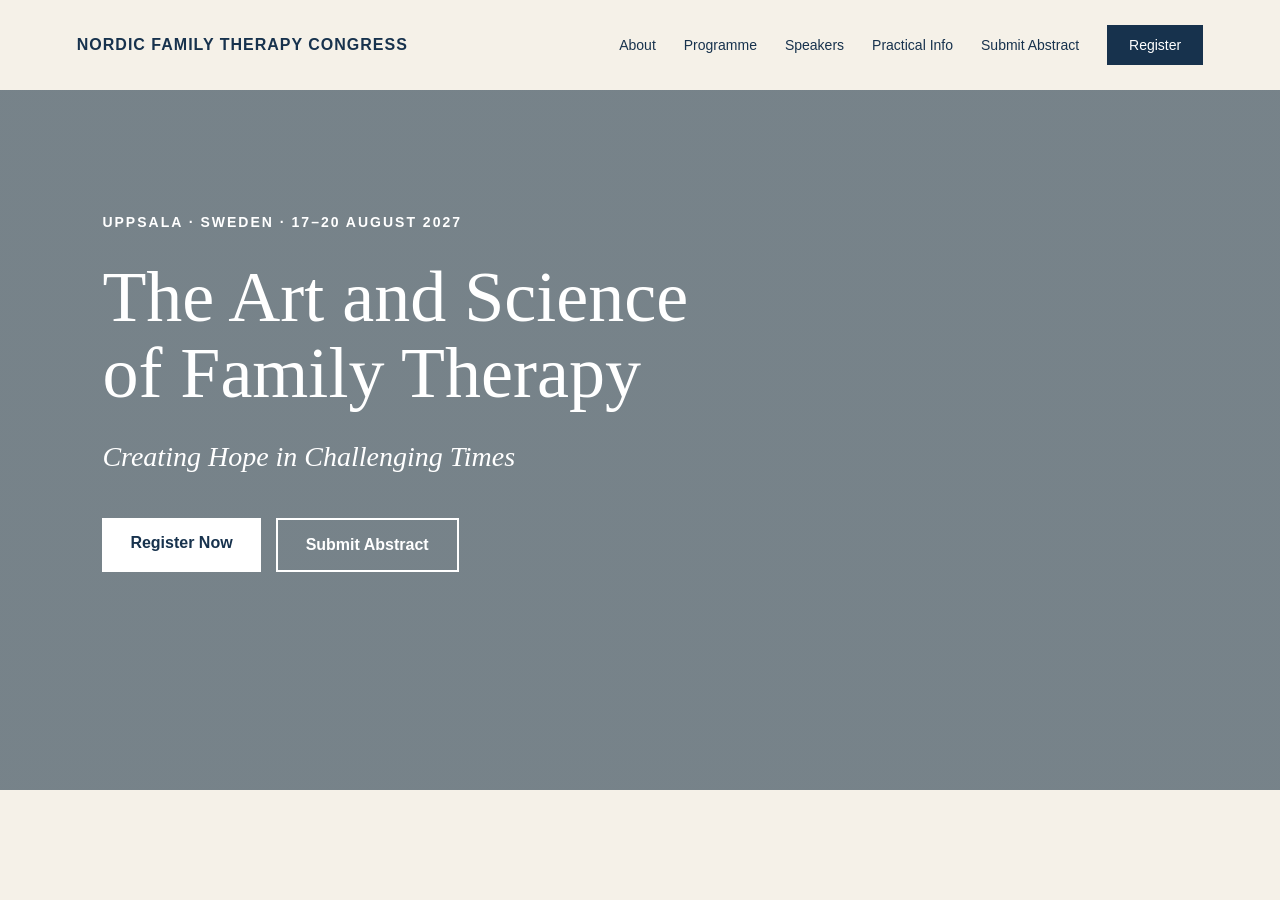
==== index.html @ f2be6b8f "First version of Nordic 2027 website" ====
<!DOCTYPE html>
<html lang="en">
<head>
    <meta charset="UTF-8">
    <meta name="viewport" content="width=device-width, initial-scale=1.0">

    <title>Nordic Family Therapy Congress 2027</title>
    <link rel="stylesheet" href="css/style.css">
</head>

<body>

    <header>
        <div class="logo">
            NORDIC FAMILY THERAPY CONGRESS
        </div>

        <nav>
            <a href="#">About</a>
            <a href="#">Programme</a>
            <a href="#">Speakers</a>
            <a href="#">Practical Info</a>
            <a href="#">Submit Abstract</a>
            <a class="register-button" href="#">Register</a>
        </nav>
    </header>


    <main>

        <section class="hero">

            <p class="date">
                UPPSALA · SWEDEN · 17–20 AUGUST 2027
            </p>

            <h1>
                The Art and Science<br>
                of Family Therapy
            </h1>

            <h2>
                Creating Hope in Challenging Times
            </h2>

            <div class="buttons">
                <a class="primary-button" href="#">Register Now</a>
                <a class="secondary-button" href="#">Submit Abstract</a>
            </div>

        </section>

    </main>

</body>
</html>
---- css/style.css ----
* {
    box-sizing: border-box;
}

body {
    margin: 0;
    background-color: #f5f1e8;
    color: #17324d;
    font-family: Arial, sans-serif;
}


/* HEADER */

header {
    height: 90px;
    padding: 0 6%;
    display: flex;
    align-items: center;
    justify-content: space-between;
    background-color: #f5f1e8;
}

.logo {
    font-weight: bold;
    letter-spacing: 1px;
}

nav {
    display: flex;
    align-items: center;
    gap: 28px;
}

nav a {
    color: #17324d;
    text-decoration: none;
    font-size: 14px;
}

.register-button {
    background-color: #17324d;
    color: white;
    padding: 12px 22px;
}


/* HERO */

.hero {
    min-height: 700px;
    padding: 110px 8%;

    background:
        linear-gradient(
            rgba(15, 40, 60, 0.55),
            rgba(15, 40, 60, 0.55)
        ),
        url("../images/uppsala-universitet.jpg");

    background-size: cover;
    background-position: center;

    color: white;
}

.date {
    font-size: 14px;
    letter-spacing: 2px;
    font-weight: bold;
}

.hero h1 {
    font-family: Georgia, serif;
    font-size: 72px;
    line-height: 1.05;
    font-weight: normal;
    max-width: 850px;
    margin: 30px 0;
}

.hero h2 {
    font-family: Georgia, serif;
    font-size: 28px;
    font-weight: normal;
    font-style: italic;
}

.buttons {
    display: flex;
    gap: 15px;
    margin-top: 45px;
}

.buttons a {
    padding: 16px 28px;
    text-decoration: none;
    font-weight: bold;
}

.primary-button {
    background-color: white;
    color: #17324d;
}

.secondary-button {
    border: 2px solid white;
    color: white;
}
/* MOBILE */

@media (max-width: 800px) {

    header {
        height: auto;
        padding: 20px;
    }

    nav {
        display: none;
    }

    .hero {
        min-height: 650px;
        padding: 80px 25px;
    }

    .hero h1 {
        font-size: 46px;
    }

    .hero h2 {
        font-size: 23px;
    }

    .buttons {
        flex-direction: column;
        align-items: flex-start;
    }

}
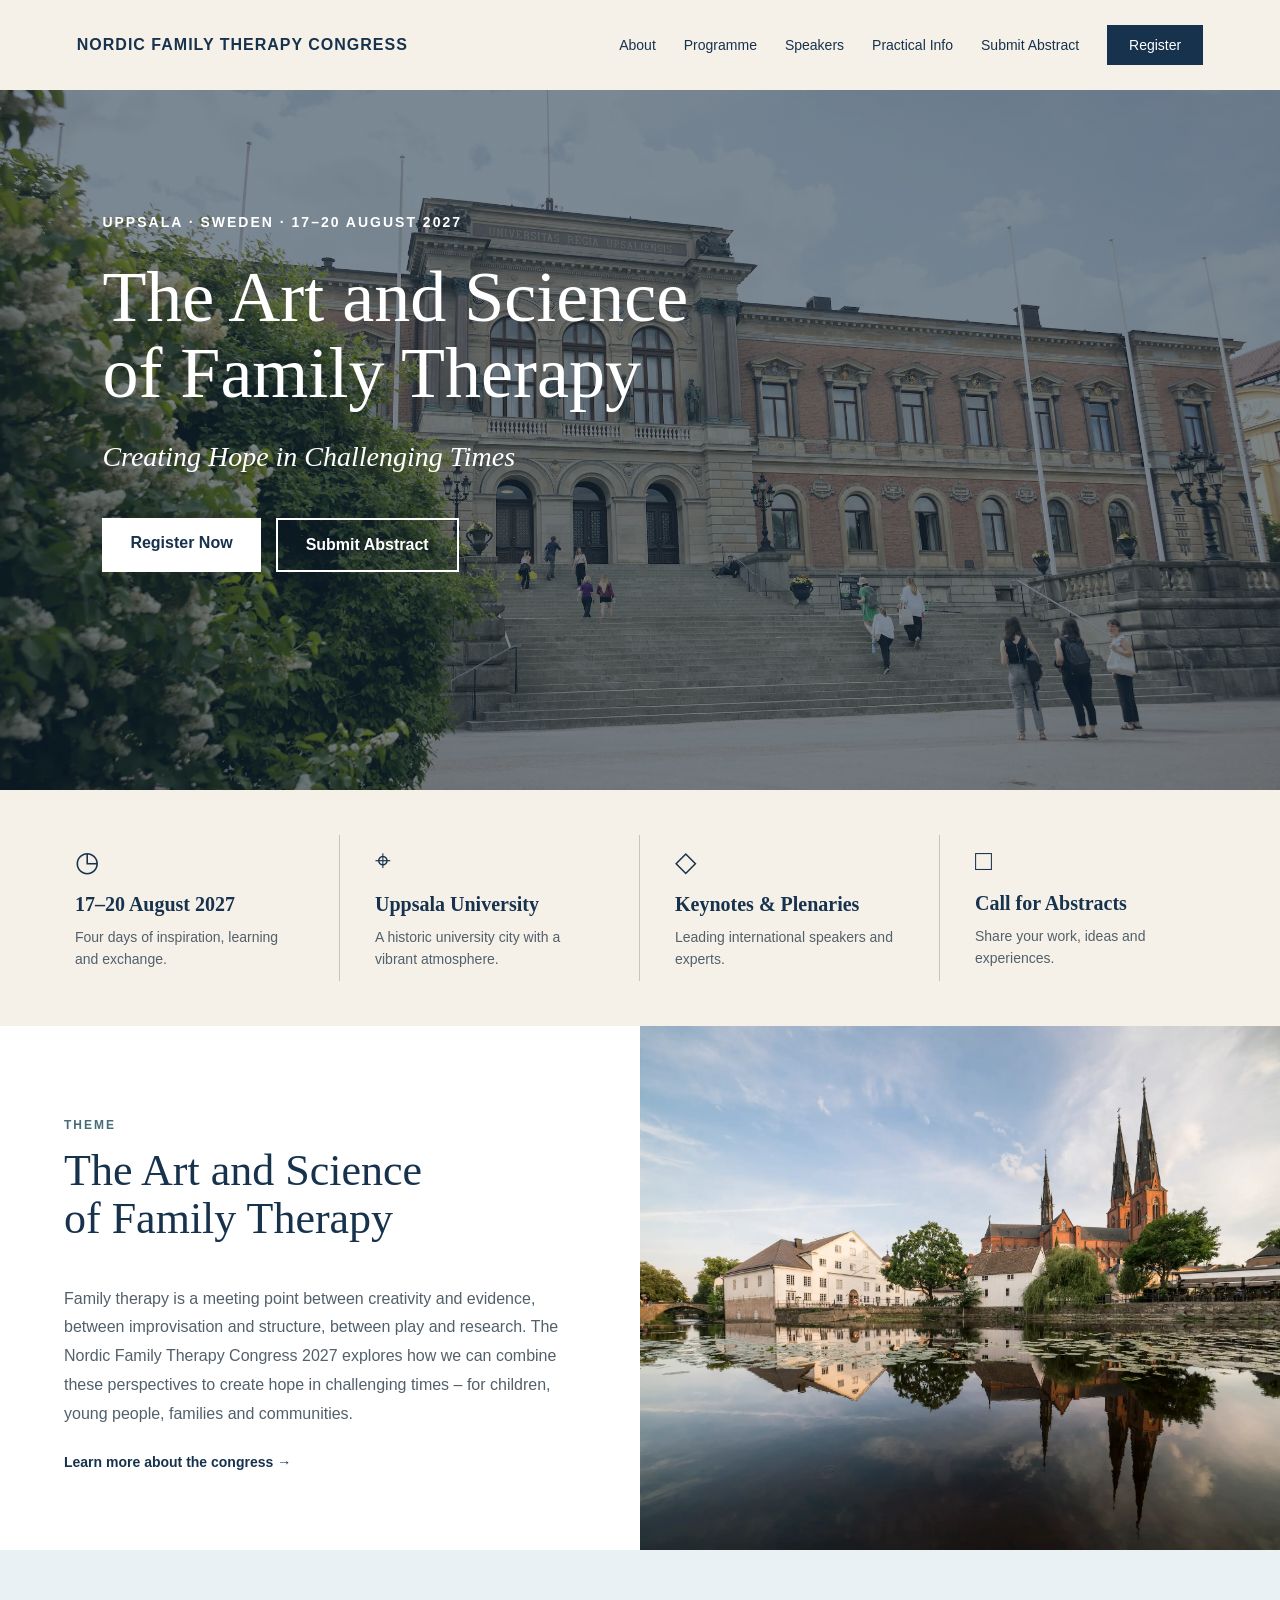
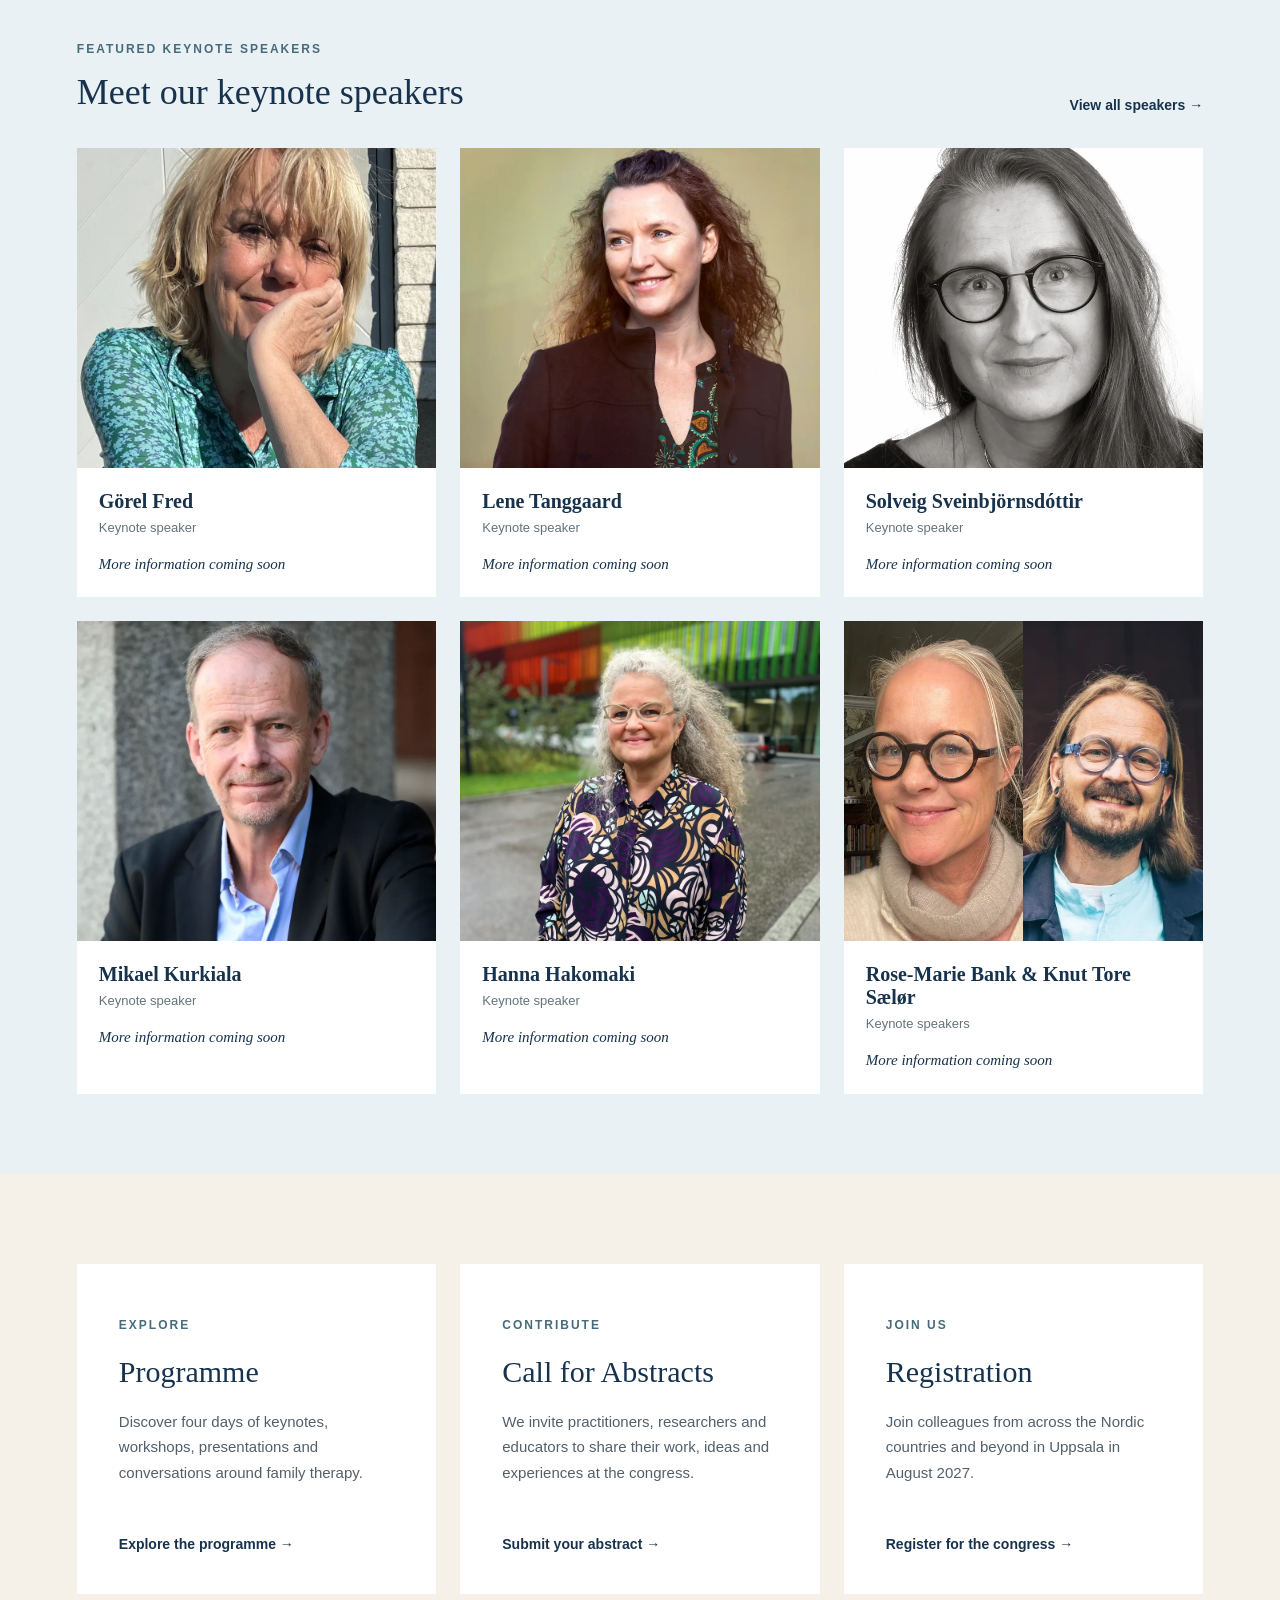
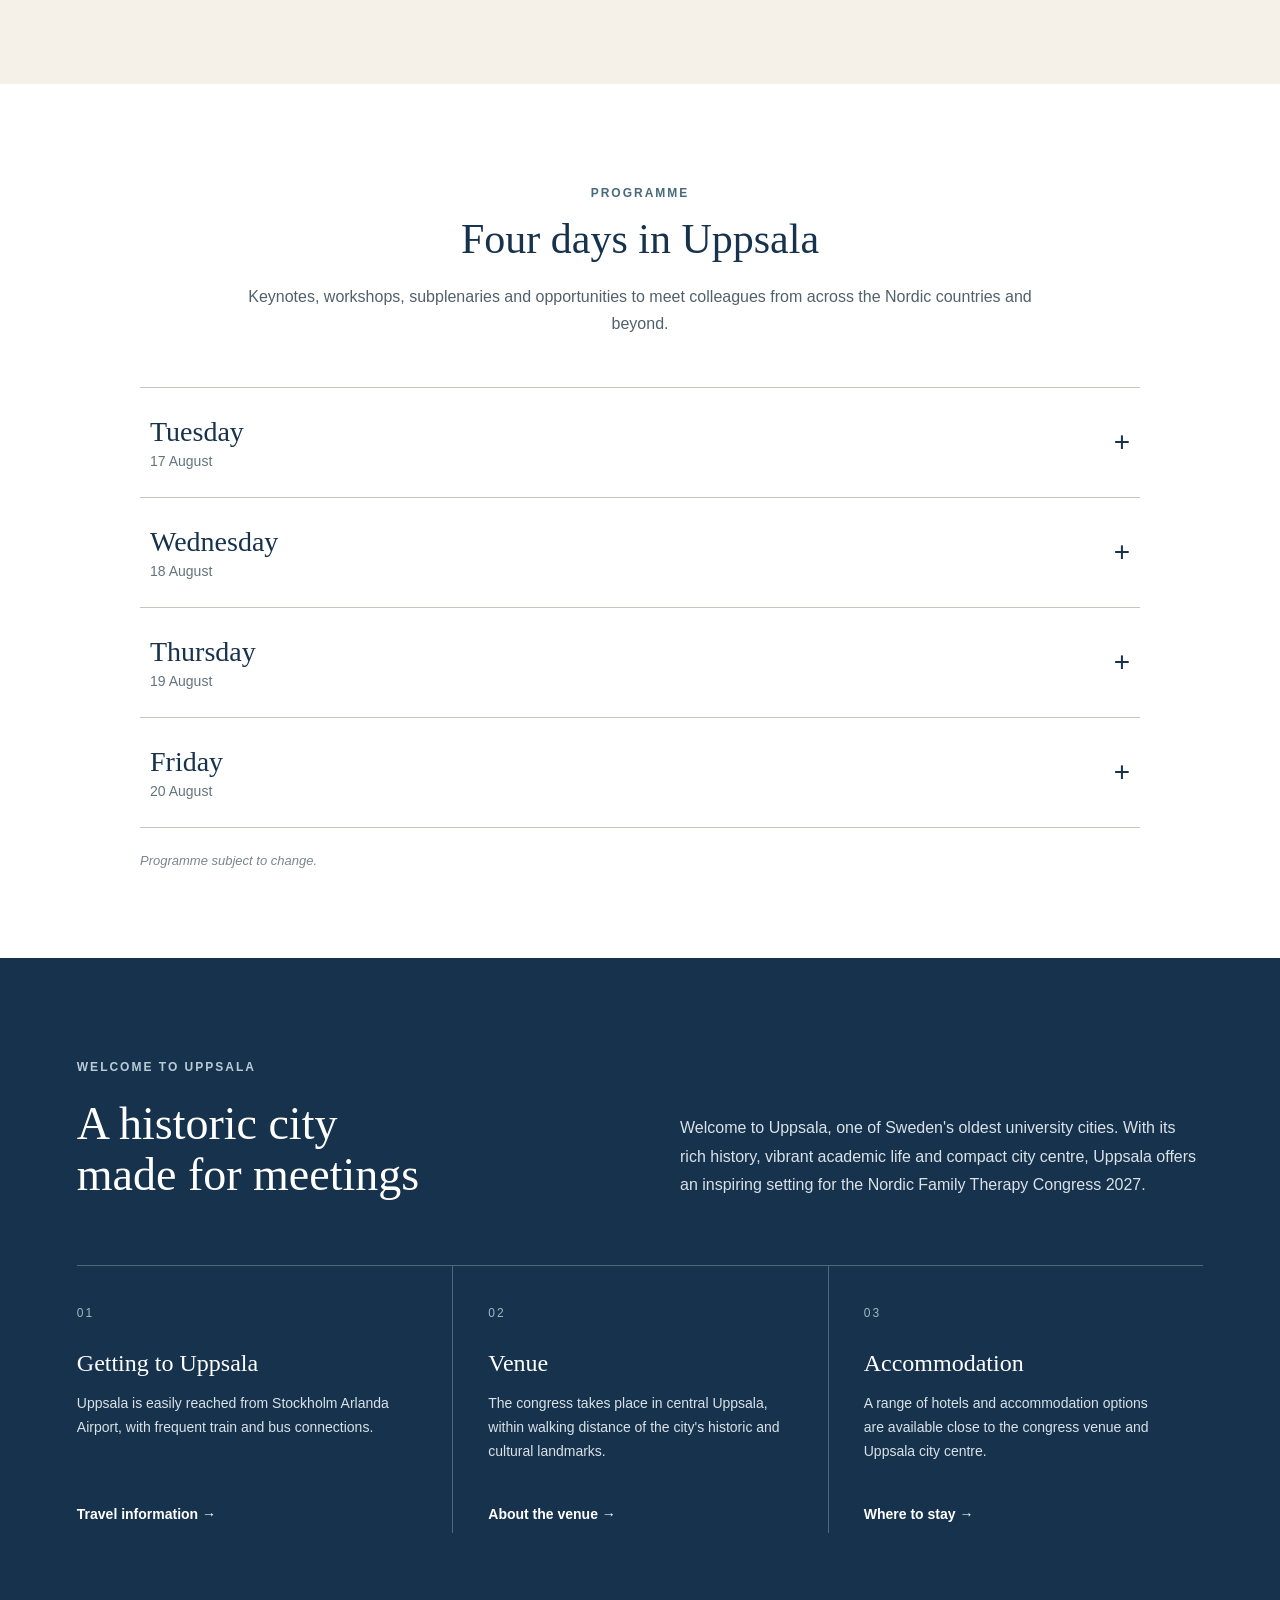
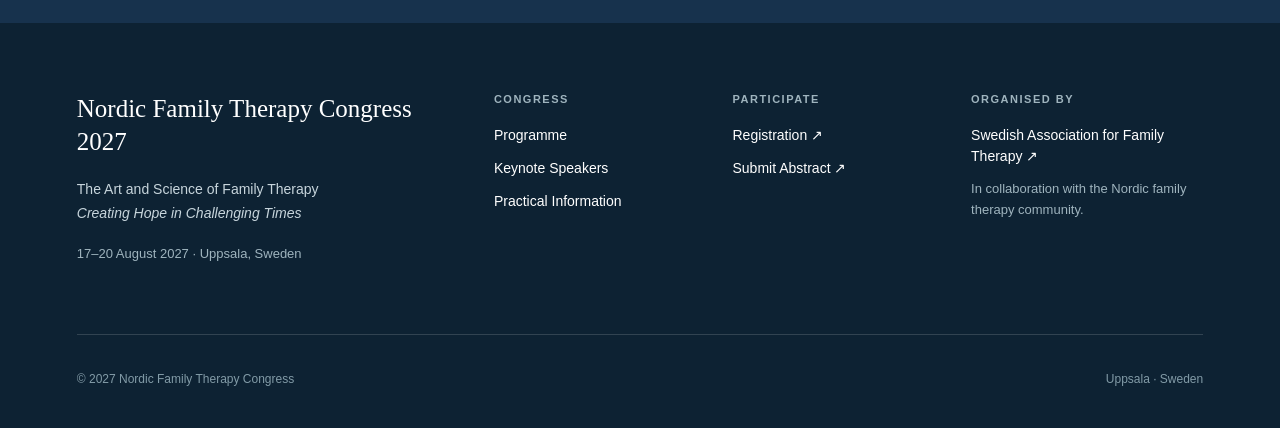
==== commit a0c2320f: "Build congress homepage and add speaker images" ====
--- a/index.html
+++ b/index.html
@@ -11,19 +11,46 @@
 <body>
 
     <header>
-        <div class="logo">
-            NORDIC FAMILY THERAPY CONGRESS
-        </div>
-
-        <nav>
-            <a href="#">About</a>
-            <a href="#">Programme</a>
-            <a href="#">Speakers</a>
-            <a href="#">Practical Info</a>
-            <a href="#">Submit Abstract</a>
-            <a class="register-button" href="#">Register</a>
-        </nav>
-    </header>
+
+    <div class="logo">
+        NORDIC FAMILY THERAPY CONGRESS
+    </div>
+
+    <button
+        class="menu-toggle"
+        aria-label="Open menu"
+        aria-expanded="false"
+    >
+        <span></span>
+        <span></span>
+        <span></span>
+    </button>
+
+    <nav id="main-nav">
+        <a href="#about">About</a>
+        <a href="#programme">Programme</a>
+        <a href="#speakers">Speakers</a>
+        <a href="#practical-info">Practical Info</a>
+
+        <a
+            href="https://axacoair.se/go?FrjeRPb4"
+            target="_blank"
+            rel="noopener noreferrer"
+        >
+            Submit Abstract
+        </a>
+
+        <a
+            class="register-button"
+            href="https://axacoair.se/go?Ll78cadP"
+            target="_blank"
+            rel="noopener noreferrer"
+        >
+            Register
+        </a>
+    </nav>
+
+</header>
 
 
     <main>
@@ -44,13 +71,754 @@
             </h2>
 
             <div class="buttons">
-                <a class="primary-button" href="#">Register Now</a>
-                <a class="secondary-button" href="#">Submit Abstract</a>
+                <a
+    class="primary-button"
+    href="https://axacoair.se/go?Ll78cadP"
+    target="_blank"
+    rel="noopener noreferrer"
+>
+    Register Now
+</a>
+                <a
+    class="secondary-button"
+    href="https://axacoair.se/go?FrjeRPb4"
+    target="_blank"
+    rel="noopener noreferrer"
+>
+    Submit Abstract
+</a>
             </div>
 
         </section>
-
+<section class="quick-info">
+
+    <div class="info-box">
+        <div class="info-icon">◷</div>
+        <h3>17–20 August 2027</h3>
+        <p>Four days of inspiration, learning and exchange.</p>
+    </div>
+
+    <div class="info-box">
+        <div class="info-icon">⌖</div>
+        <h3>Uppsala University</h3>
+        <p>A historic university city with a vibrant atmosphere.</p>
+    </div>
+
+    <div class="info-box">
+        <div class="info-icon">◇</div>
+        <h3>Keynotes & Plenaries</h3>
+        <p>Leading international speakers and experts.</p>
+    </div>
+
+    <div class="info-box">
+        <div class="info-icon">□</div>
+        <h3>Call for Abstracts</h3>
+        <p>Share your work, ideas and experiences.</p>
+    </div>
+
+</section>
+<section class="theme-section" id="about">
+
+    <div class="theme-text">
+
+        <p class="section-label">THEME</p>
+
+        <h2>
+            The Art and Science<br>
+            of Family Therapy
+        </h2>
+
+        <p>
+            Family therapy is a meeting point between creativity and evidence,
+            between improvisation and structure, between play and research.
+            The Nordic Family Therapy Congress 2027 explores how we can combine
+            these perspectives to create hope in challenging times – for
+            children, young people, families and communities.
+        </p>
+
+        <a href="#" class="text-link">
+            Learn more about the congress →
+        </a>
+
+    </div>
+
+    <div class="theme-image">
+        <img src="images/uppsala.webp" alt="Uppsala">
+    </div>
+
+</section>
+<section class="speakers-section" id="speakers">
+
+    <div class="section-heading">
+        <div>
+            <p class="section-label">FEATURED KEYNOTE SPEAKERS</p>
+            <h2>Meet our keynote speakers</h2>
+        </div>
+
+        <a href="#" class="text-link">View all speakers →</a>
+    </div>
+
+    <div class="speakers-grid">
+
+        <article class="speaker-card">
+
+    <img
+        class="speaker-photo"
+        src="images/speakers/gorel_fred.webp"
+        alt="Gorel Fred"
+    >
+
+    <div class="speaker-info">
+        <h3>Görel Fred</h3>
+        <p class="speaker-meta">Keynote speaker</p>
+        <p class="speaker-title">
+            More information coming soon
+        </p>
+    </div>
+
+</article>
+
+        <article class="speaker-card">
+
+    <img
+        class="speaker-photo"
+        src="images/speakers/lene_tanggaard.webp"
+        alt="Lene Tanggaard"
+    >
+
+    <div class="speaker-info">
+        <h3>Lene Tanggaard</h3>
+        <p class="speaker-meta">Keynote speaker</p>
+        <p class="speaker-title">
+            More information coming soon
+        </p>
+    </div>
+
+</article>
+
+        <article class="speaker-card">
+
+    <img
+        class="speaker-photo"
+        src="images/speakers/solveig_sveinbjornsdottir.webp"
+        alt="Solveig Sveinbjörnsdóttir"
+    >
+
+    <div class="speaker-info">
+        <h3>Solveig Sveinbjörnsdóttir</h3>
+        <p class="speaker-meta">Keynote speaker</p>
+        <p class="speaker-title">
+            More information coming soon
+        </p>
+    </div>
+
+</article>
+
+       <article class="speaker-card">
+
+    <img
+    class="speaker-photo mikael-photo"
+    src="images/speakers/mikael_kurkiala.webp"
+    alt="Mikael Kurkiala"
+>
+
+    <div class="speaker-info">
+        <h3>Mikael Kurkiala</h3>
+        <p class="speaker-meta">Keynote speaker</p>
+        <p class="speaker-title">
+            More information coming soon
+        </p>
+    </div>
+
+</article>
+
+        <article class="speaker-card">
+
+    <img
+        class="speaker-photo"
+        src="images/speakers/hanna_hakomaki.webp"
+        alt="Hanna Hakomaki"
+    >
+
+    <div class="speaker-info">
+        <h3>Hanna Hakomaki</h3>
+        <p class="speaker-meta">Keynote speaker</p>
+        <p class="speaker-title">
+            More information coming soon
+        </p>
+    </div>
+
+</article>
+
+<article class="speaker-card">
+
+    <div class="dual-speaker-photo">
+
+        <img
+            src="images/speakers/rose-marie_bank.webp"
+            alt="Rose-Marie Bank"
+        >
+
+        <img
+            src="images/speakers/knut_tore_salor.webp"
+            alt="Knut Tore Sælør"
+        >
+
+    </div>
+
+    <div class="speaker-info">
+        <h3>Rose-Marie Bank & Knut Tore Sælør</h3>
+
+        <p class="speaker-meta">
+            Keynote speakers
+        </p>
+
+        <p class="speaker-title">
+            More information coming soon
+        </p>
+    </div>
+
+</article>
+
+    </div>
+
+</section>
+<section class="action-section">
+
+    <div class="action-grid">
+
+        <article class="action-card">
+            <p class="section-label">EXPLORE</p>
+            <h2>Programme</h2>
+            <p>
+                Discover four days of keynotes, workshops, presentations
+                and conversations around family therapy.
+            </p>
+
+            <a href="#programme" class="action-link">
+                Explore the programme →
+            </a>
+        </article>
+
+        <article class="action-card">
+            <p class="section-label">CONTRIBUTE</p>
+            <h2>Call for Abstracts</h2>
+            <p>
+                We invite practitioners, researchers and educators to share
+                their work, ideas and experiences at the congress.
+            </p>
+
+            <a
+                href="https://axacoair.se/go?FrjeRPb4"
+                class="action-link"
+                target="_blank"
+                rel="noopener noreferrer"
+            >
+                Submit your abstract →
+            </a>
+        </article>
+
+        <article class="action-card">
+            <p class="section-label">JOIN US</p>
+            <h2>Registration</h2>
+            <p>
+                Join colleagues from across the Nordic countries and beyond
+                in Uppsala in August 2027.
+            </p>
+
+            <a
+                href="https://axacoair.se/go?Ll78cadP"
+                class="action-link"
+                target="_blank"
+                rel="noopener noreferrer"
+            >
+                Register for the congress →
+            </a>
+        </article>
+
+    </div>
+
+</section>
+
+<section class="programme-section" id="programme">
+
+    <div class="programme-heading">
+        <p class="section-label">PROGRAMME</p>
+        <h2>Four days in Uppsala</h2>
+        <p>
+            Keynotes, workshops, subplenaries and opportunities to meet
+            colleagues from across the Nordic countries and beyond.
+        </p>
+    </div>
+
+    <div class="programme-days">
+
+        <!-- TUESDAY -->
+        <details class="programme-day">
+            <summary>
+                <div>
+                    <span class="day-name">Tuesday</span>
+                    <span class="day-date">17 August</span>
+                </div>
+                <span class="day-symbol">+</span>
+            </summary>
+
+            <div class="programme-content">
+
+                <div class="programme-item">
+                    <time>15.00–20.00</time>
+                    <span>Pre-registration</span>
+                </div>
+
+                <div class="programme-item">
+                    <time>17.00</time>
+                    <span>Optional tour of the city</span>
+                </div>
+
+                <div class="programme-item">
+                    <time>19.00</time>
+                    <span>Meet and greet at Norrlands Nation</span>
+                </div>
+
+            </div>
+        </details>
+
+
+        <!-- WEDNESDAY -->
+        <details class="programme-day">
+            <summary>
+                <div>
+                    <span class="day-name">Wednesday</span>
+                    <span class="day-date">18 August</span>
+                </div>
+                <span class="day-symbol">+</span>
+            </summary>
+
+            <div class="programme-content">
+
+                <div class="programme-item">
+                    <time>07.30</time>
+                    <span>Morning activity</span>
+                </div>
+
+                <div class="programme-item">
+                    <time>08.00–17.30</time>
+                    <span>Registration and reception</span>
+                </div>
+
+                <div class="programme-item">
+                    <time>09.00</time>
+                    <span>Opening Ceremony</span>
+                </div>
+
+                <div class="programme-item keynote-item">
+                    <time>09.30</time>
+                    <span><strong>Keynote — Görel Fred</strong> · Sweden</span>
+                </div>
+
+                <div class="programme-item">
+                    <time>10.30</time>
+                    <span>Coffee break</span>
+                </div>
+
+                <div class="programme-item keynote-item">
+                    <time>11.00</time>
+                    <span><strong>Keynote — Lene Tanggaard</strong> · Denmark</span>
+                </div>
+
+                <div class="programme-item">
+                    <time>12.00</time>
+                    <span>Practical information / Cultural moment</span>
+                </div>
+
+                <div class="programme-item">
+                    <time>12.15</time>
+                    <span>Lunch</span>
+                </div>
+
+                <div class="programme-item">
+                    <time>13.30</time>
+                    <span>Subplenaries</span>
+                </div>
+
+                <div class="programme-item">
+                    <time>14.30</time>
+                    <span>Coffee break</span>
+                </div>
+
+                <div class="programme-item">
+                    <time>15.00</time>
+                    <span>Workshops / W1</span>
+                </div>
+
+                <div class="programme-item">
+                    <time>15.45</time>
+                    <span>Break</span>
+                </div>
+
+                <div class="programme-item">
+                    <time>16.15</time>
+                    <span>Workshops / W2</span>
+                </div>
+
+                <div class="programme-item">
+                    <time>17.00</time>
+                    <span>End of day</span>
+                </div>
+
+                <div class="programme-item">
+                    <time>19.00</time>
+                    <span>
+                        Evening activities — guided tour in Uppsala Cathedral
+                        and other activities
+                    </span>
+                </div>
+
+            </div>
+        </details>
+
+
+        <!-- THURSDAY -->
+        <details class="programme-day">
+            <summary>
+                <div>
+                    <span class="day-name">Thursday</span>
+                    <span class="day-date">19 August</span>
+                </div>
+                <span class="day-symbol">+</span>
+            </summary>
+
+            <div class="programme-content">
+
+                <div class="programme-item">
+                    <time>07.30</time>
+                    <span>Morning activity</span>
+                </div>
+
+                <div class="programme-item">
+                    <time>08.00–18.30</time>
+                    <span>Registration</span>
+                </div>
+
+                <div class="programme-item">
+                    <time>08.30</time>
+                    <span>Cultural activity</span>
+                </div>
+
+                <div class="programme-item keynote-item">
+                    <time>08.45</time>
+                    <span><strong>Keynote — Solveig Sveinbjörnsdóttir</strong> · Iceland</span>
+                </div>
+
+                <div class="programme-item">
+                    <time>09.45</time>
+                    <span>Coffee break</span>
+                </div>
+
+                <div class="programme-item keynote-item">
+                    <time>10.15</time>
+                    <span><strong>Keynote — Mikael Kurkiala</strong> · Sweden</span>
+                </div>
+
+                <div class="programme-item">
+                    <time>11.15</time>
+                    <span>Break</span>
+                </div>
+
+                <div class="programme-item">
+                    <time>11.30</time>
+                    <span>Workshops</span>
+                </div>
+
+                <div class="programme-item">
+                    <time>12.15</time>
+                    <span>Lunch</span>
+                </div>
+
+                <div class="programme-item">
+                    <time>13.30</time>
+                    <span>Subplenaries</span>
+                </div>
+
+                <div class="programme-item">
+                    <time>14.30</time>
+                    <span>Fika</span>
+                </div>
+
+                <div class="programme-item">
+                    <time>15.00</time>
+                    <span>Workshops / W4</span>
+                </div>
+
+                <div class="programme-item">
+                    <time>15.45</time>
+                    <span>Break</span>
+                </div>
+
+                <div class="programme-item">
+                    <time>16.15</time>
+                    <span>Workshops / W5</span>
+                </div>
+
+                <div class="programme-item">
+                    <time>17.00</time>
+                    <span>End of day</span>
+                </div>
+
+                <div class="programme-item">
+                    <time>18.00–18.30</time>
+                    <span>Welcome to Uppsala Castle for mingle</span>
+                </div>
+
+                <div class="programme-item">
+                    <time>18.30</time>
+                    <span>Doors open for the Castle Ball</span>
+                </div>
+
+                <div class="programme-item">
+                    <time>19.00</time>
+                    <span>Dinner begins</span>
+                </div>
+
+            </div>
+        </details>
+
+
+        <!-- FRIDAY -->
+        <details class="programme-day">
+            <summary>
+                <div>
+                    <span class="day-name">Friday</span>
+                    <span class="day-date">20 August</span>
+                </div>
+                <span class="day-symbol">+</span>
+            </summary>
+
+            <div class="programme-content">
+
+                <div class="programme-item">
+                    <time>07.30</time>
+                    <span>Morning activity</span>
+                </div>
+
+                <div class="programme-item">
+                    <time>08.00–13.00</time>
+                    <span>Reception open</span>
+                </div>
+
+                <div class="programme-item">
+                    <time>08.30</time>
+                    <span>Cultural opening</span>
+                </div>
+
+                <div class="programme-item keynote-item">
+                    <time>08.45</time>
+                    <span><strong>Keynote — Hanna Hakomäki</strong> · Finland</span>
+                </div>
+
+                <div class="programme-item">
+                    <time>09.45</time>
+                    <span>Coffee break</span>
+                </div>
+
+                <div class="programme-item">
+                    <time>10.15</time>
+                    <span>Workshops / W6</span>
+                </div>
+
+                <div class="programme-item">
+                    <time>11.00</time>
+                    <span>Break</span>
+                </div>
+
+                <div class="programme-item">
+                    <time>11.30</time>
+                    <span>Workshops / W7</span>
+                </div>
+
+                <div class="programme-item">
+                    <time>12.15</time>
+                    <span>Lunch</span>
+                </div>
+
+                <div class="programme-item keynote-item">
+                    <time>13.30</time>
+                    <span>
+                        <strong>Keynote — Knut Tore Sælør &amp; Rose-Marie Bank</strong>
+                        · Norway
+                    </span>
+                </div>
+
+                <div class="programme-item">
+                    <time>14.30</time>
+                    <span>Closing Ceremony</span>
+                </div>
+
+                <div class="programme-item">
+                    <time>15.15</time>
+                    <span>End of Congress</span>
+                </div>
+
+            </div>
+        </details>
+
+    </div>
+
+    <p class="programme-note">
+        Programme subject to change.
+    </p>
+
+</section>
+<section class="uppsala-section" id="practical-info">
+
+    <div class="uppsala-intro">
+
+        <p class="section-label light-label">WELCOME TO UPPSALA</p>
+
+        <h2>
+            A historic city<br>
+            made for meetings
+        </h2>
+
+        <p>
+            Welcome to Uppsala, one of Sweden's oldest university cities.
+            With its rich history, vibrant academic life and compact city
+            centre, Uppsala offers an inspiring setting for the Nordic
+            Family Therapy Congress 2027.
+        </p>
+
+    </div>
+
+    <div class="practical-grid">
+
+        <article class="practical-item">
+            <span class="practical-number">01</span>
+            <h3>Getting to Uppsala</h3>
+            <p>
+                Uppsala is easily reached from Stockholm Arlanda Airport,
+                with frequent train and bus connections.
+            </p>
+            <a href="#" class="light-link">
+                Travel information →
+            </a>
+        </article>
+
+        <article class="practical-item">
+            <span class="practical-number">02</span>
+            <h3>Venue</h3>
+            <p>
+                The congress takes place in central Uppsala, within walking
+                distance of the city's historic and cultural landmarks.
+            </p>
+            <a href="#" class="light-link">
+                About the venue →
+            </a>
+        </article>
+
+        <article class="practical-item">
+            <span class="practical-number">03</span>
+            <h3>Accommodation</h3>
+            <p>
+                A range of hotels and accommodation options are available
+                close to the congress venue and Uppsala city centre.
+            </p>
+            <a href="#" class="light-link">
+                Where to stay →
+            </a>
+        </article>
+
+    </div>
+
+</section>
     </main>
+<footer class="site-footer">
+
+    <div class="footer-main">
+
+        <div class="footer-brand">
+            <p class="footer-title">
+                Nordic Family Therapy Congress 2027
+            </p>
+
+            <p class="footer-theme">
+                The Art and Science of Family Therapy<br>
+                <em>Creating Hope in Challenging Times</em>
+            </p>
+
+            <p class="footer-date">
+                17–20 August 2027 · Uppsala, Sweden
+            </p>
+        </div>
+
+        <div class="footer-links">
+            <h3>Congress</h3>
+
+            <a href="#programme">Programme</a>
+            <a href="#speakers">Keynote Speakers</a>
+            <a href="#practical-info">Practical Information</a>
+        </div>
+
+        <div class="footer-links">
+            <h3>Participate</h3>
+
+            <a
+                href="https://axacoair.se/go?Ll78cadP"
+                target="_blank"
+                rel="noopener noreferrer"
+            >
+                Registration ↗
+            </a>
+
+            <a
+                href="https://axacoair.se/go?FrjeRPb4"
+                target="_blank"
+                rel="noopener noreferrer"
+            >
+                Submit Abstract ↗
+            </a>
+        </div>
+
+        <div class="footer-links">
+            <h3>Organised by</h3>
+
+            <a href="https://sfft.se/" target="_blank" rel="noopener noreferrer">
+                Swedish Association for Family Therapy ↗
+            </a>
+
+            <p>
+                In collaboration with the Nordic family therapy community.
+            </p>
+        </div>
+
+    </div>
+
+    <div class="footer-bottom">
+        <p>© 2027 Nordic Family Therapy Congress</p>
+
+        <p>Uppsala · Sweden</p>
+    </div>
+
+</footer>
+
+<script>
+    const menuToggle = document.querySelector('.menu-toggle');
+    const navigation = document.querySelector('#main-nav');
+
+    menuToggle.addEventListener('click', function () {
+        navigation.classList.toggle('open');
+
+        const isOpen = navigation.classList.contains('open');
+
+        menuToggle.setAttribute('aria-expanded', isOpen);
+    });
+
+    navigation.querySelectorAll('a').forEach(function (link) {
+        link.addEventListener('click', function () {
+            navigation.classList.remove('open');
+            menuToggle.setAttribute('aria-expanded', 'false');
+        });
+    });
+</script>
 
 </body>
 </html>
--- a/css/style.css
+++ b/css/style.css
@@ -1,5 +1,9 @@
 * {
     box-sizing: border-box;
+}
+
+html {
+    scroll-behavior: smooth;
 }
 
 body {
@@ -56,7 +60,7 @@
             rgba(15, 40, 60, 0.55),
             rgba(15, 40, 60, 0.55)
         ),
-        url("../images/uppsala-universitet.jpg");
+        url("../images/uppsala-universitet.webp");
 
     background-size: cover;
     background-position: center;
@@ -107,6 +111,579 @@
     border: 2px solid white;
     color: white;
 }
+/* QUICK INFO */
+
+.quick-info {
+    display: grid;
+    grid-template-columns: repeat(4, 1fr);
+    max-width: 1300px;
+    margin: 0 auto;
+    padding: 45px 40px;
+    background-color: #f5f1e8;
+}
+
+.info-box {
+    padding: 10px 35px;
+    border-right: 1px solid #c9c5bc;
+}
+
+.info-box:last-child {
+    border-right: none;
+}
+
+.info-icon {
+    font-size: 28px;
+    margin-bottom: 15px;
+}
+
+.info-box h3 {
+    font-family: Georgia, serif;
+    font-size: 20px;
+    margin: 0 0 10px 0;
+}
+
+.info-box p {
+    font-size: 14px;
+    line-height: 1.6;
+    margin: 0;
+    color: #52606b;
+}
+/* THEME SECTION */
+
+.theme-section {
+    display: grid;
+    grid-template-columns: 1fr 1fr;
+    min-height: 520px;
+    background-color: #ffffff;
+}
+
+.theme-text {
+    padding: 80px 10%;
+    display: flex;
+    flex-direction: column;
+    justify-content: center;
+}
+
+.section-label {
+    font-size: 12px;
+    font-weight: bold;
+    letter-spacing: 2px;
+    color: #476b7a;
+    margin-bottom: 15px;
+}
+
+.theme-text h2 {
+    font-family: Georgia, serif;
+    font-size: 44px;
+    line-height: 1.1;
+    font-weight: normal;
+    margin: 0 0 25px 0;
+}
+
+.theme-text > p:not(.section-label) {
+    max-width: 560px;
+    font-size: 16px;
+    line-height: 1.8;
+    color: #52606b;
+    margin-bottom: 25px;
+}
+
+.text-link {
+    color: #17324d;
+    font-weight: bold;
+    text-decoration: none;
+    font-size: 14px;
+}
+
+.text-link:hover {
+    text-decoration: underline;
+}
+
+.theme-image {
+    min-height: 520px;
+}
+
+.theme-image img {
+    width: 100%;
+    height: 100%;
+    object-fit: cover;
+    display: block;
+}
+/* SPEAKERS */
+
+.speakers-section {
+    padding: 80px 6%;
+    background-color: #eaf1f4;
+}
+
+.section-heading {
+    max-width: 1300px;
+    margin: 0 auto 35px auto;
+    display: flex;
+    justify-content: space-between;
+    align-items: flex-end;
+}
+
+.section-heading h2 {
+    font-family: Georgia, serif;
+    font-size: 36px;
+    font-weight: normal;
+    margin: 8px 0 0 0;
+}
+
+.speakers-grid {
+    max-width: 1300px;
+    margin: 0 auto;
+
+    display: grid;
+    grid-template-columns: repeat(3, 1fr);
+    gap: 24px;
+}
+
+.speaker-card {
+    background-color: white;
+    overflow: hidden;
+}
+
+.speaker-placeholder {
+    height: 270px;
+    background-color: #d2dde2;
+
+    display: flex;
+    align-items: center;
+    justify-content: center;
+
+    color: #6d7d85;
+    font-size: 14px;
+}
+.speaker-photo {
+    width: 100%;
+    height: 320px;
+    object-fit: cover;
+    object-position: center 25%;
+    display: block;
+}
+.mikael-photo {
+    object-position: center 20%;
+}
+
+.speaker-info {
+    padding: 22px;
+}
+
+.speaker-info h3 {
+    font-family: Georgia, serif;
+    font-size: 20px;
+    margin: 0 0 7px 0;
+}
+
+.speaker-meta {
+    font-size: 13px;
+    color: #64747c;
+    margin: 0 0 18px 0;
+}
+
+.speaker-title {
+    font-family: Georgia, serif;
+    font-size: 15px;
+    line-height: 1.5;
+    font-style: italic;
+    margin: 0;
+}
+.dual-speaker-photo {
+    display: grid;
+    grid-template-columns: 1fr 1fr;
+    height: 320px;
+    overflow: hidden;
+}
+
+.dual-speaker-photo img {
+    width: 100%;
+    height: 100%;
+    object-fit: cover;
+    object-position: center;
+}
+/* ACTION CARDS */
+
+.action-section {
+    padding: 90px 6%;
+    background-color: #f5f1e8;
+}
+
+.action-grid {
+    max-width: 1300px;
+    margin: 0 auto;
+
+    display: grid;
+    grid-template-columns: repeat(3, 1fr);
+    gap: 24px;
+}
+
+.action-card {
+    min-height: 330px;
+    padding: 42px;
+
+    background-color: white;
+
+    display: flex;
+    flex-direction: column;
+}
+
+.action-card h2 {
+    font-family: Georgia, serif;
+    font-size: 30px;
+    font-weight: normal;
+
+    margin: 8px 0 20px 0;
+}
+
+.action-card > p:not(.section-label) {
+    color: #52606b;
+    font-size: 15px;
+    line-height: 1.7;
+
+    margin: 0 0 30px 0;
+}
+
+.action-link {
+    margin-top: auto;
+
+    color: #17324d;
+    font-size: 14px;
+    font-weight: bold;
+    text-decoration: none;
+}
+
+.action-link:hover {
+    text-decoration: underline;
+}
+/* PROGRAMME */
+
+.programme-section {
+    padding: 90px 6%;
+    background-color: #ffffff;
+}
+
+.programme-heading {
+    max-width: 800px;
+    margin: 0 auto 50px auto;
+    text-align: center;
+}
+
+.programme-heading h2 {
+    font-family: Georgia, serif;
+    font-size: 42px;
+    font-weight: normal;
+    margin: 8px 0 20px 0;
+}
+
+.programme-heading > p:not(.section-label) {
+    color: #52606b;
+    font-size: 16px;
+    line-height: 1.7;
+}
+
+.programme-days {
+    max-width: 1000px;
+    margin: 0 auto;
+}
+
+.programme-day {
+    border-top: 1px solid #c9c5bc;
+}
+
+.programme-day:last-child {
+    border-bottom: 1px solid #c9c5bc;
+}
+
+.programme-day summary {
+    padding: 28px 10px;
+    cursor: pointer;
+
+    display: flex;
+    justify-content: space-between;
+    align-items: center;
+
+    list-style: none;
+}
+
+.programme-day summary::-webkit-details-marker {
+    display: none;
+}
+
+.day-name {
+    display: block;
+
+    font-family: Georgia, serif;
+    font-size: 28px;
+}
+
+.day-date {
+    display: block;
+
+    margin-top: 5px;
+
+    color: #64747c;
+    font-size: 14px;
+}
+
+.day-symbol {
+    font-size: 28px;
+    font-weight: 300;
+}
+
+.programme-day[open] .day-symbol {
+    transform: rotate(45deg);
+}
+
+.programme-content {
+    padding: 0 10px 30px 10px;
+}
+
+.programme-item {
+    display: grid;
+    grid-template-columns: 130px 1fr;
+    gap: 20px;
+
+    padding: 13px 0;
+
+    border-top: 1px solid #e6e3dc;
+
+    font-size: 15px;
+    line-height: 1.5;
+}
+
+.programme-item time {
+    color: #64747c;
+    font-weight: bold;
+}
+
+.keynote-item {
+    color: #17324d;
+}
+
+.programme-note {
+    max-width: 1000px;
+    margin: 25px auto 0 auto;
+
+    color: #7a858b;
+    font-size: 13px;
+    font-style: italic;
+}
+/* UPPSALA & PRACTICAL INFORMATION */
+
+.uppsala-section {
+    padding: 90px 6%;
+    background-color: #17324d;
+    color: white;
+}
+
+.uppsala-intro {
+    max-width: 1300px;
+    margin: 0 auto 65px auto;
+
+    display: grid;
+    grid-template-columns: 1fr 1fr;
+    column-gap: 80px;
+}
+
+.light-label {
+    grid-column: 1 / -1;
+    color: #b9ccd6;
+}
+
+.uppsala-intro h2 {
+    font-family: Georgia, serif;
+    font-size: 46px;
+    line-height: 1.1;
+    font-weight: normal;
+
+    margin: 10px 0 0 0;
+}
+
+.uppsala-intro > p:not(.section-label) {
+    align-self: end;
+
+    max-width: 560px;
+    margin: 10px 0 0 0;
+
+    color: #d9e2e7;
+    font-size: 16px;
+    line-height: 1.8;
+}
+
+.practical-grid {
+    max-width: 1300px;
+    margin: 0 auto;
+
+    display: grid;
+    grid-template-columns: repeat(3, 1fr);
+
+    border-top: 1px solid rgba(255, 255, 255, 0.25);
+}
+
+.practical-item {
+    padding: 40px 35px 10px 0;
+}
+
+.practical-item + .practical-item {
+    padding-left: 35px;
+    border-left: 1px solid rgba(255, 255, 255, 0.25);
+}
+
+.practical-number {
+    display: block;
+
+    margin-bottom: 30px;
+
+    color: #9fb8c4;
+    font-size: 12px;
+    letter-spacing: 2px;
+}
+
+.practical-item h3 {
+    font-family: Georgia, serif;
+    font-size: 24px;
+    font-weight: normal;
+
+    margin: 0 0 15px 0;
+}
+
+.practical-item p {
+    min-height: 85px;
+
+    color: #d9e2e7;
+    font-size: 14px;
+    line-height: 1.7;
+}
+
+.light-link {
+    display: inline-block;
+    margin-top: 15px;
+
+    color: white;
+    font-size: 14px;
+    font-weight: bold;
+    text-decoration: none;
+}
+
+.light-link:hover {
+    text-decoration: underline;
+}
+/* FOOTER */
+
+.site-footer {
+    padding: 70px 6% 30px 6%;
+    background-color: #0d2233;
+    color: white;
+}
+
+.footer-main {
+    max-width: 1300px;
+    margin: 0 auto 60px auto;
+
+    display: grid;
+    grid-template-columns: 2fr 1fr 1fr 1.3fr;
+    gap: 60px;
+}
+
+.footer-title {
+    font-family: Georgia, serif;
+    font-size: 25px;
+    line-height: 1.3;
+
+    margin: 0 0 20px 0;
+}
+
+.footer-theme {
+    color: #c7d5dc;
+    font-size: 14px;
+    line-height: 1.7;
+
+    margin-bottom: 20px;
+}
+
+.footer-date {
+    color: #9fb4be;
+    font-size: 13px;
+}
+
+.footer-links {
+    display: flex;
+    flex-direction: column;
+    align-items: flex-start;
+    gap: 12px;
+}
+
+.footer-links h3 {
+    margin: 0 0 8px 0;
+
+    color: #9fb4be;
+    font-size: 11px;
+    letter-spacing: 1.5px;
+    text-transform: uppercase;
+}
+
+.footer-links a {
+    color: white;
+    font-size: 14px;
+    line-height: 1.5;
+    text-decoration: none;
+}
+
+.footer-links a:hover {
+    text-decoration: underline;
+}
+
+.footer-links p {
+    margin: 0;
+
+    color: #9fb4be;
+    font-size: 13px;
+    line-height: 1.6;
+}
+
+.footer-bottom {
+    max-width: 1300px;
+    margin: 0 auto;
+    padding-top: 25px;
+
+    border-top: 1px solid rgba(255, 255, 255, 0.15);
+
+    display: flex;
+    justify-content: space-between;
+
+    color: #829ba7;
+    font-size: 12px;
+}
+
+/* MOBILE MENU BUTTON */
+
+.menu-toggle {
+    display: none;
+
+    width: 42px;
+    height: 42px;
+
+    padding: 8px;
+
+    background: none;
+    border: none;
+
+    cursor: pointer;
+}
+
+.menu-toggle span {
+    display: block;
+
+    width: 100%;
+    height: 2px;
+
+    margin: 6px 0;
+
+    background-color: #17324d;
+}
+
 /* MOBILE */
 
 @media (max-width: 800px) {
@@ -116,9 +693,46 @@
         padding: 20px;
     }
 
-    nav {
-        display: none;
-    }
+    .menu-toggle {
+    display: block;
+}
+
+header {
+    position: relative;
+}
+
+nav {
+    display: none;
+
+    position: absolute;
+    top: 100%;
+    left: 0;
+    right: 0;
+
+    padding: 25px;
+
+    background-color: #f5f1e8;
+
+    flex-direction: column;
+    align-items: flex-start;
+    gap: 20px;
+
+    z-index: 1000;
+
+    border-top: 1px solid #d8d3c8;
+}
+
+nav.open {
+    display: flex;
+}
+
+nav a {
+    font-size: 16px;
+}
+
+nav .register-button {
+    display: inline-block;
+}
 
     .hero {
         min-height: 650px;
@@ -137,5 +751,125 @@
         flex-direction: column;
         align-items: flex-start;
     }
-
+.theme-section {
+    grid-template-columns: 1fr;
+}
+
+.theme-text {
+    padding: 60px 25px;
+}
+
+.theme-text h2 {
+    font-size: 36px;
+}
+
+.theme-image {
+    min-height: 320px;
+}
+.speakers-section {
+    padding: 60px 25px;
+}
+
+.section-heading {
+    align-items: flex-start;
+    flex-direction: column;
+    gap: 20px;
+}
+
+.section-heading h2 {
+    font-size: 32px;
+}
+
+.speakers-grid {
+    grid-template-columns: 1fr;
+}
+
+.speaker-placeholder {
+    height: 350px;
+}
+.action-section {
+    padding: 60px 25px;
+}
+
+.action-grid {
+    grid-template-columns: 1fr;
+}
+
+.action-card {
+    min-height: 280px;
+    padding: 32px;
+}
+.programme-section {
+    padding: 60px 25px;
+}
+
+.programme-heading {
+    text-align: left;
+}
+
+.programme-heading h2 {
+    font-size: 36px;
+}
+
+.programme-item {
+    grid-template-columns: 90px 1fr;
+    gap: 15px;
+}
+
+.day-name {
+    font-size: 24px;
+}
+.uppsala-section {
+    padding: 60px 25px;
+}
+
+.uppsala-intro {
+    grid-template-columns: 1fr;
+    margin-bottom: 45px;
+}
+
+.light-label {
+    grid-column: auto;
+}
+
+.uppsala-intro h2 {
+    font-size: 36px;
+    margin-bottom: 25px;
+}
+
+.practical-grid {
+    grid-template-columns: 1fr;
+}
+
+.practical-item {
+    padding: 30px 0;
+    border-bottom: 1px solid rgba(255, 255, 255, 0.25);
+}
+
+.practical-item + .practical-item {
+    padding-left: 0;
+    border-left: none;
+}
+
+.practical-item p {
+    min-height: auto;
+}
+
+.practical-number {
+    margin-bottom: 15px;
+}
+.site-footer {
+    padding: 55px 25px 25px 25px;
+}
+
+.footer-main {
+    grid-template-columns: 1fr;
+    gap: 40px;
+    margin-bottom: 45px;
+}
+
+.footer-bottom {
+    flex-direction: column;
+    gap: 5px;
+}
 }
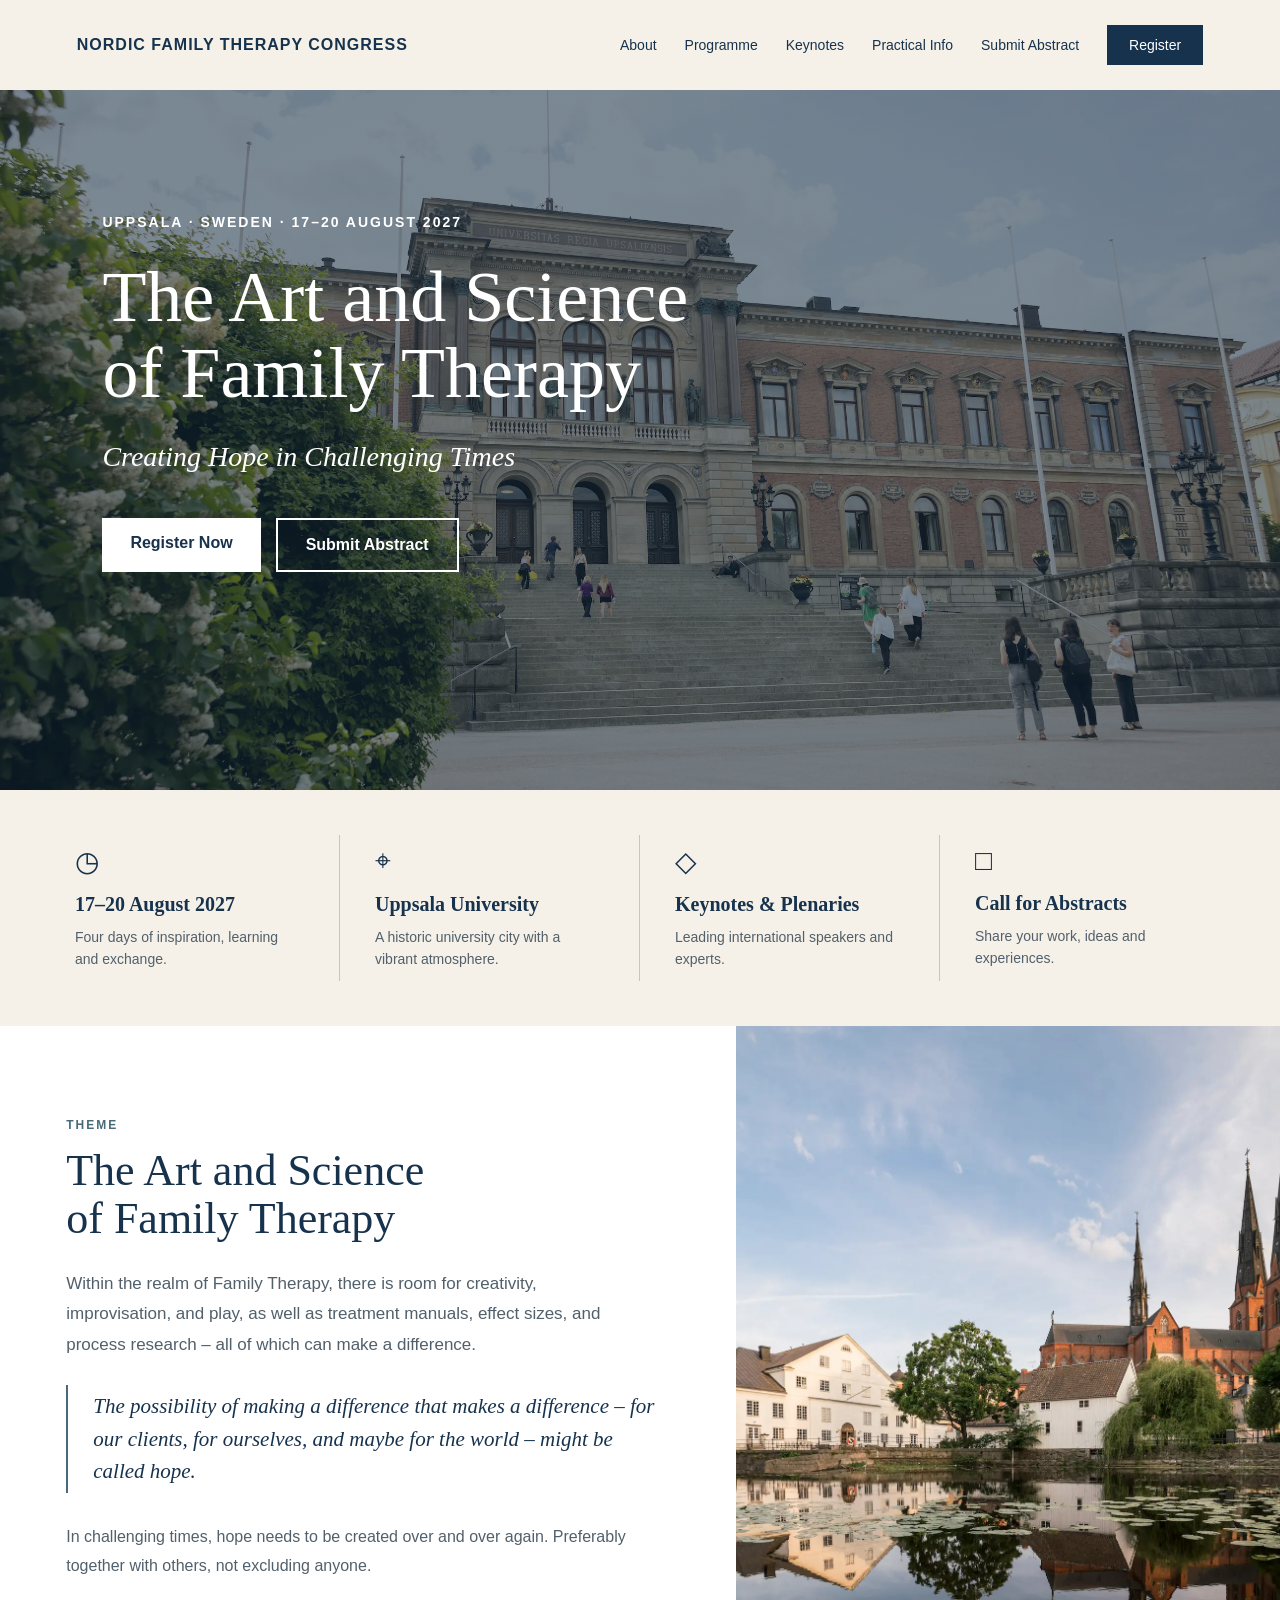
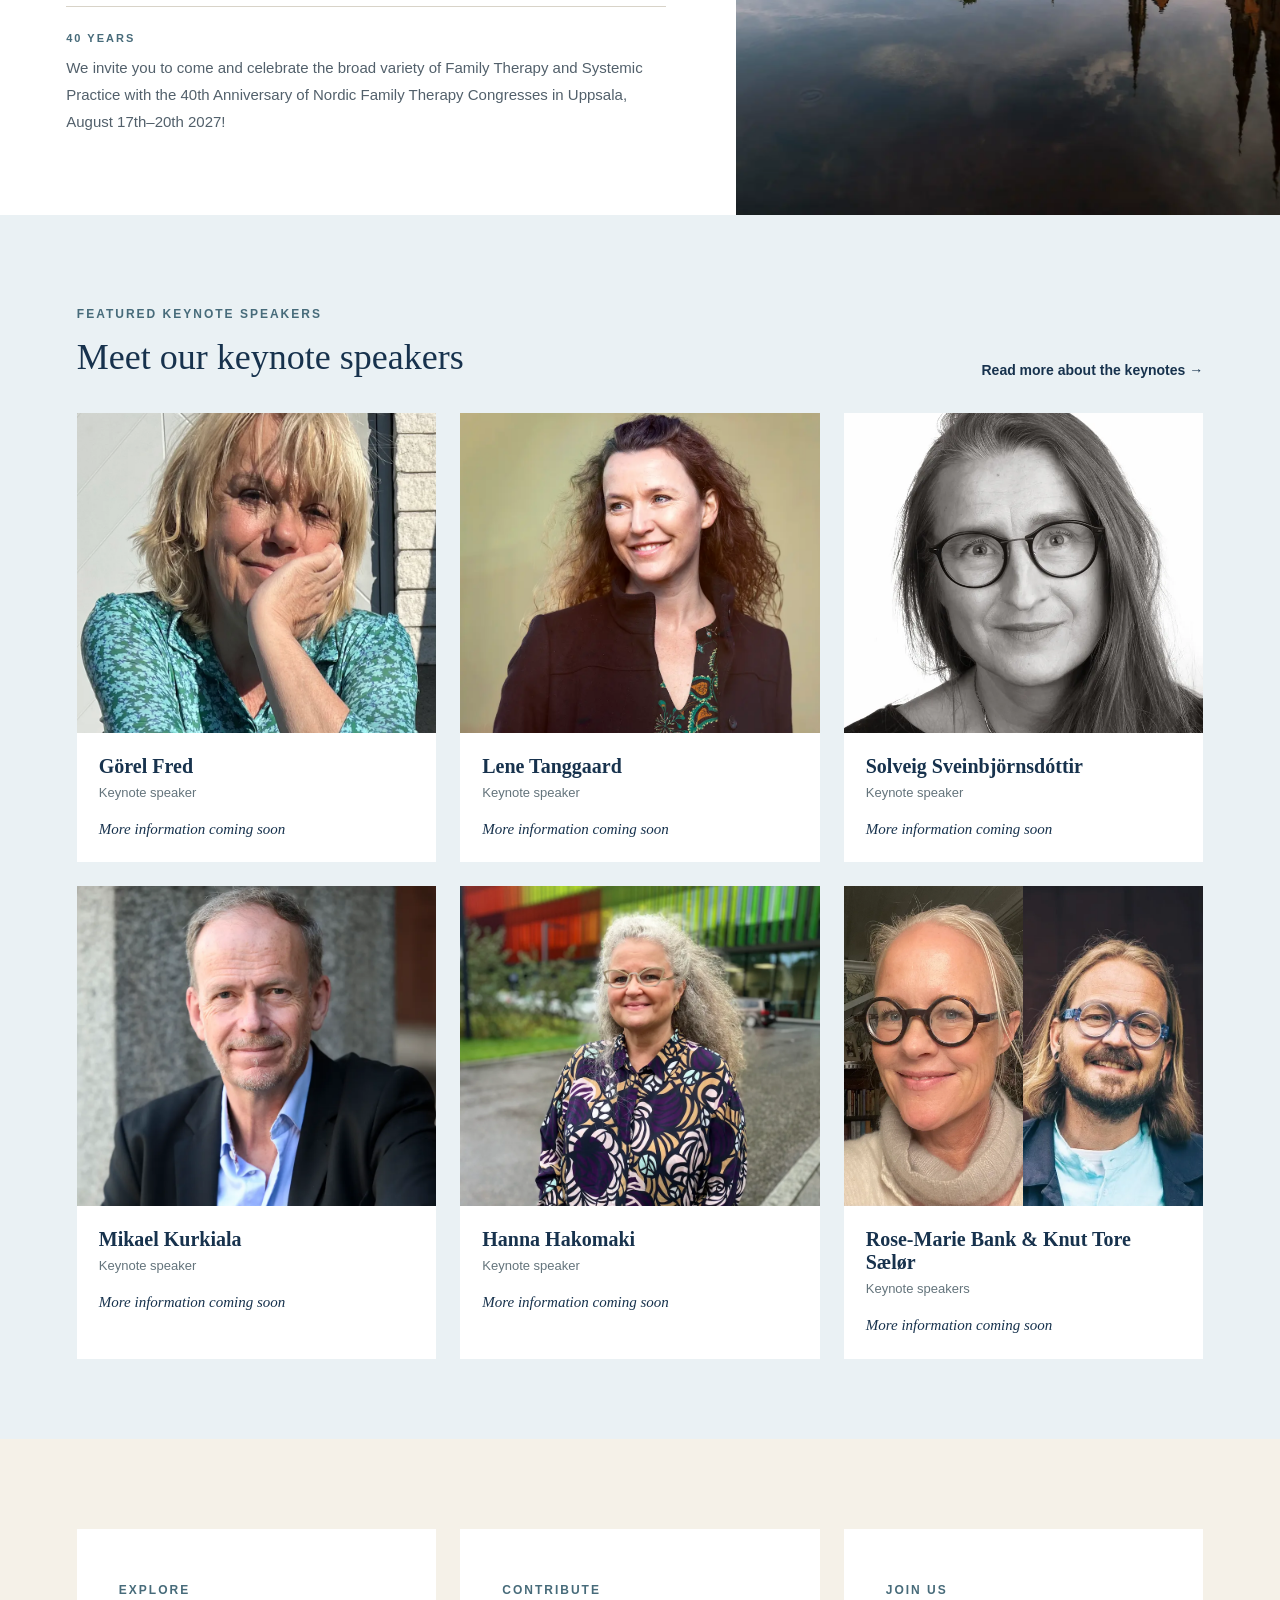
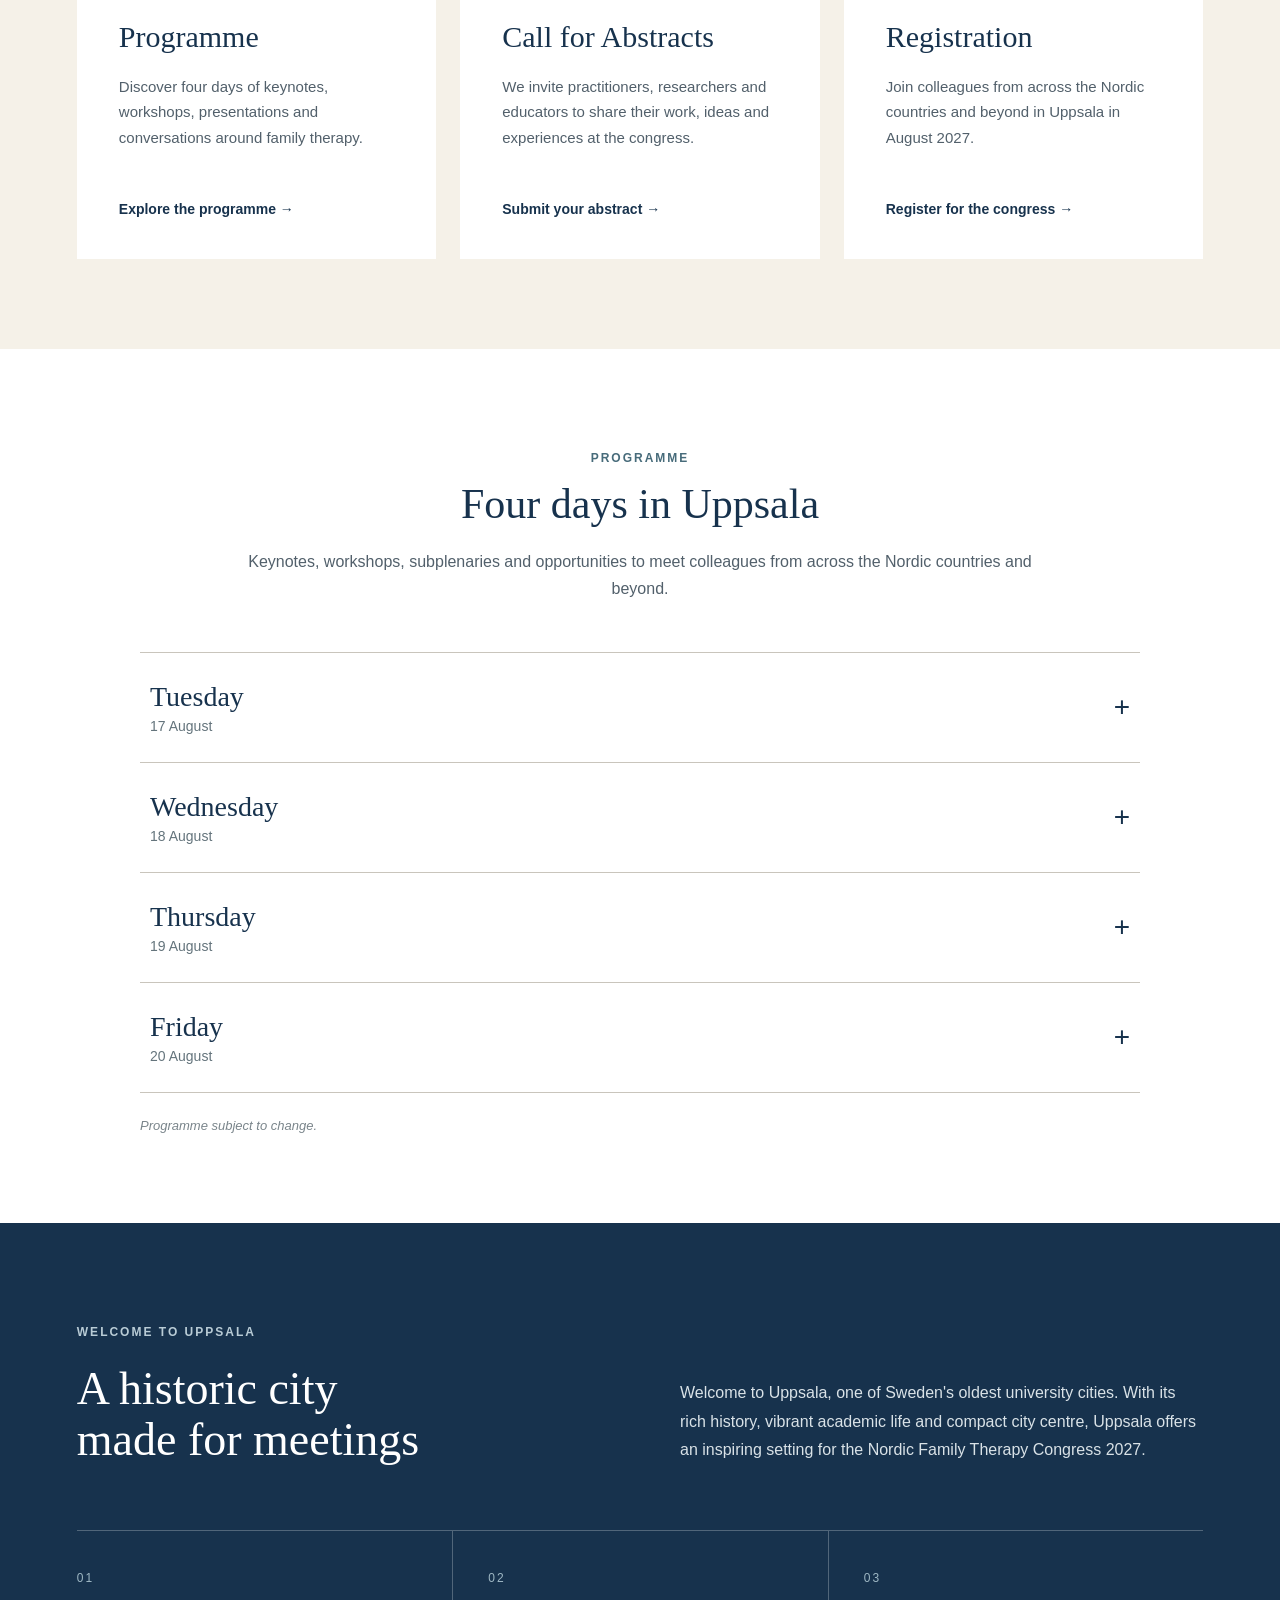
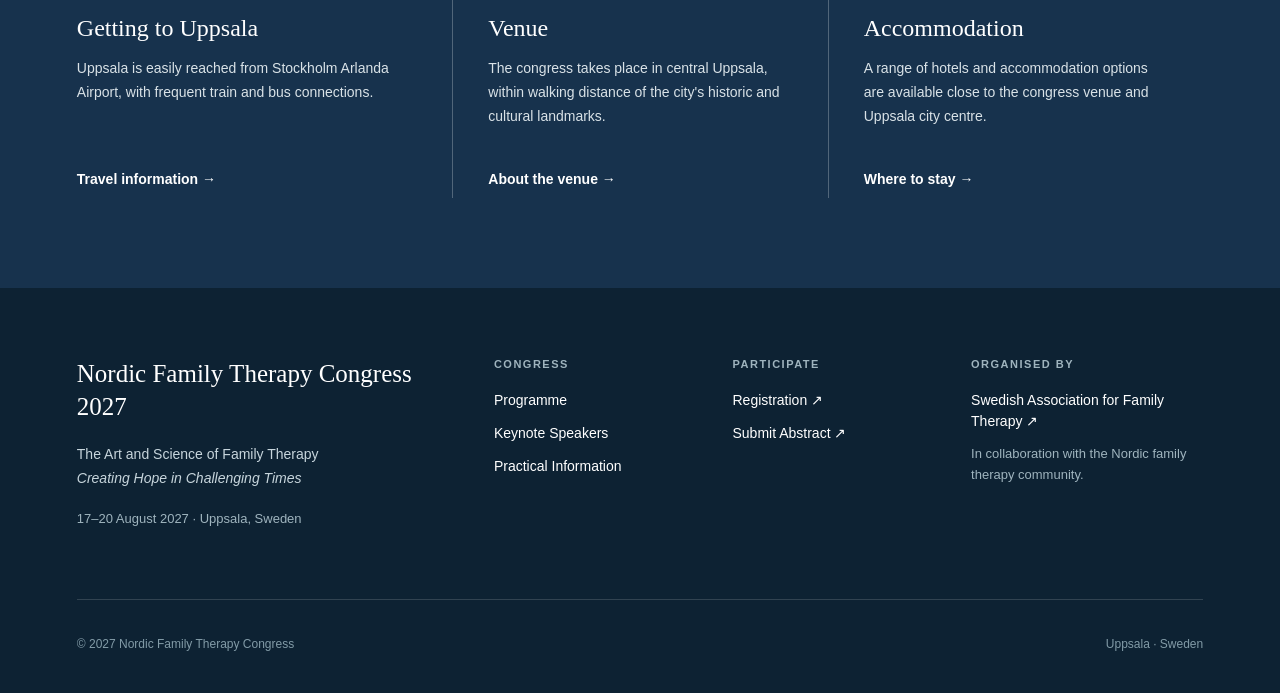
==== commit 38b370c0: "Add keynotes and practical information pages" ====
--- a/index.html
+++ b/index.html
@@ -13,8 +13,8 @@
     <header>
 
     <div class="logo">
-        NORDIC FAMILY THERAPY CONGRESS
-    </div>
+    <a href="index.html">NORDIC FAMILY THERAPY CONGRESS</a>
+</div>
 
     <button
         class="menu-toggle"
@@ -29,9 +29,8 @@
     <nav id="main-nav">
         <a href="#about">About</a>
         <a href="#programme">Programme</a>
-        <a href="#speakers">Speakers</a>
-        <a href="#practical-info">Practical Info</a>
-
+        <a href="keynotes.html">Keynotes</a>
+        <a href="practical-info.html">Practical Info</a>
         <a
             href="https://axacoair.se/go?FrjeRPb4"
             target="_blank"
@@ -128,17 +127,33 @@
             of Family Therapy
         </h2>
 
+        <p class="theme-lead">
+            Within the realm of Family Therapy, there is room for creativity,
+            improvisation, and play, as well as treatment manuals, effect sizes,
+            and process research – all of which can make a difference.
+        </p>
+
+        <blockquote class="theme-quote">
+            The possibility of making a difference that makes a difference
+            – for our clients, for ourselves, and maybe for the world –
+            might be called hope.
+        </blockquote>
+
         <p>
-            Family therapy is a meeting point between creativity and evidence,
-            between improvisation and structure, between play and research.
-            The Nordic Family Therapy Congress 2027 explores how we can combine
-            these perspectives to create hope in challenging times – for
-            children, young people, families and communities.
-        </p>
-
-        <a href="#" class="text-link">
-            Learn more about the congress →
-        </a>
+            In challenging times, hope needs to be created over and over again.
+            Preferably together with others, not excluding anyone.
+        </p>
+
+        <div class="anniversary-note">
+            <span>40 YEARS</span>
+
+            <p>
+                We invite you to come and celebrate the broad variety of
+                Family Therapy and Systemic Practice with the 40th Anniversary
+                of Nordic Family Therapy Congresses in Uppsala,
+                August 17th–20th 2027!
+            </p>
+        </div>
 
     </div>
 
@@ -155,7 +170,9 @@
             <h2>Meet our keynote speakers</h2>
         </div>
 
-        <a href="#" class="text-link">View all speakers →</a>
+        <a href="keynotes.html" class="text-link">
+    Read more about the keynotes →
+</a>
     </div>
 
     <div class="speakers-grid">
@@ -754,8 +771,8 @@
             <h3>Congress</h3>
 
             <a href="#programme">Programme</a>
-            <a href="#speakers">Keynote Speakers</a>
-            <a href="#practical-info">Practical Information</a>
+            <a href="keynotes.html">Keynote Speakers</a>
+            <a href="practical-info.html">Practical Information</a>
         </div>
 
         <div class="footer-links">
--- a/css/style.css
+++ b/css/style.css
@@ -152,16 +152,60 @@
 
 .theme-section {
     display: grid;
-    grid-template-columns: 1fr 1fr;
+    grid-template-columns: 1.15fr 0.85fr;
     min-height: 520px;
     background-color: #ffffff;
 }
 
 .theme-text {
-    padding: 80px 10%;
-    display: flex;
-    flex-direction: column;
-    justify-content: center;
+    padding: 80px 9%;
+}
+
+.theme-lead {
+    font-size: 17px !important;
+}
+
+.theme-quote {
+    max-width: 600px;
+    margin: 15px 0 30px 0;
+    padding: 5px 0 5px 25px;
+
+    border-left: 2px solid #476b7a;
+
+    color: #17324d;
+
+    font-family: Georgia, serif;
+    font-size: 21px;
+    line-height: 1.55;
+    font-style: italic;
+}
+
+.anniversary-note {
+    max-width: 600px;
+    margin-top: 15px;
+    padding-top: 25px;
+
+    border-top: 1px solid #d8d3c8;
+}
+
+.anniversary-note span {
+    display: block;
+    margin-bottom: 10px;
+
+    color: #476b7a;
+
+    font-size: 11px;
+    font-weight: bold;
+    letter-spacing: 2px;
+}
+
+.anniversary-note p {
+    margin: 0;
+
+    color: #52606b;
+
+    font-size: 15px;
+    line-height: 1.8;
 }
 
 .section-label {
@@ -657,6 +701,544 @@
     font-size: 12px;
 }
 
+/* SUBPAGES */
+
+.logo a {
+    color: #17324d;
+    text-decoration: none;
+}
+
+.subpage-hero {
+    padding: 100px 8%;
+    background-color: #eaf1f4;
+}
+
+.subpage-hero h1 {
+    max-width: 850px;
+    margin: 15px 0 25px 0;
+
+    font-family: Georgia, serif;
+    font-size: 64px;
+    line-height: 1.05;
+    font-weight: normal;
+}
+
+.subpage-intro {
+    max-width: 650px;
+    margin: 0;
+
+    color: #52606b;
+    font-size: 18px;
+    line-height: 1.7;
+}
+
+/* KEYNOTE PAGE */
+
+.keynotes-list {
+    background-color: #ffffff;
+}
+
+.keynote-profile {
+    max-width: 1300px;
+    margin: 0 auto;
+
+    display: grid;
+    grid-template-columns: 1fr 1fr;
+
+    min-height: 620px;
+
+    border-bottom: 1px solid #d8d3c8;
+}
+
+.keynote-profile:last-child {
+    border-bottom: none;
+}
+
+.keynote-image {
+    min-height: 620px;
+    overflow: hidden;
+}
+
+.keynote-image img {
+    width: 100%;
+    height: 100%;
+
+    object-fit: cover;
+    object-position: center;
+
+    display: block;
+}
+
+.keynote-profile.reverse .keynote-image {
+    order: 2;
+}
+
+.keynote-profile.reverse .keynote-content {
+    order: 1;
+}
+
+.keynote-content {
+    padding: 70px 10%;
+
+    display: flex;
+    flex-direction: column;
+    justify-content: center;
+}
+
+.keynote-country {
+    margin: 0 0 12px 0;
+
+    color: #476b7a;
+
+    font-size: 12px;
+    font-weight: bold;
+    letter-spacing: 2px;
+}
+
+.keynote-content h2 {
+    margin: 0 0 40px 0;
+
+    font-family: Georgia, serif;
+    font-size: 42px;
+    line-height: 1.1;
+    font-weight: normal;
+}
+
+.keynote-label {
+    margin: 0 0 8px 0;
+
+    color: #7a858b;
+
+    font-size: 11px;
+    font-weight: bold;
+    letter-spacing: 1.5px;
+}
+
+.keynote-talk h3 {
+    margin: 0 0 15px 0;
+
+    font-family: Georgia, serif;
+    font-size: 24px;
+    line-height: 1.3;
+    font-weight: normal;
+    font-style: italic;
+}
+
+.keynote-talk > p:not(.keynote-label),
+.keynote-bio > p:not(.keynote-label) {
+    margin: 0;
+
+    color: #52606b;
+
+    font-size: 15px;
+    line-height: 1.8;
+}
+
+.keynote-bio {
+    margin-top: 35px;
+    padding-top: 30px;
+
+    border-top: 1px solid #e0ddd5;
+}
+
+.keynote-and {
+    color: #7a858b;
+    font-size: 28px;
+    font-style: italic;
+}
+
+.keynote-image-dual {
+    display: grid;
+    grid-template-columns: 1fr 1fr;
+}
+
+.keynote-image-dual img {
+    min-width: 0;
+}
+
+.mikael-keynote-photo {
+    object-position: center 20% !important;
+}
+
+/* PRACTICAL INFORMATION */
+
+.practical-nav {
+    display: flex;
+    justify-content: center;
+    gap: 40px;
+
+    padding: 22px 30px;
+
+    background-color: #17324d;
+}
+
+.practical-nav a {
+    color: #ffffff;
+    text-decoration: none;
+
+    font-size: 13px;
+    font-weight: bold;
+    letter-spacing: 0.5px;
+}
+
+.practical-nav a:hover {
+    text-decoration: underline;
+}
+
+
+.practical-section {
+    padding: 90px 8%;
+}
+
+.practical-section-heading {
+    max-width: 720px;
+    margin-bottom: 55px;
+}
+
+.practical-section-heading h2,
+.travel-section h2 {
+    margin: 12px 0 20px 0;
+
+    font-family: Georgia, serif;
+    font-size: 46px;
+    line-height: 1.1;
+    font-weight: normal;
+}
+
+.practical-section-heading > p:not(.section-label) {
+    color: #52606b;
+    font-size: 17px;
+    line-height: 1.7;
+}
+
+.small-note {
+    font-size: 14px !important;
+}
+
+
+/* IMPORTANT DATES */
+
+.dates-grid {
+    max-width: 1100px;
+
+    display: grid;
+    grid-template-columns: 1fr 1fr;
+    gap: 80px;
+}
+
+.dates-column h3 {
+    margin: 0 0 25px 0;
+
+    font-family: Georgia, serif;
+    font-size: 27px;
+    font-weight: normal;
+}
+
+.date-item {
+    display: grid;
+    grid-template-columns: 150px 1fr;
+    gap: 25px;
+
+    padding: 20px 0;
+
+    border-top: 1px solid #d8d3c8;
+}
+
+.date-item time {
+    color: #476b7a;
+
+    font-size: 13px;
+    font-weight: bold;
+}
+
+.date-item p {
+    margin: 0;
+
+    color: #17324d;
+
+    font-size: 15px;
+}
+
+
+/* FEES */
+
+.fees-section {
+    background-color: #eaf1f4;
+}
+
+.fee-cards {
+    max-width: 1200px;
+
+    display: grid;
+    grid-template-columns: repeat(3, 1fr);
+    gap: 20px;
+
+    margin-bottom: 55px;
+}
+
+.fee-card {
+    padding: 35px;
+
+    background-color: #ffffff;
+}
+
+.fee-card.featured {
+    background-color: #17324d;
+    color: #ffffff;
+}
+
+.fee-label {
+    margin: 0 0 10px 0;
+
+    font-size: 11px;
+    font-weight: bold;
+    letter-spacing: 1.5px;
+}
+
+.fee-deadline {
+    min-height: 38px;
+    margin: 0 0 30px 0;
+
+    color: #687781;
+
+    font-size: 14px;
+}
+
+.fee-card.featured .fee-deadline {
+    color: #cbd7df;
+}
+
+.fee-price {
+    margin: 0;
+
+    font-family: Georgia, serif;
+    font-size: 42px;
+}
+
+.fee-price span {
+    font-family: Arial, sans-serif;
+    font-size: 13px;
+    font-weight: bold;
+}
+
+.fee-note {
+    margin: 15px 0 0 0;
+
+    color: #687781;
+
+    font-size: 12px;
+}
+
+.fee-details {
+    max-width: 1100px;
+
+    display: grid;
+    grid-template-columns: 1fr 1fr;
+    gap: 70px;
+
+    margin-top: 20px;
+}
+
+.fee-details h3,
+.cancellation-box h3 {
+    font-family: Georgia, serif;
+    font-size: 23px;
+    font-weight: normal;
+}
+
+.fee-details p,
+.fee-details li,
+.cancellation-box p {
+    color: #52606b;
+
+    font-size: 14px;
+    line-height: 1.7;
+}
+
+.fee-details ul {
+    padding-left: 20px;
+}
+
+.cancellation-box {
+    max-width: 1100px;
+
+    margin-top: 45px;
+    padding: 30px;
+
+    border: 1px solid #cbd6da;
+    background-color: rgba(255, 255, 255, 0.45);
+}
+
+.cancellation-box h3 {
+    margin-top: 0;
+}
+
+.cancellation-box a {
+    color: #17324d;
+}
+
+.practical-register-button {
+    display: inline-block;
+
+    margin-top: 35px;
+    padding: 16px 24px;
+
+    background-color: #17324d;
+    color: #ffffff;
+
+    text-decoration: none;
+
+    font-size: 13px;
+    font-weight: bold;
+}
+
+
+/* ACCOMMODATION */
+
+.accommodation-section {
+    background-color: #ffffff;
+}
+
+.hotel-grid {
+    max-width: 1300px;
+
+    display: grid;
+    grid-template-columns: repeat(2, 1fr);
+    gap: 35px;
+}
+
+.hotel-card {
+    display: flex;
+    flex-direction: column;
+
+    background-color: #f5f1e8;
+
+    overflow: hidden;
+}
+
+.hotel-image {
+    height: 300px;
+    overflow: hidden;
+}
+
+.hotel-image img {
+    width: 100%;
+    height: 100%;
+
+    object-fit: cover;
+    display: block;
+
+    transition: transform 0.4s ease;
+}
+
+.hotel-card:hover .hotel-image img {
+    transform: scale(1.025);
+}
+
+.hotel-content {
+    display: flex;
+    flex-direction: column;
+    flex-grow: 1;
+
+    padding: 35px;
+}
+
+.hotel-content h3 {
+    margin: 0 0 18px 0;
+
+    font-family: Georgia, serif;
+    font-size: 27px;
+    line-height: 1.2;
+    font-weight: normal;
+}
+
+.hotel-description {
+    flex-grow: 1;
+
+    margin: 0 0 30px 0;
+
+    color: #52606b;
+
+    font-size: 14px;
+    line-height: 1.7;
+}
+
+.hotel-details {
+    display: grid;
+    grid-template-columns: 1fr 1fr;
+
+    margin-bottom: 25px;
+
+    border-top: 1px solid #d4d0c6;
+    border-bottom: 1px solid #d4d0c6;
+}
+
+.hotel-details > div {
+    padding: 20px 15px 20px 0;
+}
+
+.hotel-details > div + div {
+    padding-left: 20px;
+
+    border-left: 1px solid #d4d0c6;
+}
+
+.hotel-details span {
+    display: block;
+
+    margin-bottom: 6px;
+
+    color: #687781;
+
+    font-size: 11px;
+    font-weight: bold;
+    letter-spacing: 0.5px;
+    text-transform: uppercase;
+}
+
+.hotel-details strong {
+    display: block;
+
+    color: #17324d;
+
+    font-family: Georgia, serif;
+    font-size: 21px;
+    font-weight: normal;
+}
+
+.hotel-details small {
+    color: #687781;
+    font-size: 11px;
+}
+
+.hotel-address {
+    margin: 0;
+
+    color: #476b7a;
+
+    font-size: 12px;
+    font-weight: bold;
+}
+
+/* TRAVEL */
+
+.travel-section {
+    padding: 90px 8%;
+
+    background-color: #f5f1e8;
+}
+
+.travel-section > div {
+    max-width: 700px;
+}
+
+.travel-section p:not(.section-label) {
+    color: #52606b;
+
+    font-size: 17px;
+    line-height: 1.7;
+}
+
 /* MOBILE MENU BUTTON */
 
 .menu-toggle {
@@ -695,6 +1277,85 @@
 
     .menu-toggle {
     display: block;
+        .subpage-hero {
+        padding: 70px 25px;
+    }
+
+    .subpage-hero h1 {
+        font-size: 44px;
+    }
+
+    .subpage-intro {
+        font-size: 16px;
+    }
+
+    .practical-nav {
+        justify-content: flex-start;
+        gap: 25px;
+
+        padding: 18px 25px;
+
+        overflow-x: auto;
+    }
+
+    .practical-nav a {
+        white-space: nowrap;
+    }
+
+    .practical-section,
+    .travel-section {
+        padding: 65px 25px;
+    }
+
+    .practical-section-heading {
+        margin-bottom: 40px;
+    }
+
+    .practical-section-heading h2,
+    .travel-section h2 {
+        font-size: 36px;
+    }
+
+    .dates-grid {
+        grid-template-columns: 1fr;
+        gap: 45px;
+    }
+
+    .date-item {
+        grid-template-columns: 125px 1fr;
+        gap: 20px;
+    }
+
+    .fee-cards {
+        grid-template-columns: 1fr;
+    }
+
+    .fee-details {
+        grid-template-columns: 1fr;
+        gap: 30px;
+    }
+
+    .fee-deadline {
+        min-height: 0;
+    }
+
+        .hotel-grid {
+        grid-template-columns: 1fr;
+        gap: 25px;
+    }
+
+    .hotel-image {
+        height: 260px;
+    }
+
+    .hotel-content {
+        padding: 28px 25px;
+    }
+
+    .hotel-content h3 {
+        font-size: 25px;
+    }
+
 }
 
 header {
@@ -779,7 +1440,24 @@
 .section-heading h2 {
     font-size: 32px;
 }
-
+.quick-info {
+    display: grid;
+    grid-template-columns: 1fr;
+    width: 100%;
+    padding: 20px 25px;
+}
+
+.info-box {
+    width: 100%;
+    padding: 25px 0;
+
+    border-right: none;
+    border-bottom: 1px solid #c9c5bc;
+}
+
+.info-box:last-child {
+    border-bottom: none;
+}
 .speakers-grid {
     grid-template-columns: 1fr;
 }
@@ -872,4 +1550,37 @@
     flex-direction: column;
     gap: 5px;
 }
+
+    .keynote-profile {
+        grid-template-columns: 1fr;
+        min-height: auto;
+    }
+
+    .keynote-image {
+        min-height: 0;
+        height: 430px;
+    }
+
+    .keynote-profile.reverse .keynote-image,
+    .keynote-profile.reverse .keynote-content {
+        order: initial;
+    }
+
+    .keynote-content {
+        padding: 50px 25px 60px 25px;
+    }
+
+    .keynote-content h2 {
+        font-size: 34px;
+        margin-bottom: 30px;
+    }
+
+    .keynote-talk h3 {
+        font-size: 21px;
+    }
+
+    .keynote-image-dual {
+        height: 380px;
+    }
+
 }
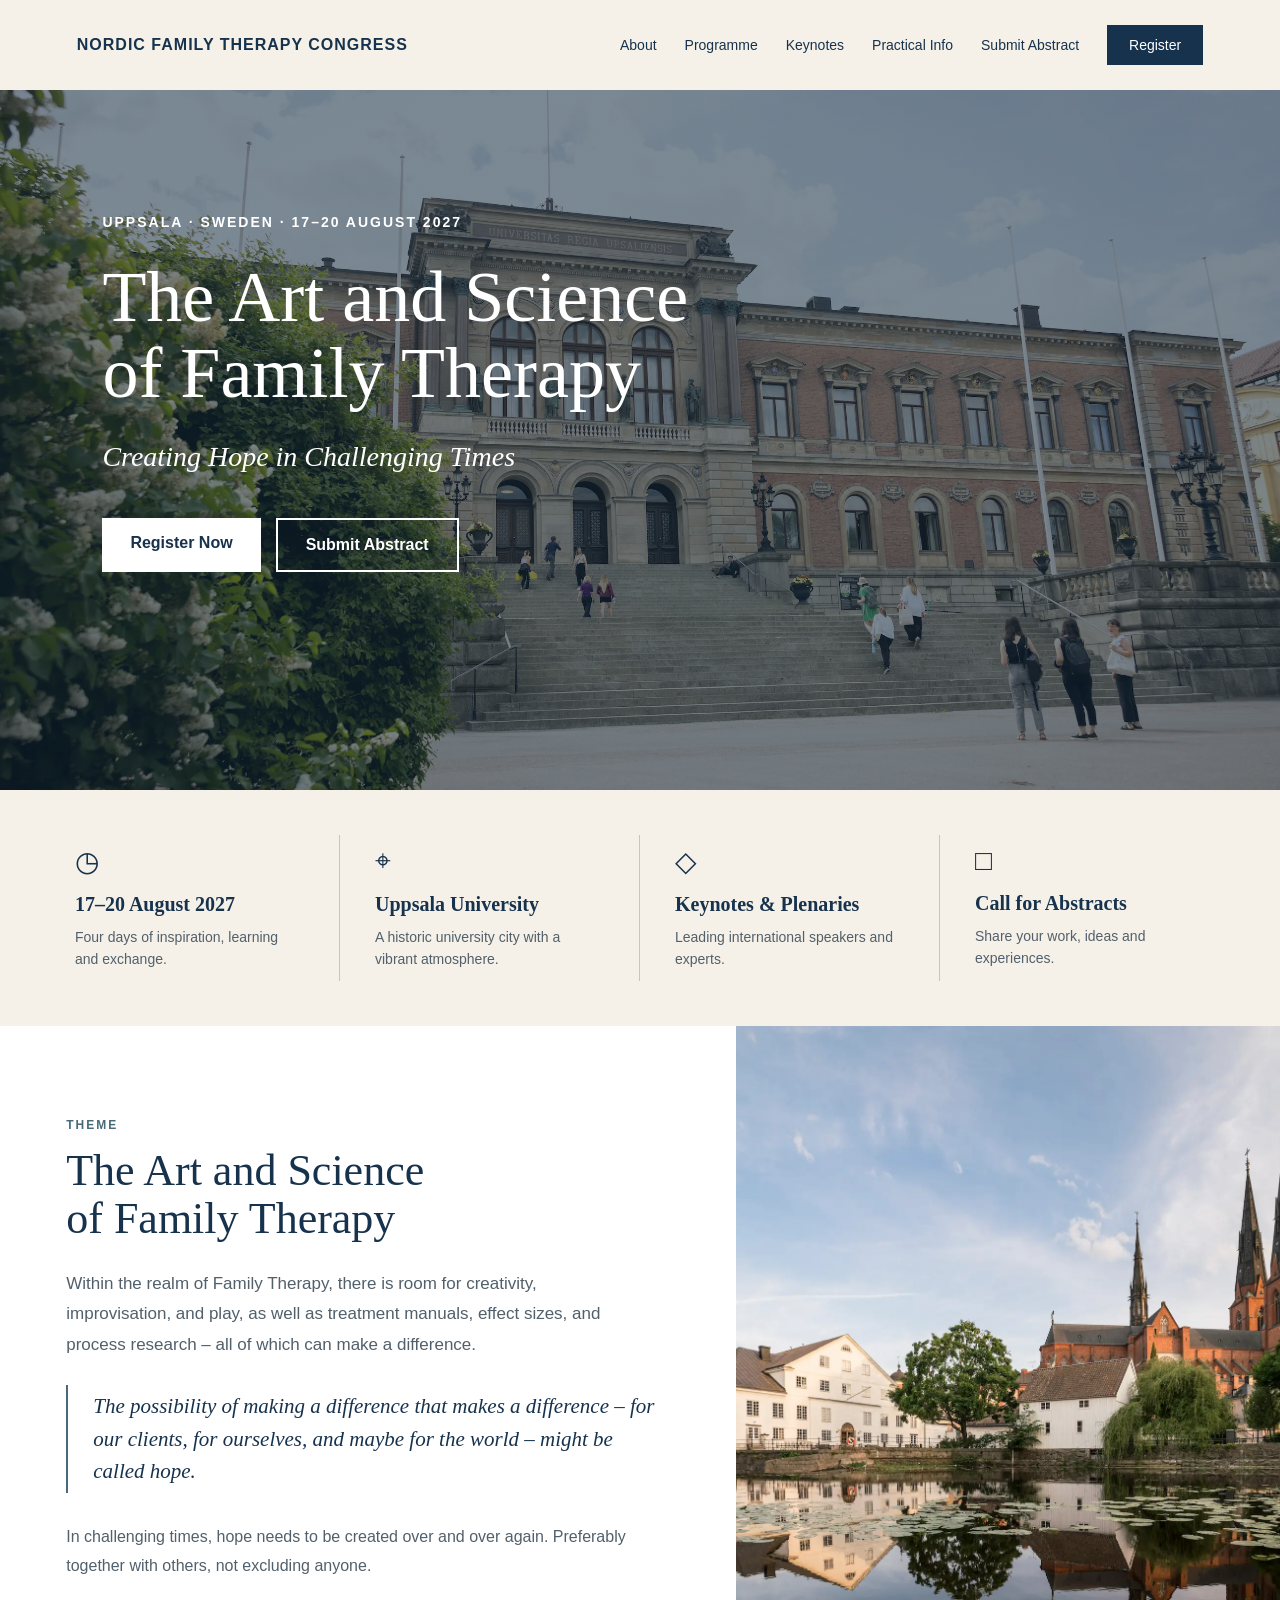
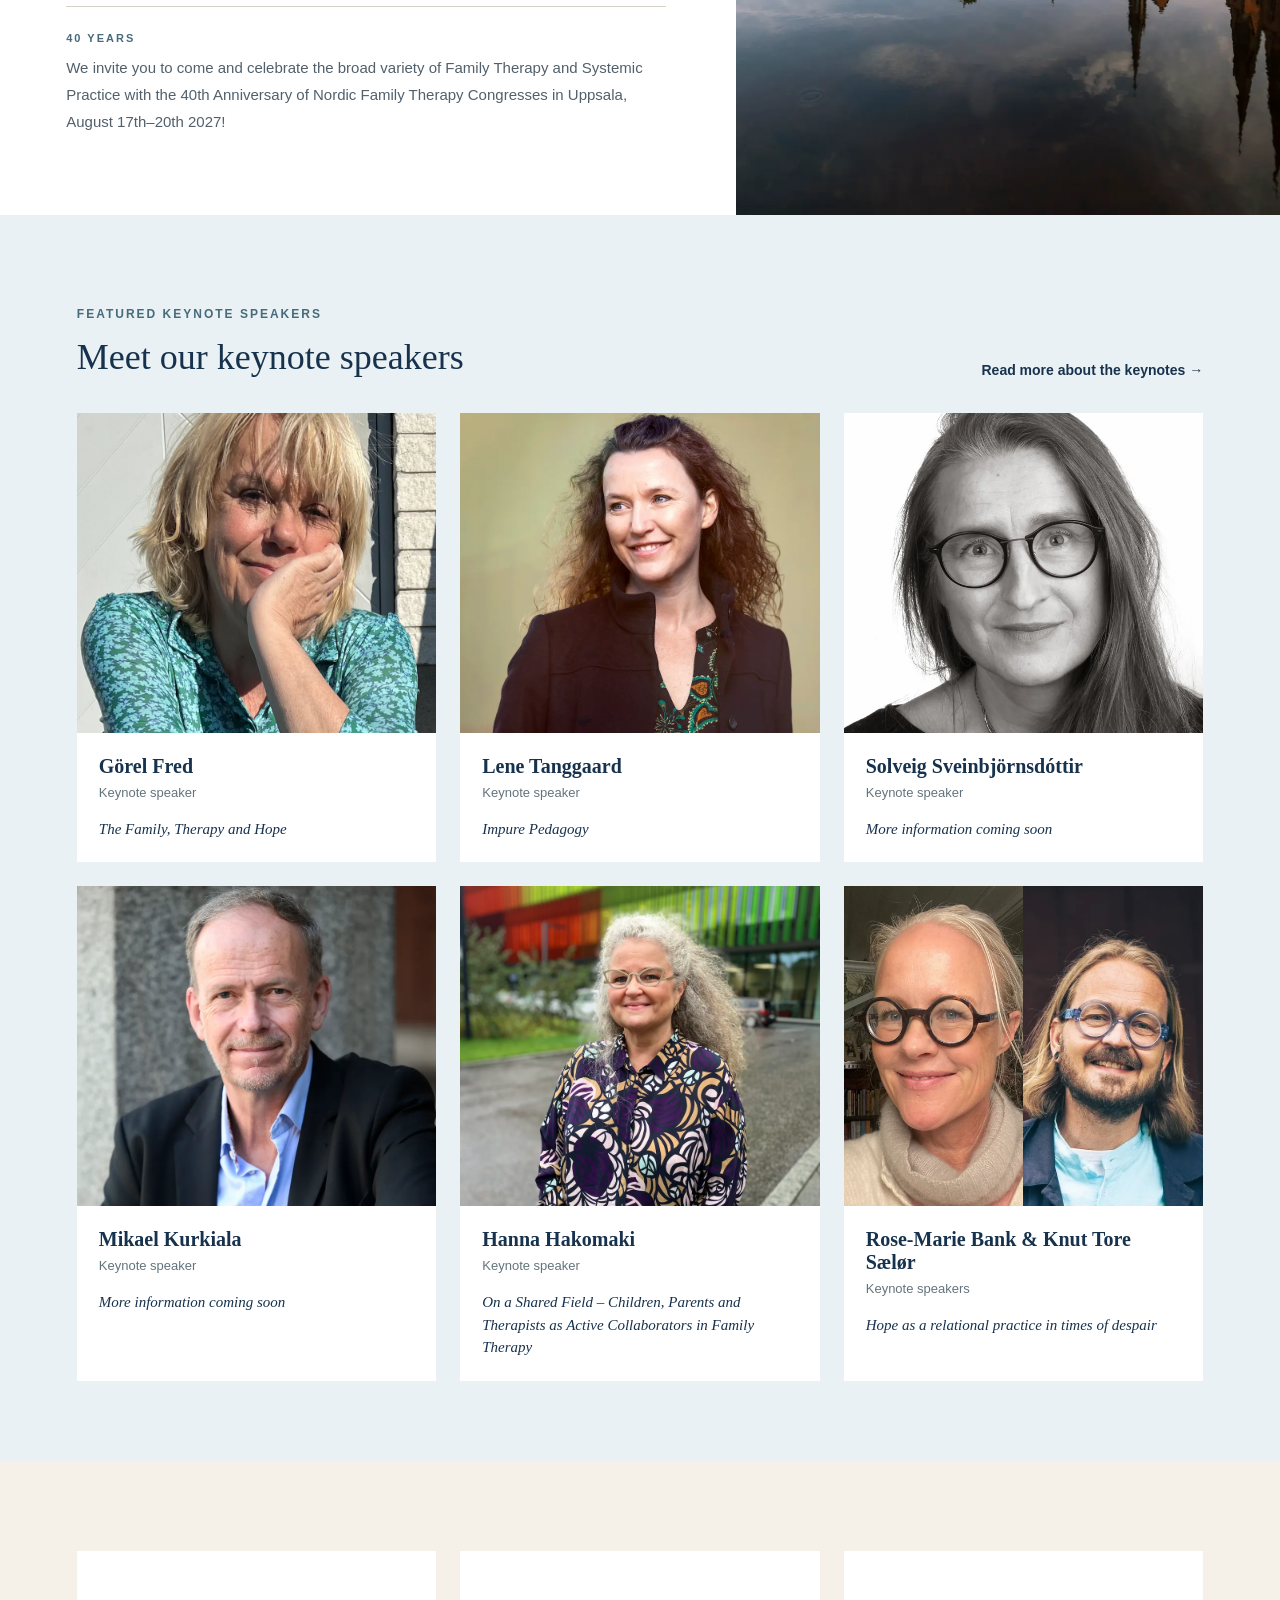
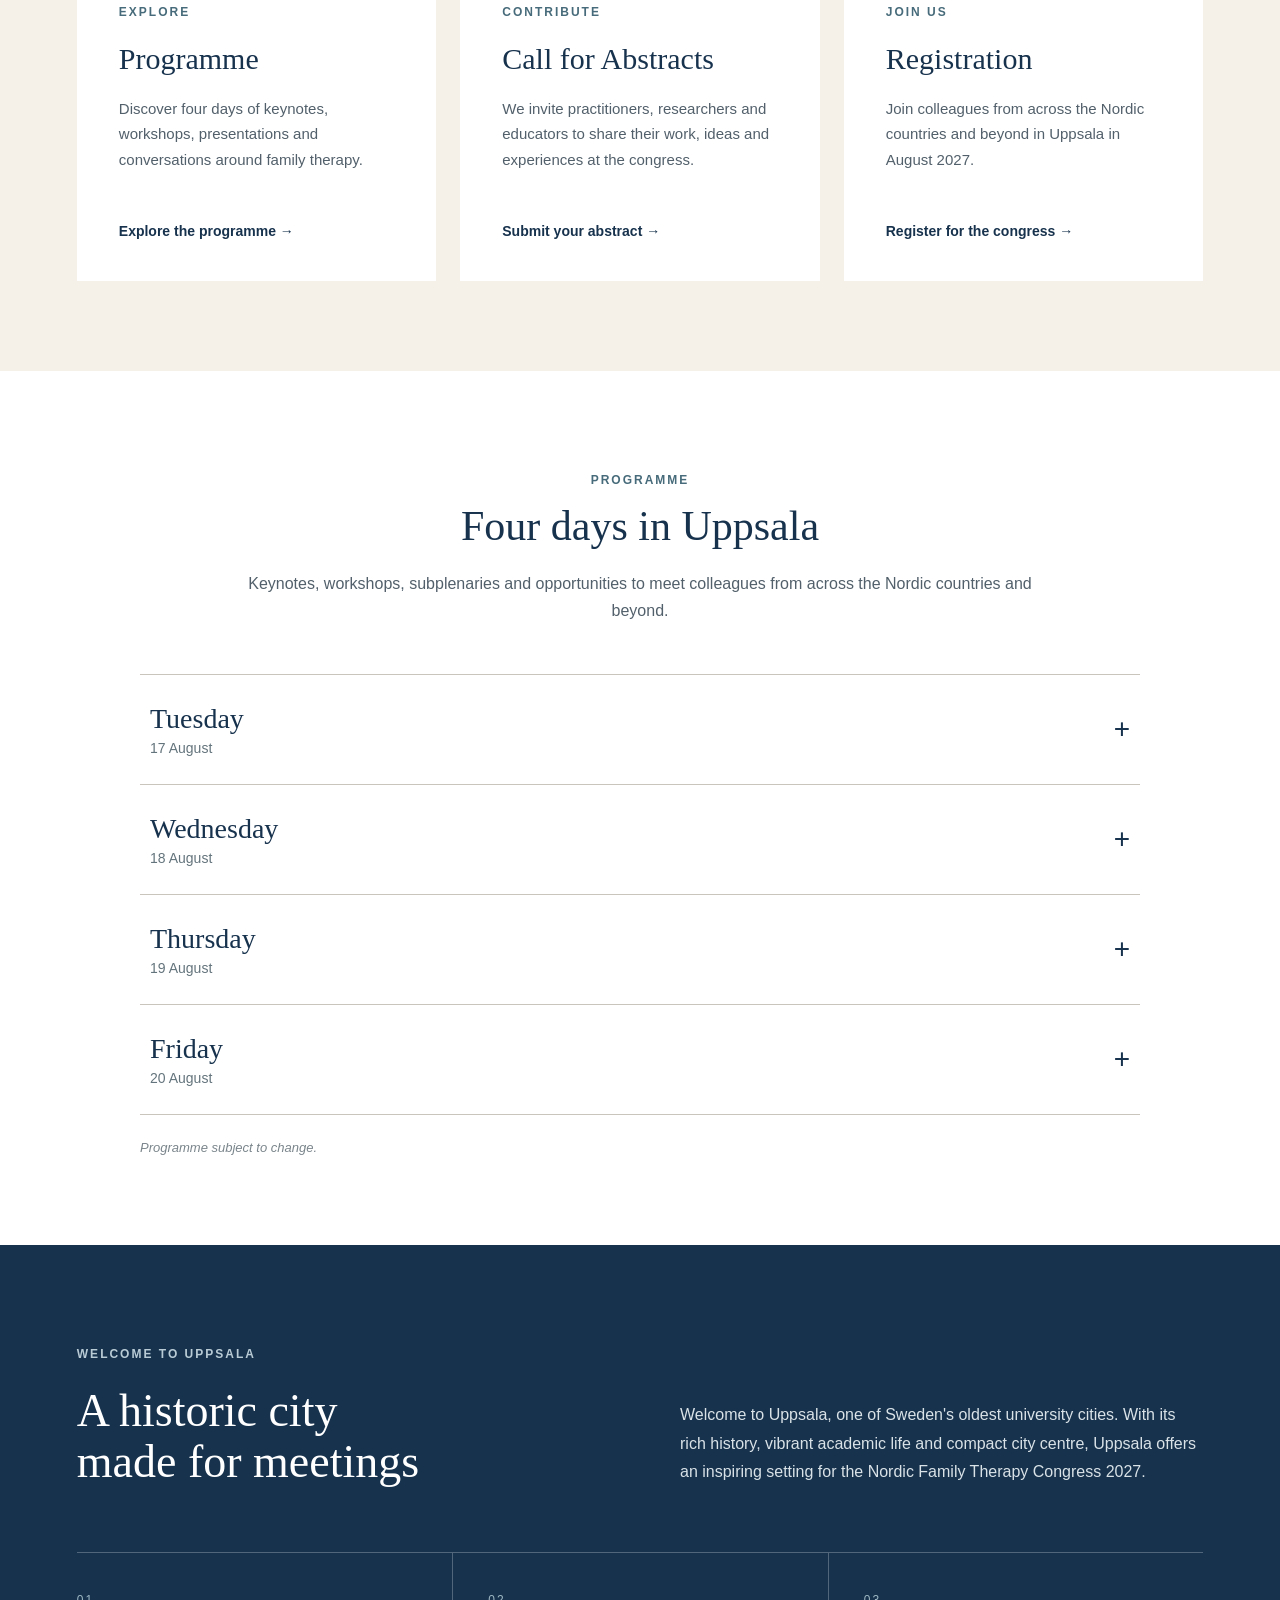
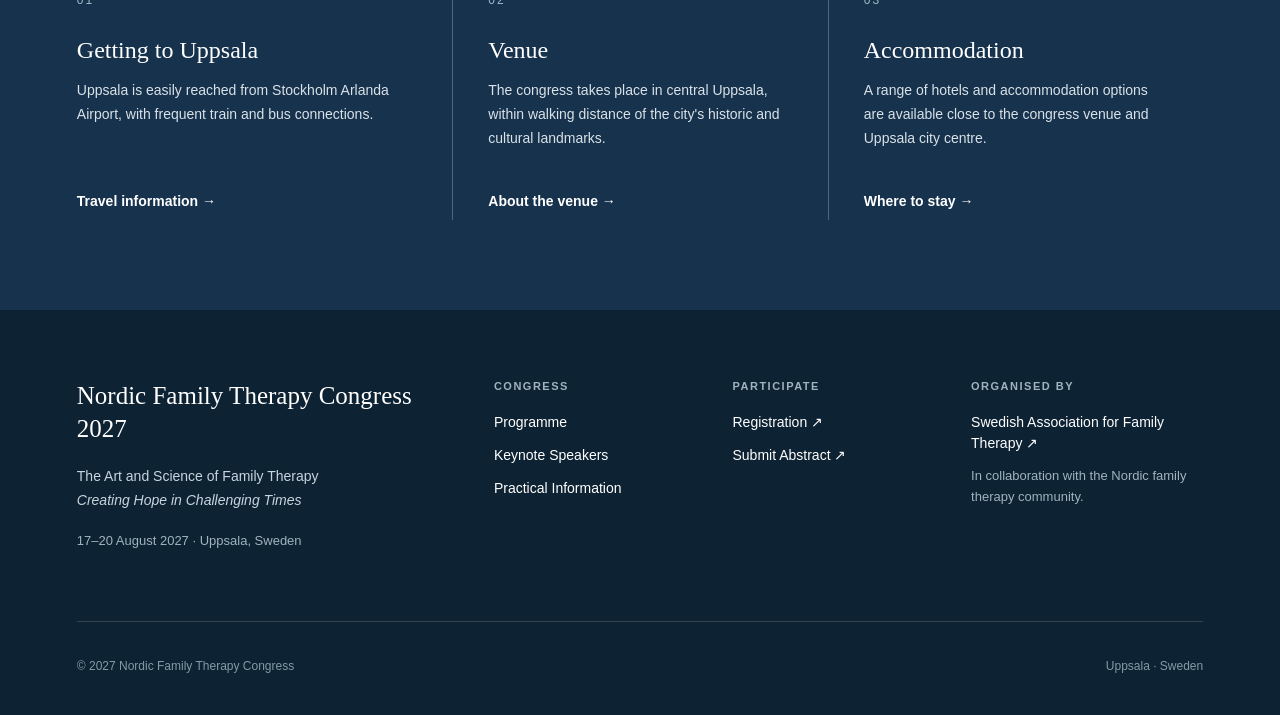
==== commit c8c615ff: "Uppdaterat utseende för mobil" ====
--- a/index.html
+++ b/index.html
@@ -189,7 +189,7 @@
         <h3>Görel Fred</h3>
         <p class="speaker-meta">Keynote speaker</p>
         <p class="speaker-title">
-            More information coming soon
+            The Family, Therapy and Hope
         </p>
     </div>
 
@@ -207,7 +207,7 @@
         <h3>Lene Tanggaard</h3>
         <p class="speaker-meta">Keynote speaker</p>
         <p class="speaker-title">
-            More information coming soon
+            Impure Pedagogy
         </p>
     </div>
 
@@ -261,7 +261,7 @@
         <h3>Hanna Hakomaki</h3>
         <p class="speaker-meta">Keynote speaker</p>
         <p class="speaker-title">
-            More information coming soon
+            On a Shared Field – Children, Parents and Therapists as Active Collaborators in Family Therapy
         </p>
     </div>
 
@@ -291,7 +291,7 @@
         </p>
 
         <p class="speaker-title">
-            More information coming soon
+            Hope as a relational practice in times of despair
         </p>
     </div>
 
--- a/css/style.css
+++ b/css/style.css
@@ -1277,6 +1277,7 @@
 
     .menu-toggle {
     display: block;
+    }
         .subpage-hero {
         padding: 70px 25px;
     }
@@ -1356,13 +1357,13 @@
         font-size: 25px;
     }
 
-}
+
 
 header {
     position: relative;
 }
 
-nav {
+#main-nav {
     display: none;
 
     position: absolute;
@@ -1383,15 +1384,15 @@
     border-top: 1px solid #d8d3c8;
 }
 
-nav.open {
+#main-nav.open {
     display: flex;
 }
 
-nav a {
+#main-nav a {
     font-size: 16px;
 }
 
-nav .register-button {
+#main-nav .register-button {
     display: inline-block;
 }
 
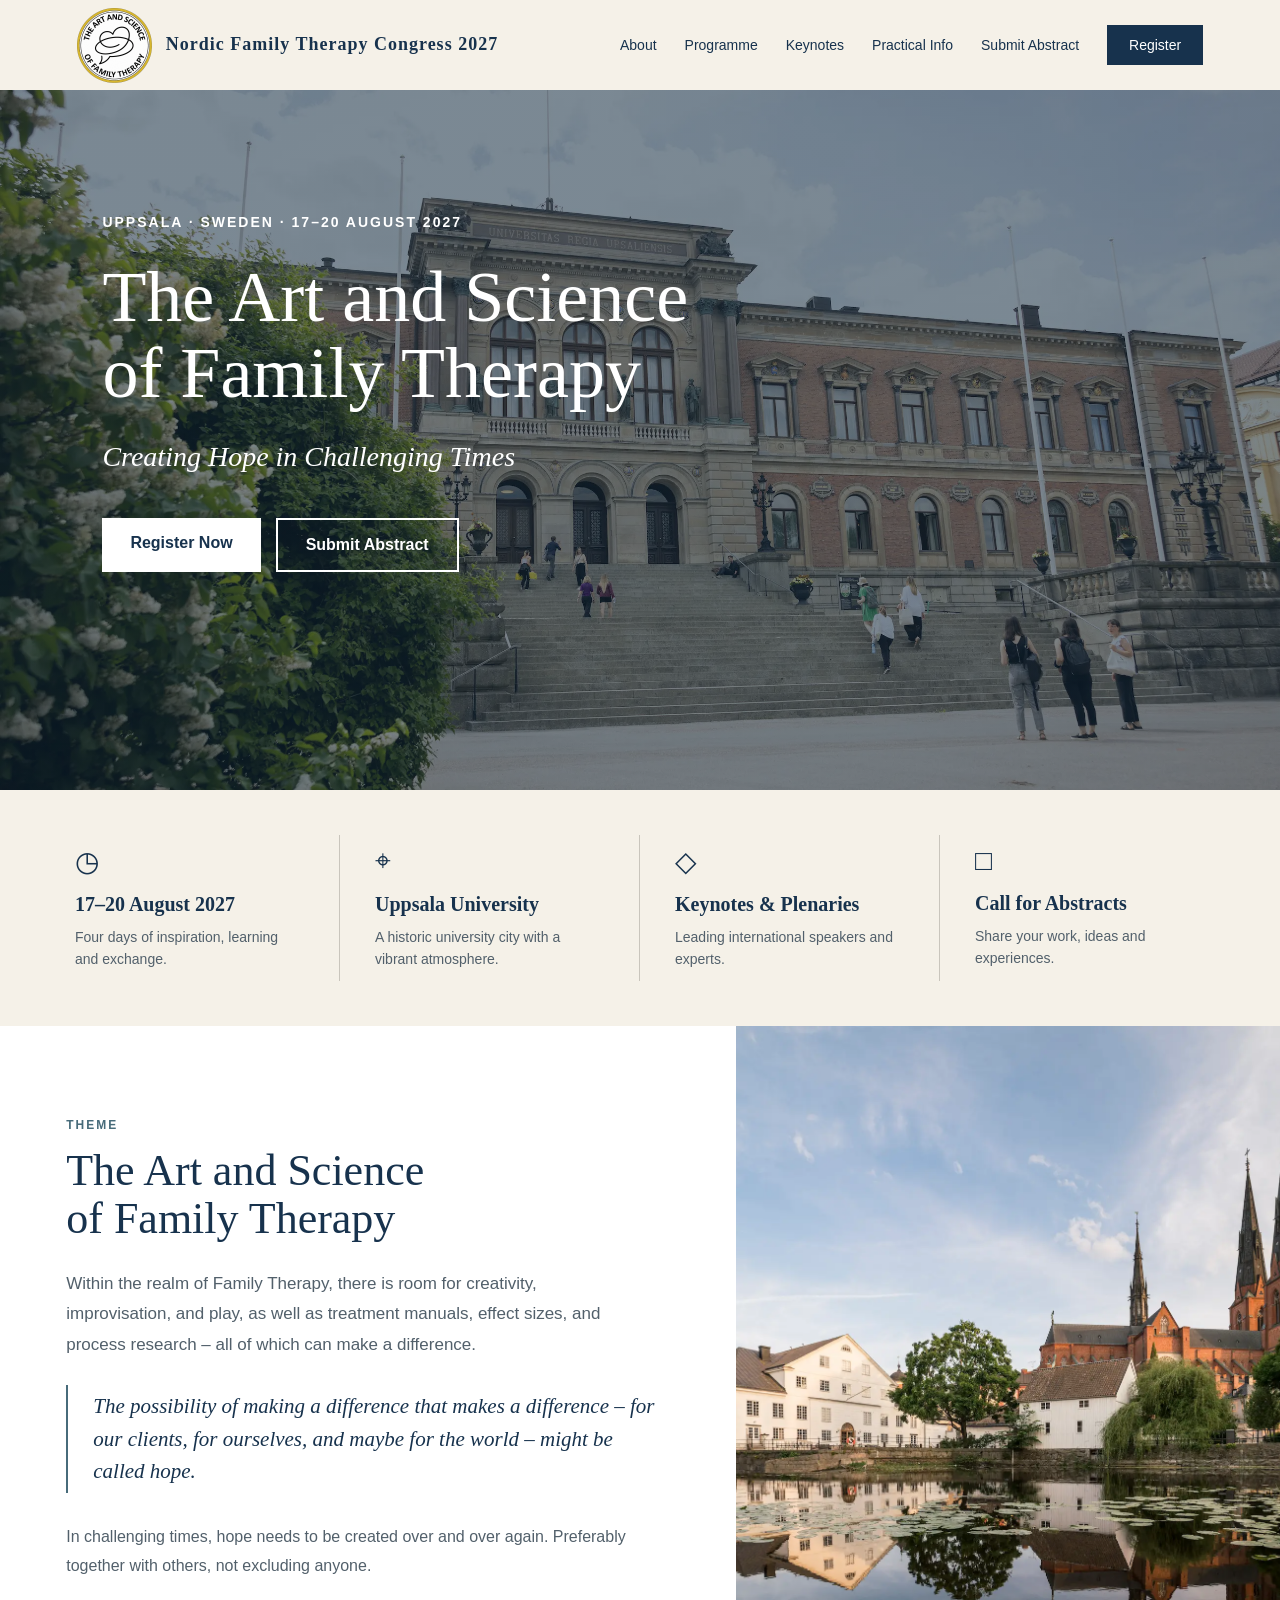
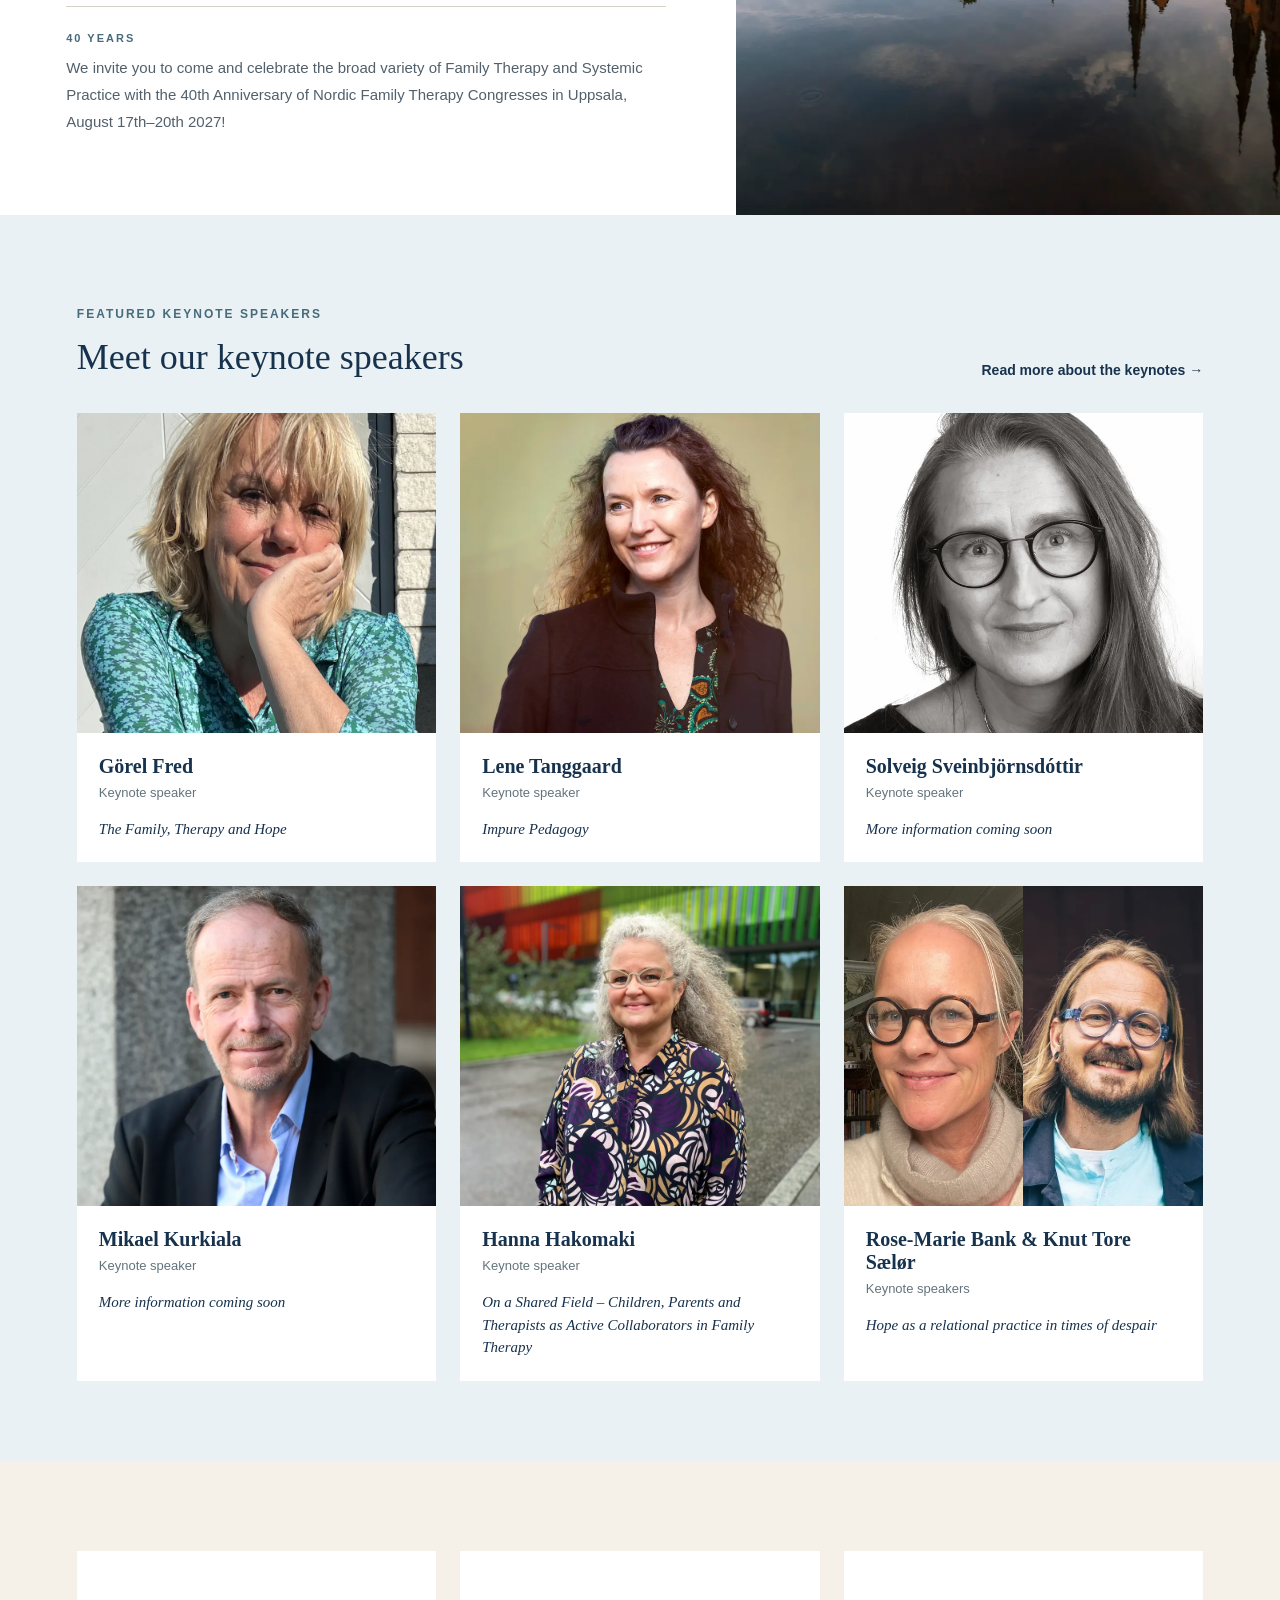
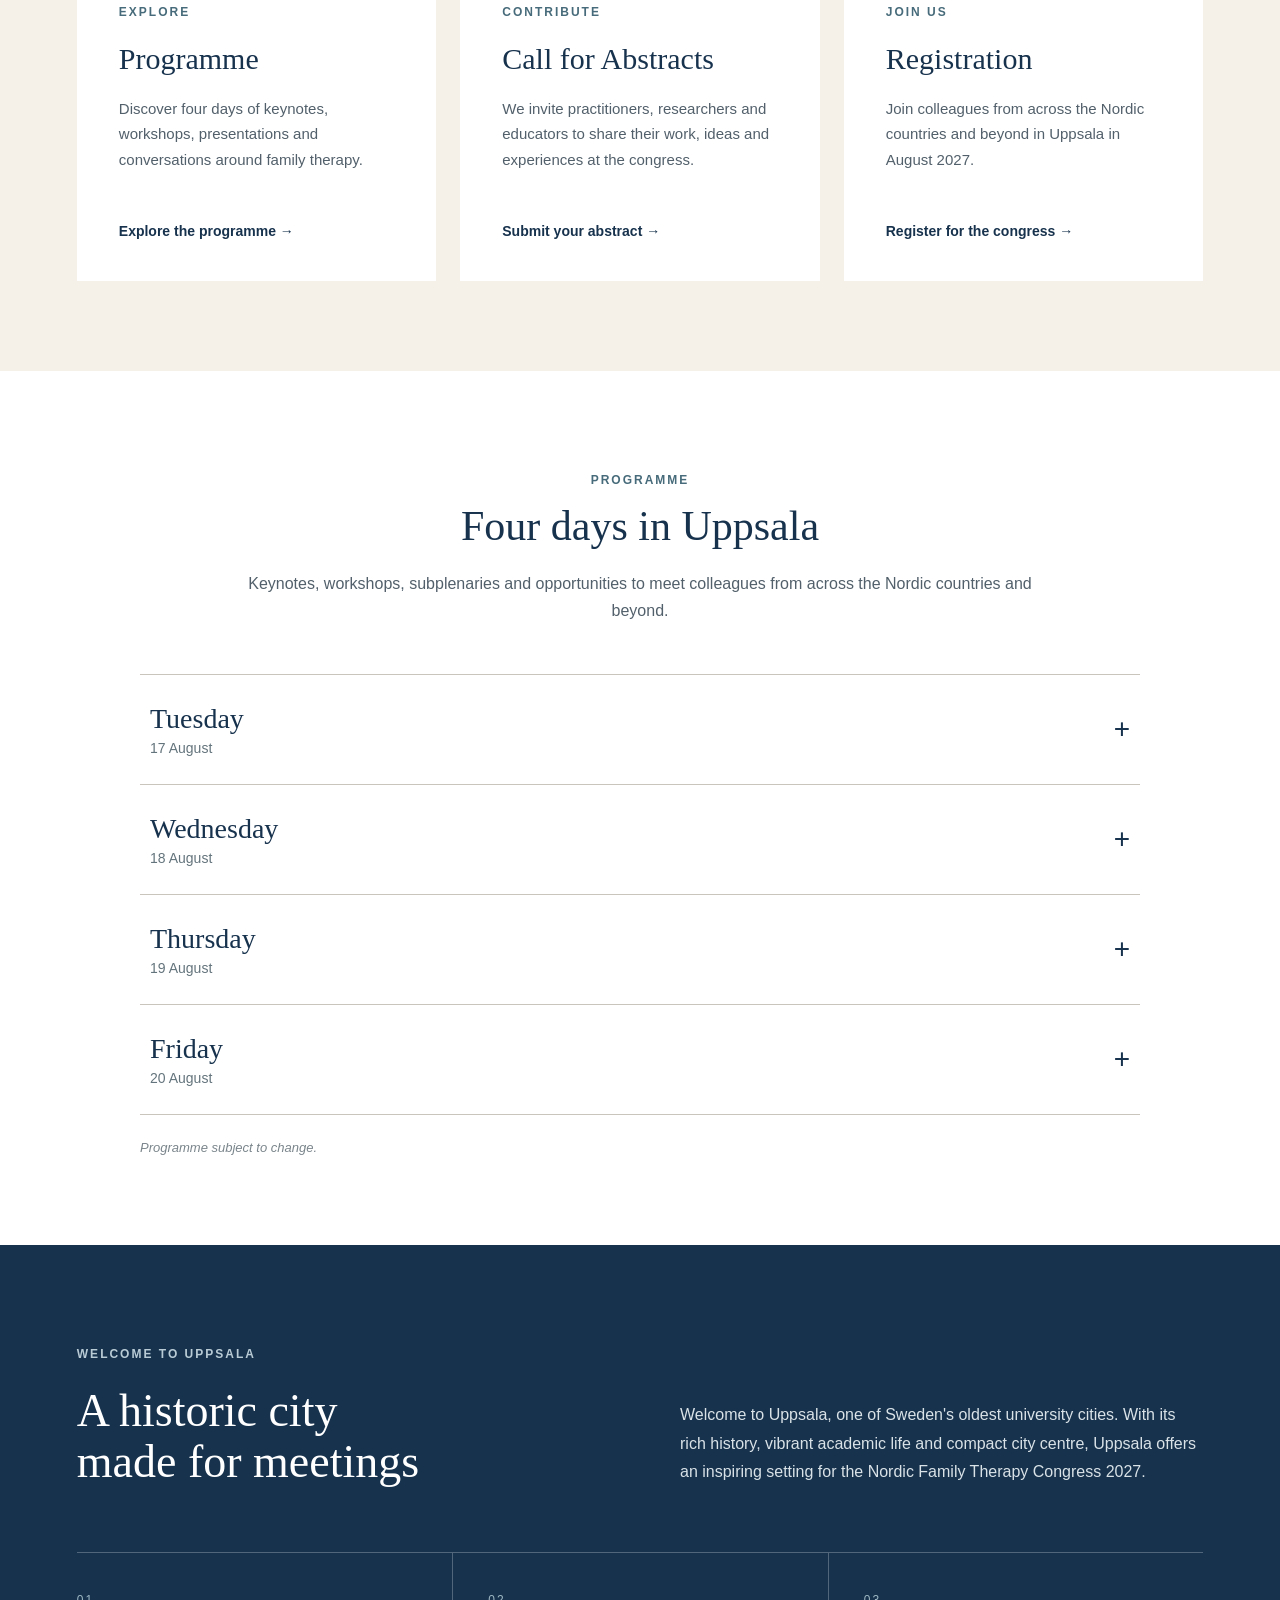
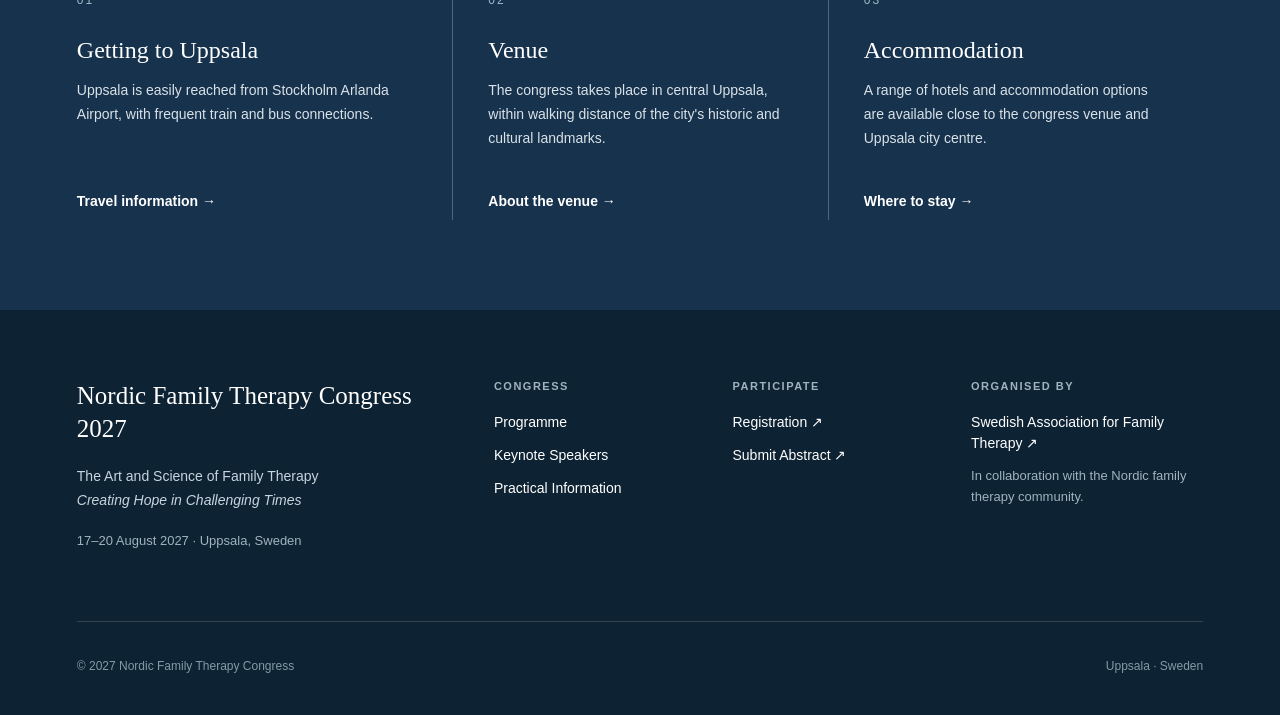
==== commit 7c92b2f7: "Logga och travelinfo" ====
--- a/index.html
+++ b/index.html
@@ -13,7 +13,11 @@
     <header>
 
     <div class="logo">
-    <a href="index.html">NORDIC FAMILY THERAPY CONGRESS</a>
+    <a href="index.html">
+        <img src="images/logo.webp"
+             alt="Nordic Family Therapy Congress 2027 logo">
+        <span>Nordic Family Therapy Congress 2027</span>
+    </a>
 </div>
 
     <button
--- a/css/style.css
+++ b/css/style.css
@@ -30,6 +30,26 @@
     letter-spacing: 1px;
 }
 
+.logo a {
+    display: flex;
+    align-items: center;
+    gap: 14px;
+    color: #17324d;
+    text-decoration: none;
+}
+
+.logo img {
+    width: 75px;
+    height: auto;
+    display: block;
+}
+
+.logo span {
+    font-family: Georgia, serif;
+    font-size: 18px;
+    line-height: 1.2;
+}
+
 nav {
     display: flex;
     align-items: center;
@@ -824,14 +844,32 @@
     font-style: italic;
 }
 
+.keynote-emphasis {
+    color: #17324d !important;
+    font-family: Georgia, serif;
+    font-size: 17px !important;
+    line-height: 1.6 !important;
+}
+
+.keynote-closing {
+    color: #17324d !important;
+    font-family: Georgia, serif;
+    font-size: 17px !important;
+    line-height: 1.6 !important;
+    font-style: italic;
+}
+
 .keynote-talk > p:not(.keynote-label),
 .keynote-bio > p:not(.keynote-label) {
-    margin: 0;
-
+    margin: 0 0 16px 0;
     color: #52606b;
-
     font-size: 15px;
-    line-height: 1.8;
+    line-height: 1.75;
+}
+
+.keynote-talk > p:last-child,
+.keynote-bio > p:last-child {
+    margin-bottom: 0;
 }
 
 .keynote-bio {
@@ -839,6 +877,18 @@
     padding-top: 30px;
 
     border-top: 1px solid #e0ddd5;
+}
+
+.keynote-bio h4 {
+    margin: 24px 0 10px 0;
+    color: #17324d;
+    font-family: Georgia, serif;
+    font-size: 18px;
+    font-weight: normal;
+}
+
+.keynote-bio .keynote-label + h4 {
+    margin-top: 12px;
 }
 
 .keynote-and {
@@ -1357,7 +1407,13 @@
         font-size: 25px;
     }
 
-
+.logo img {
+    width: 55px;
+}
+
+.logo span {
+    font-size: 15px;
+}
 
 header {
     position: relative;
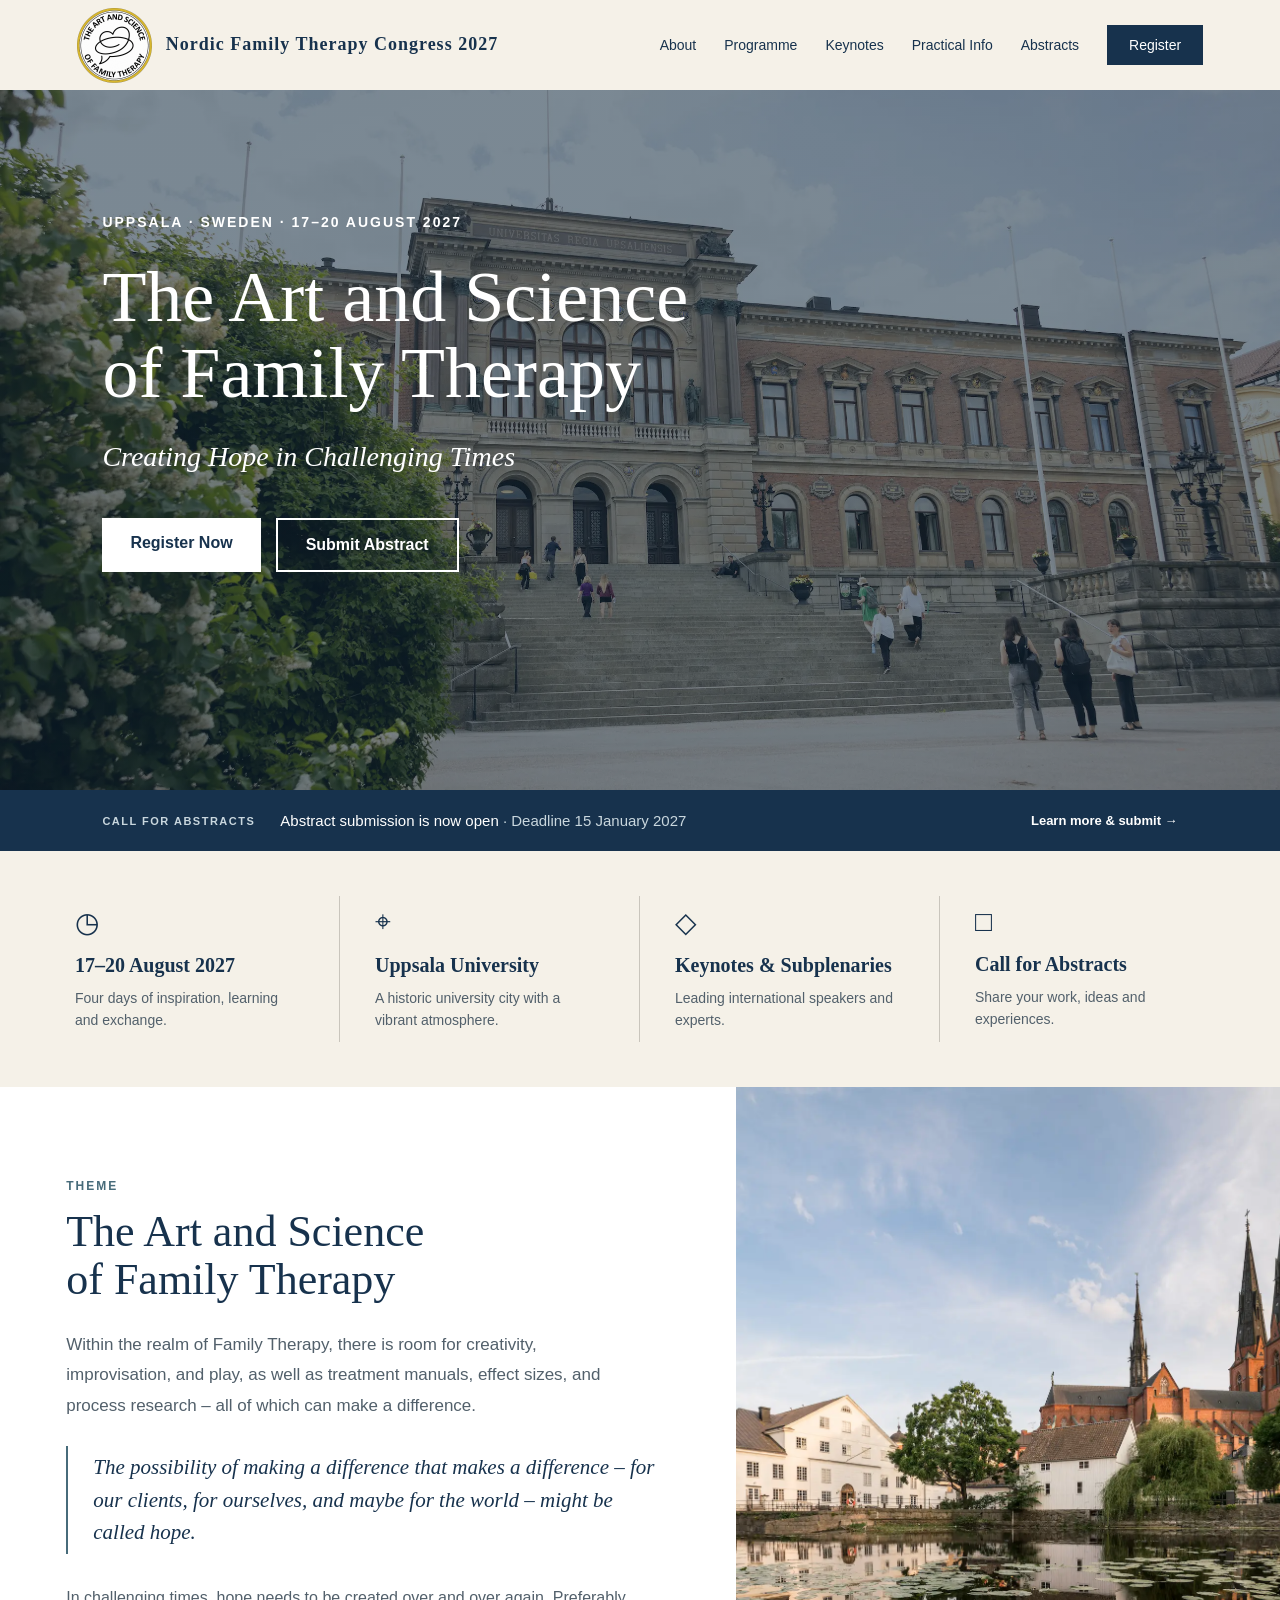
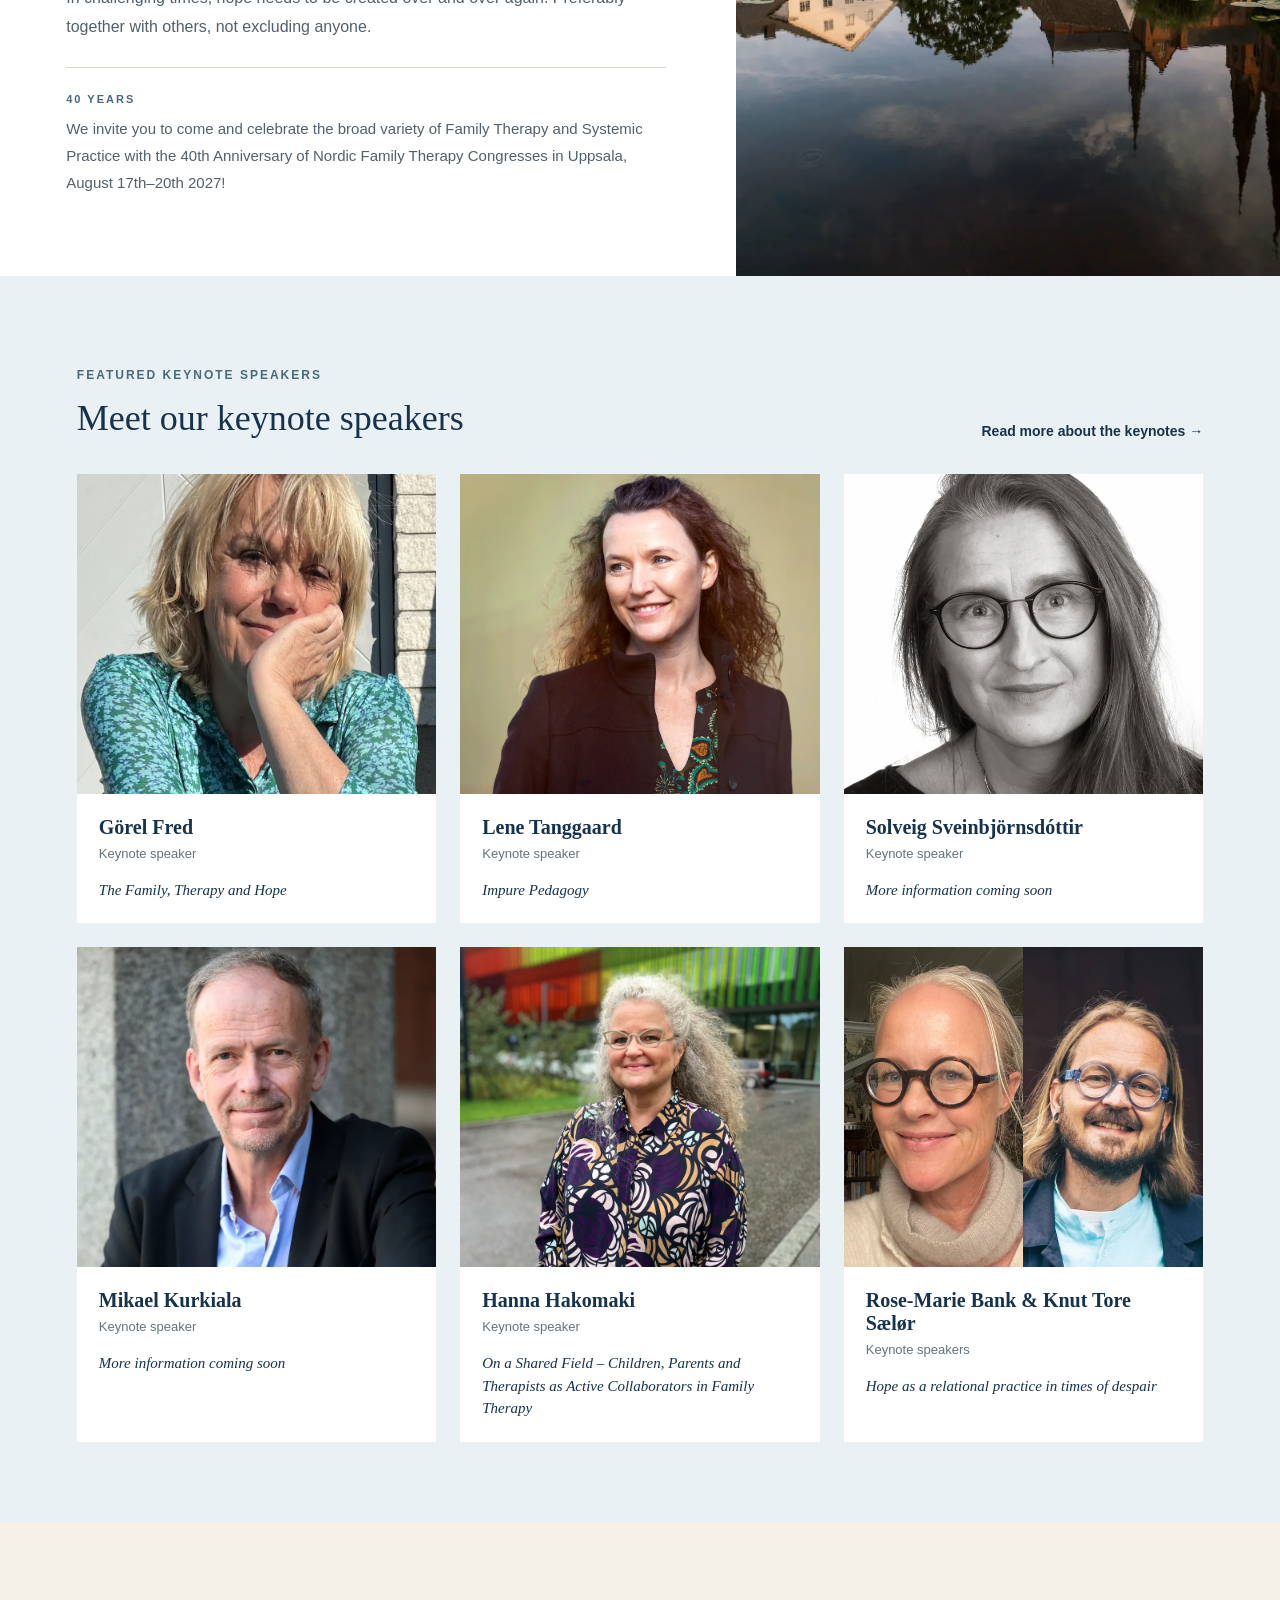
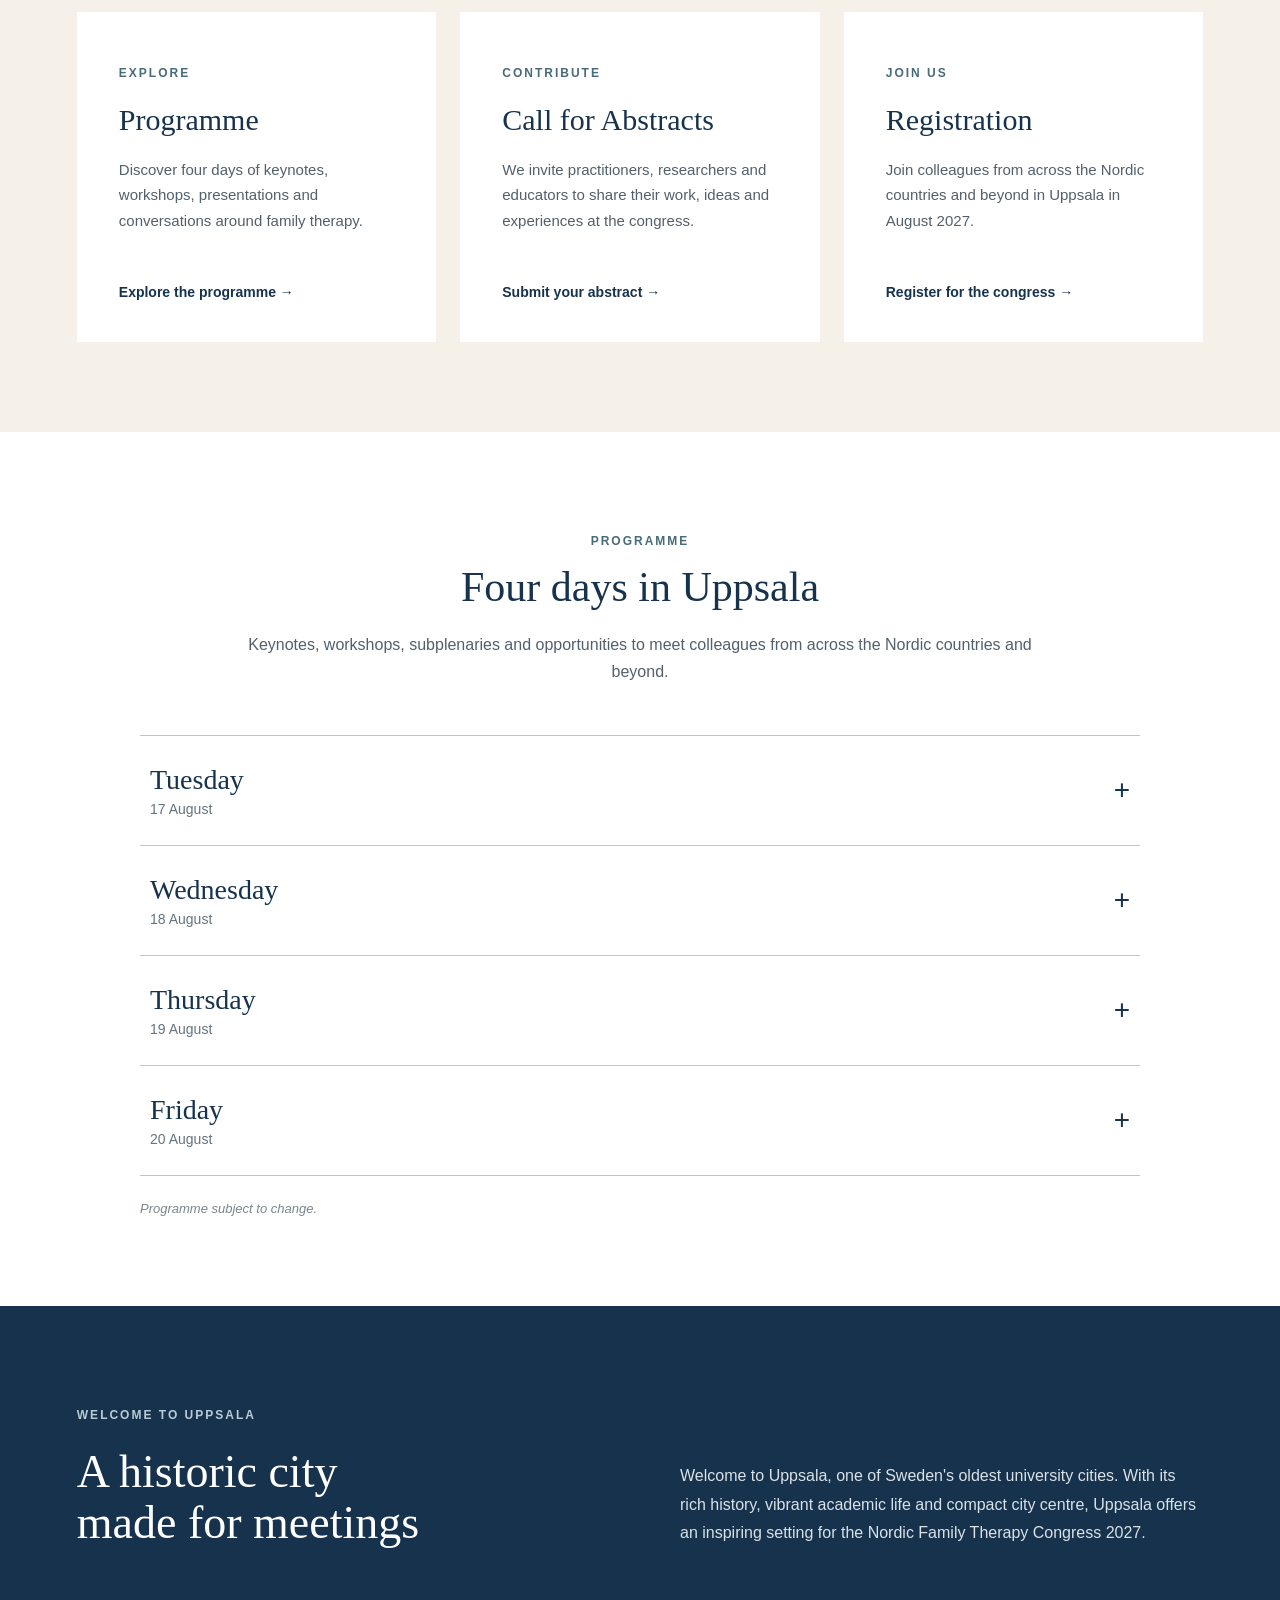
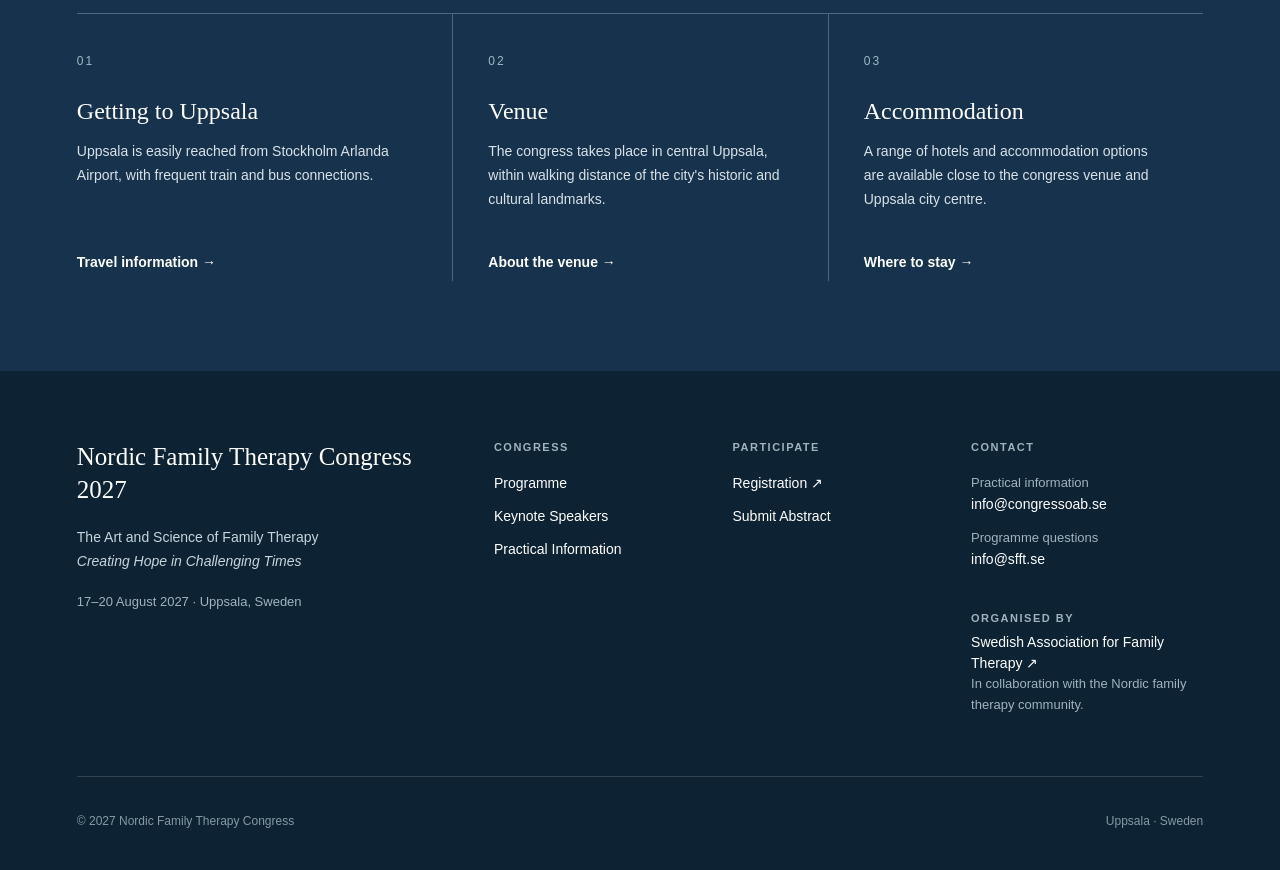
==== commit 8c4e74af: "Lagt till abstracs.html och ändrat länkar till den och lagt till kontakt i footer" ====
--- a/index.html
+++ b/index.html
@@ -35,13 +35,7 @@
         <a href="#programme">Programme</a>
         <a href="keynotes.html">Keynotes</a>
         <a href="practical-info.html">Practical Info</a>
-        <a
-            href="https://axacoair.se/go?FrjeRPb4"
-            target="_blank"
-            rel="noopener noreferrer"
-        >
-            Submit Abstract
-        </a>
+        <a href="abstracts.html">Abstracts</a>
 
         <a
             class="register-button"
@@ -84,15 +78,32 @@
 </a>
                 <a
     class="secondary-button"
-    href="https://axacoair.se/go?FrjeRPb4"
-    target="_blank"
-    rel="noopener noreferrer"
+    href="abstracts.html"
 >
     Submit Abstract
 </a>
             </div>
 
         </section>
+
+<section class="abstract-notice">
+    <div class="abstract-notice-inner">
+
+        <div class="abstract-notice-text">
+            <span>CALL FOR ABSTRACTS</span>
+            <p>
+                Abstract submission is now open
+                <strong>· Deadline 15 January 2027</strong>
+            </p>
+        </div>
+
+        <a href="abstracts.html">
+            Learn more &amp; submit →
+        </a>
+
+    </div>
+</section>
+
 <section class="quick-info">
 
     <div class="info-box">
@@ -109,7 +120,7 @@
 
     <div class="info-box">
         <div class="info-icon">◇</div>
-        <h3>Keynotes & Plenaries</h3>
+        <h3>Keynotes & Subplenaries</h3>
         <p>Leading international speakers and experts.</p>
     </div>
 
@@ -790,26 +801,32 @@
                 Registration ↗
             </a>
 
-            <a
-                href="https://axacoair.se/go?FrjeRPb4"
-                target="_blank"
-                rel="noopener noreferrer"
-            >
-                Submit Abstract ↗
-            </a>
+            <a href="abstracts.html">Submit Abstract</a>
         </div>
 
-        <div class="footer-links">
+            <div class="footer-links">
+        <h3>Contact</h3>
+
+        <p>
+            Practical information<br>
+            <a href="mailto:info@congressoab.se">info@congressoab.se</a>
+        </p>
+
+        <p>
+            Programme questions<br>
+            <a href="mailto:info@sfft.se">info@sfft.se</a>
+        </p>
+
+        <div class="footer-organiser">
             <h3>Organised by</h3>
-
-            <a href="https://sfft.se/" target="_blank" rel="noopener noreferrer">
+            <a href="https://sfft.se/"
+            target="_blank"
+            rel="noopener noreferrer">
                 Swedish Association for Family Therapy ↗
             </a>
-
-            <p>
-                In collaboration with the Nordic family therapy community.
-            </p>
+            <p>In collaboration with the Nordic family therapy community.</p>
         </div>
+</div>
 
     </div>
 
--- a/css/style.css
+++ b/css/style.css
@@ -707,6 +707,10 @@
     line-height: 1.6;
 }
 
+.footer-organiser {
+    margin-top: 30px;
+}
+
 .footer-bottom {
     max-width: 1300px;
     margin: 0 auto;
@@ -1316,6 +1320,293 @@
     background-color: #17324d;
 }
 
+/* ABSTRACTS PAGE */
+
+.abstract-hero-action {
+    margin-top: 35px;
+}
+
+.abstract-dates {
+    background-color: #17324d;
+    color: #ffffff;
+}
+
+.abstract-dates-inner {
+    max-width: 1300px;
+    margin: 0 auto;
+    padding: 35px 8%;
+    display: grid;
+    grid-template-columns: repeat(3, 1fr);
+}
+
+.abstract-date {
+    padding: 5px 35px;
+    border-right: 1px solid rgba(255, 255, 255, 0.25);
+}
+
+.abstract-date:first-child {
+    padding-left: 0;
+}
+
+.abstract-date:last-child {
+    border-right: none;
+}
+
+.abstract-date span {
+    display: block;
+    margin-bottom: 8px;
+    font-size: 11px;
+    font-weight: bold;
+    letter-spacing: 1.5px;
+    color: #c9d7de;
+}
+
+.abstract-date strong {
+    display: block;
+    font-family: Georgia, serif;
+    font-size: 22px;
+    font-weight: normal;
+}
+
+
+/* Main abstract sections */
+
+.abstract-section {
+    padding: 90px 8%;
+    background-color: #ffffff;
+}
+
+.abstract-section-light {
+    background-color: #f5f1e8;
+}
+
+.abstract-content {
+    max-width: 850px;
+    margin: 0 auto;
+}
+
+.abstract-content-wide {
+    max-width: 1300px;
+}
+
+.abstract-content > h2 {
+    margin: 12px 0 30px 0;
+    font-family: Georgia, serif;
+    font-size: 42px;
+    line-height: 1.15;
+    font-weight: normal;
+    color: #17324d;
+}
+
+.abstract-content > p:not(.section-label) {
+    margin: 0 0 18px 0;
+    color: #52606b;
+    font-size: 16px;
+    line-height: 1.8;
+}
+
+
+/* Instructions */
+
+.abstract-list {
+    margin: 30px 0 0 0;
+    padding: 0;
+    list-style: none;
+    border-top: 1px solid #d8d3c8;
+}
+
+.abstract-list li {
+    position: relative;
+    padding: 18px 15px 18px 35px;
+    color: #52606b;
+    font-size: 15px;
+    line-height: 1.7;
+    border-bottom: 1px solid #d8d3c8;
+}
+
+.abstract-list li::before {
+    content: "→";
+    position: absolute;
+    left: 0;
+    top: 18px;
+    color: #476b7a;
+}
+
+
+/* Proposal types */
+
+.proposal-grid {
+    display: grid;
+    grid-template-columns: repeat(2, 1fr);
+    gap: 25px;
+    margin-top: 40px;
+}
+
+.proposal-card {
+    padding: 40px;
+    background-color: #ffffff;
+    border-top: 3px solid #17324d;
+}
+
+.proposal-number {
+    margin: 0 0 25px 0;
+    color: #7a858b;
+    font-size: 11px;
+    font-weight: bold;
+    letter-spacing: 2px;
+}
+
+.proposal-card h3 {
+    margin: 0 0 20px 0;
+    font-family: Georgia, serif;
+    font-size: 25px;
+    line-height: 1.25;
+    font-weight: normal;
+    color: #17324d;
+}
+
+.proposal-card > p:not(.proposal-number) {
+    margin: 0;
+    color: #52606b;
+    font-size: 14px;
+    line-height: 1.75;
+}
+
+
+/* Guidelines */
+
+.guideline-grid {
+    display: grid;
+    grid-template-columns: repeat(2, 1fr);
+    gap: 35px;
+    margin-top: 40px;
+}
+
+.guideline-block {
+    padding: 40px;
+    background-color: #eaf1f4;
+}
+
+.guideline-block h3 {
+    margin: 0 0 20px 0;
+    font-family: Georgia, serif;
+    font-size: 26px;
+    line-height: 1.25;
+    font-weight: normal;
+    color: #17324d;
+}
+
+.guideline-block p,
+.guideline-block li {
+    color: #52606b;
+    font-size: 14px;
+    line-height: 1.7;
+}
+
+.guideline-block p {
+    margin: 0 0 20px 0;
+}
+
+.guideline-block ul {
+    margin: 0;
+    padding-left: 20px;
+}
+
+.guideline-block li {
+    margin-bottom: 14px;
+}
+
+.guideline-block li:last-child {
+    margin-bottom: 0;
+}
+
+
+/* Final submission block */
+
+.abstract-submit {
+    padding: 90px 8%;
+    background-color: #17324d;
+    color: #ffffff;
+    text-align: center;
+}
+
+.abstract-submit-inner {
+    max-width: 700px;
+    margin: 0 auto;
+}
+
+.abstract-submit .section-label {
+    color: #c9d7de;
+}
+
+.abstract-submit h2 {
+    margin: 12px 0 20px 0;
+    font-family: Georgia, serif;
+    font-size: 46px;
+    font-weight: normal;
+}
+
+.abstract-submit p:not(.section-label) {
+    margin: 0 0 30px 0;
+    color: #dce4e8;
+    font-size: 16px;
+    line-height: 1.7;
+}
+
+.abstract-submit .primary-button {
+    display: inline-block;
+}
+
+.abstract-notice {
+    background-color: #17324d;
+    color: #ffffff;
+}
+
+.abstract-notice-inner {
+    max-width: 1300px;
+    margin: 0 auto;
+    padding: 22px 8%;
+    display: flex;
+    align-items: center;
+    justify-content: space-between;
+    gap: 30px;
+}
+
+.abstract-notice-text {
+    display: flex;
+    align-items: center;
+    gap: 25px;
+}
+
+.abstract-notice-text span {
+    color: #c9d7de;
+    font-size: 11px;
+    font-weight: bold;
+    letter-spacing: 1.5px;
+}
+
+.abstract-notice-text p {
+    margin: 0;
+    font-size: 15px;
+}
+
+.abstract-notice-text strong {
+    font-weight: normal;
+    color: #c9d7de;
+}
+
+.abstract-notice a {
+    color: #ffffff;
+    text-decoration: none;
+    font-size: 13px;
+    font-weight: bold;
+    white-space: nowrap;
+}
+
+.abstract-notice a:hover {
+    text-decoration: underline;
+}
+
 /* MOBILE */
 
 @media (max-width: 800px) {
@@ -1417,6 +1708,102 @@
 
 header {
     position: relative;
+}
+
+    /* ABSTRACTS PAGE */
+
+    .abstract-hero-action {
+        margin-top: 30px;
+    }
+
+    .abstract-dates-inner {
+        grid-template-columns: 1fr;
+        padding: 15px 25px;
+    }
+
+    .abstract-date {
+        padding: 20px 0;
+        border-right: none;
+        border-bottom: 1px solid rgba(255, 255, 255, 0.25);
+    }
+
+    .abstract-date:first-child {
+        padding-left: 0;
+    }
+
+    .abstract-date:last-child {
+        border-bottom: none;
+    }
+
+    .abstract-date strong {
+        font-size: 20px;
+    }
+
+    .abstract-section {
+        padding: 65px 25px;
+    }
+
+    .abstract-content > h2 {
+        font-size: 34px;
+        margin-bottom: 25px;
+    }
+
+    .abstract-content > p:not(.section-label) {
+        font-size: 15px;
+        line-height: 1.75;
+    }
+
+    .proposal-grid {
+        grid-template-columns: 1fr;
+        gap: 20px;
+        margin-top: 30px;
+    }
+
+    .proposal-card {
+        padding: 30px 25px;
+    }
+
+    .proposal-card h3 {
+        font-size: 23px;
+    }
+
+    .guideline-grid {
+        grid-template-columns: 1fr;
+        gap: 20px;
+        margin-top: 30px;
+    }
+
+    .guideline-block {
+        padding: 30px 25px;
+    }
+
+    .guideline-block h3 {
+        font-size: 23px;
+    }
+
+    .abstract-submit {
+        padding: 70px 25px;
+    }
+
+    .abstract-submit h2 {
+        font-size: 36px;
+    }
+
+    .abstract-notice-inner {
+    padding: 22px 25px;
+    flex-direction: column;
+    align-items: flex-start;
+    gap: 15px;
+}
+
+.abstract-notice-text {
+    flex-direction: column;
+    align-items: flex-start;
+    gap: 7px;
+}
+
+.abstract-notice-text p {
+    line-height: 1.5;
 }
 
 #main-nav {
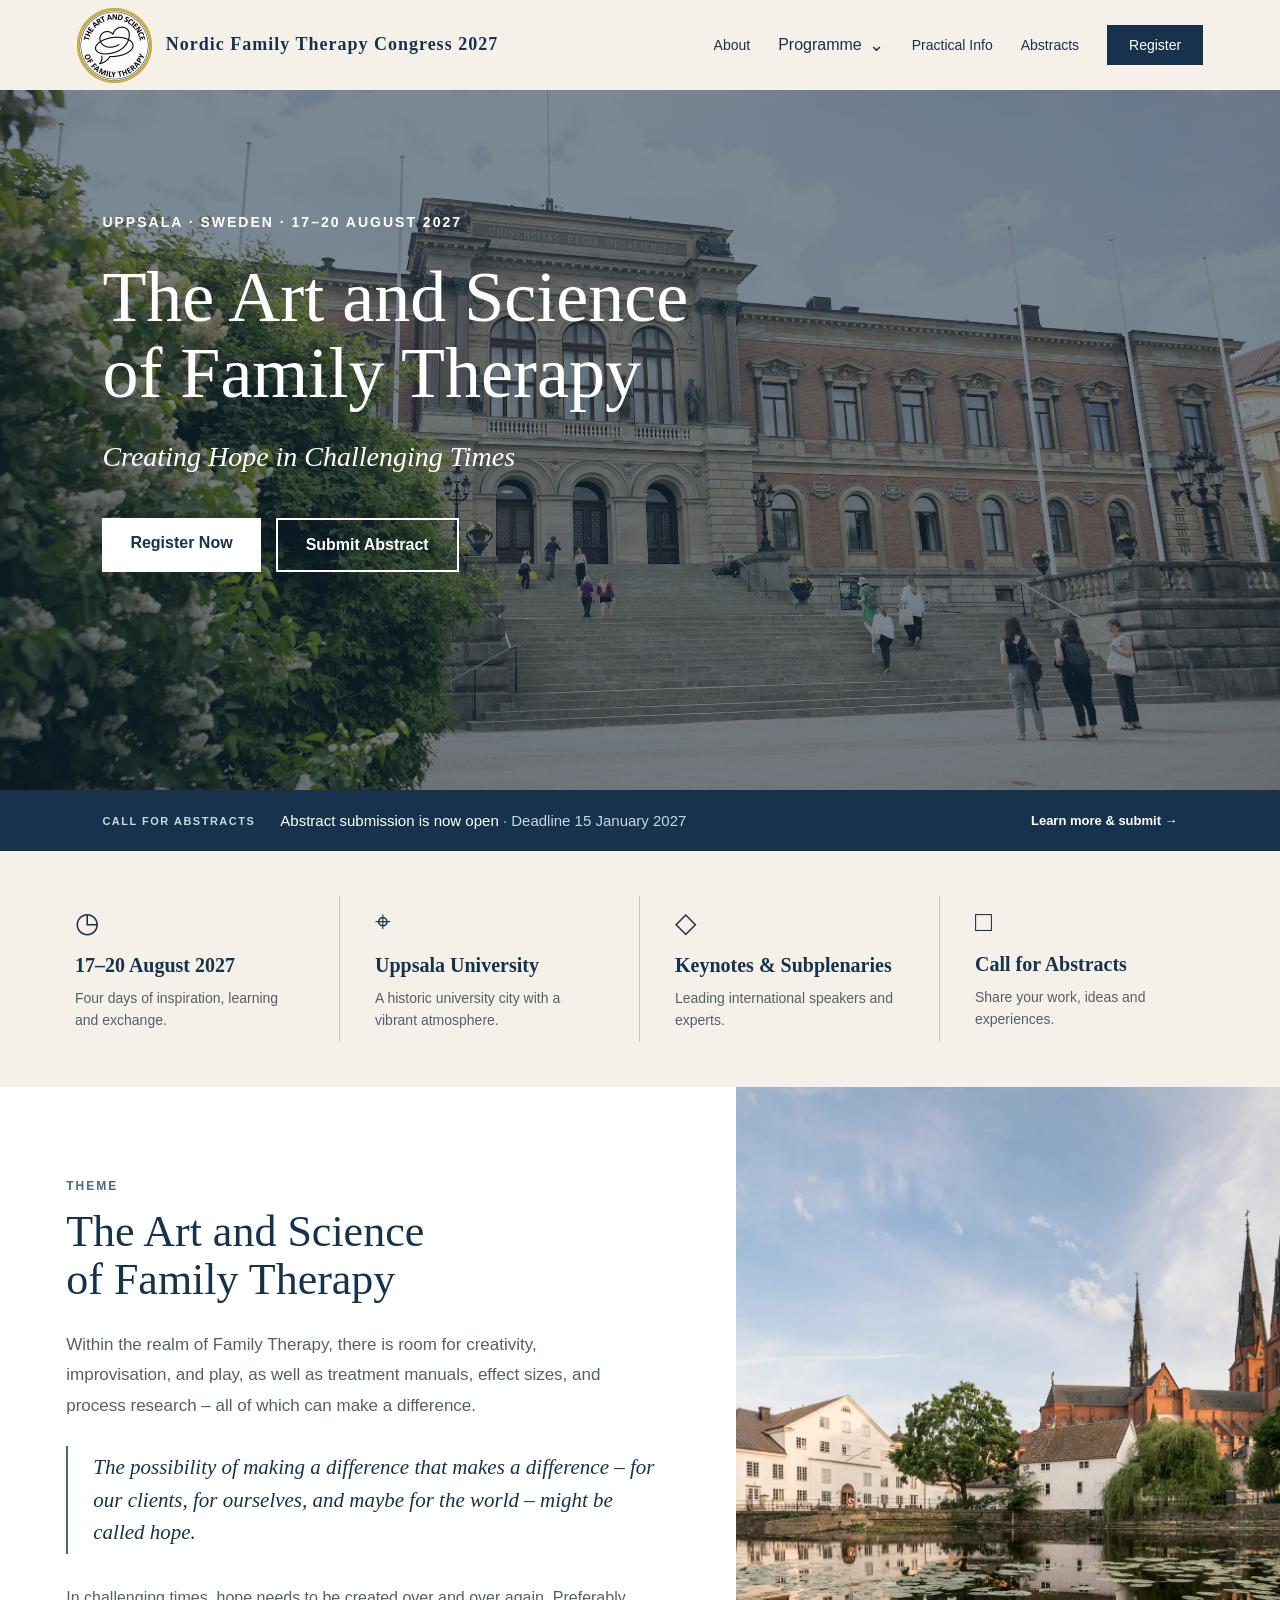
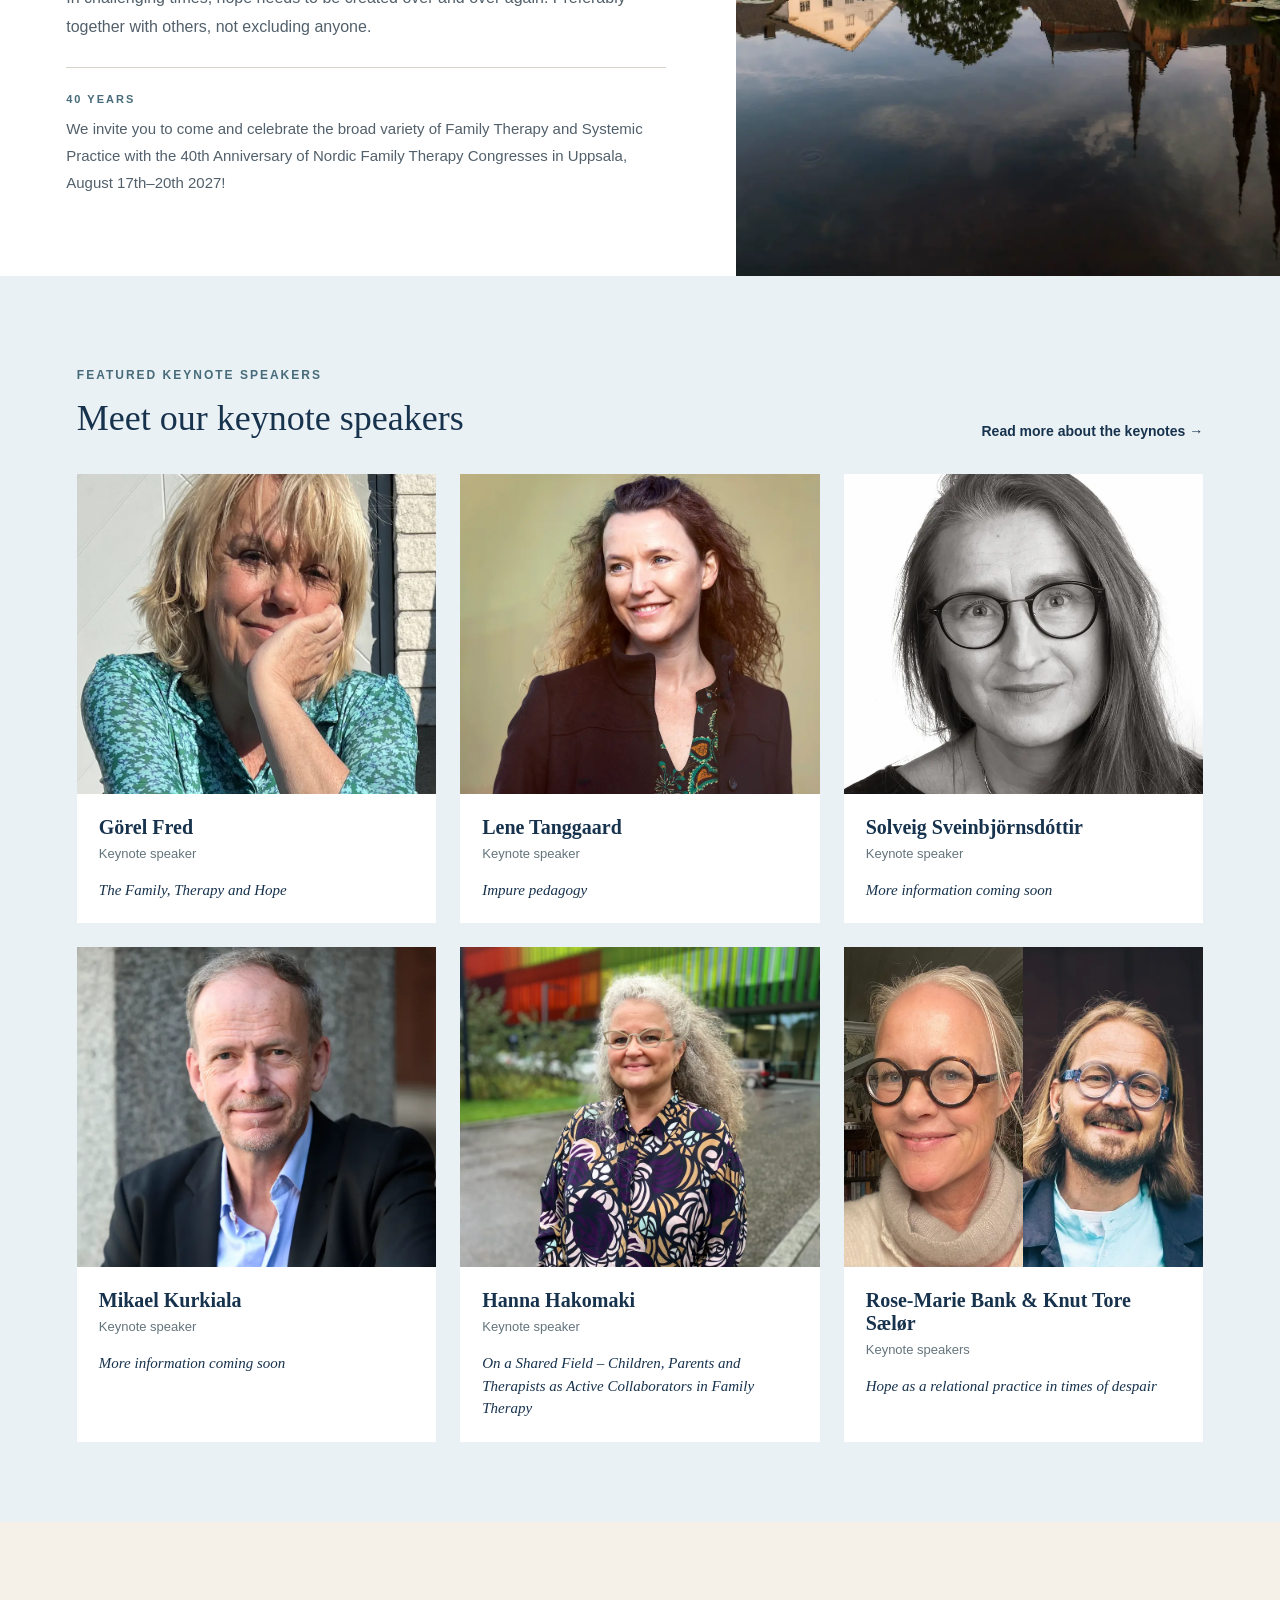
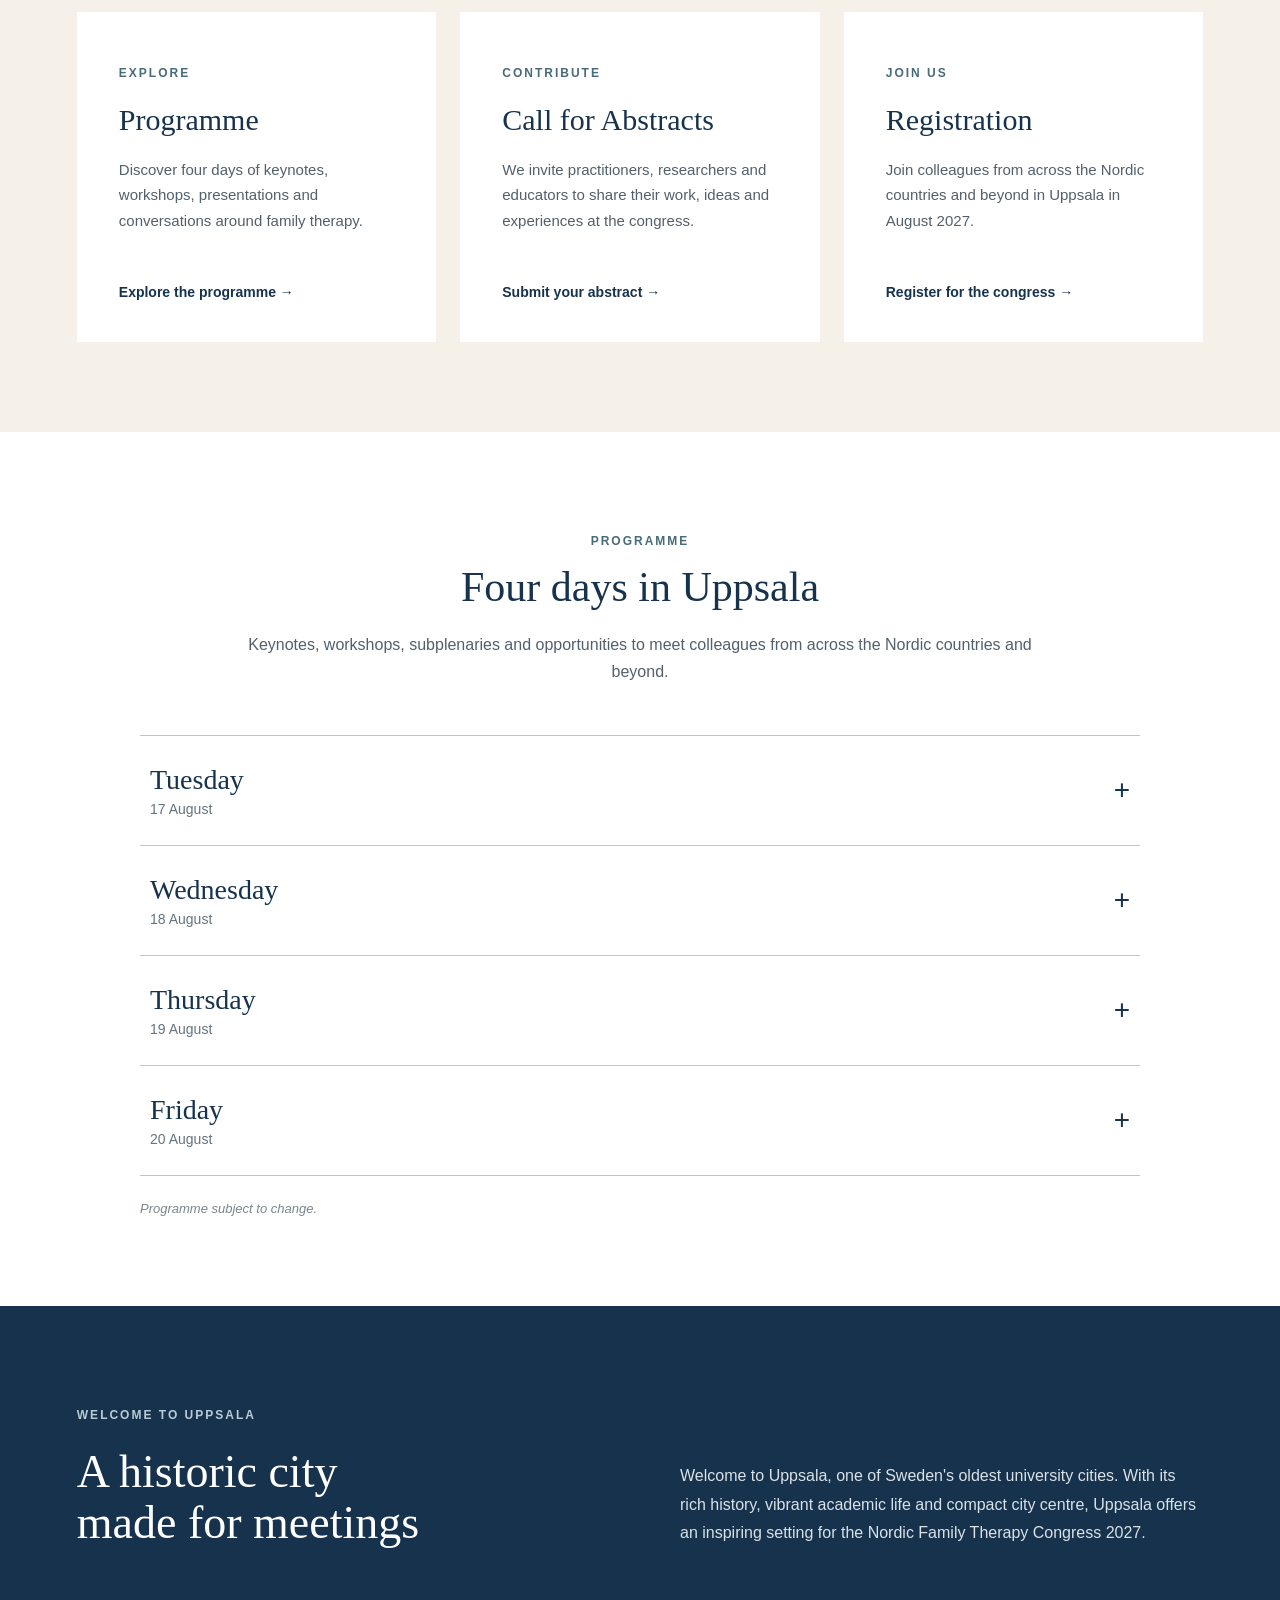
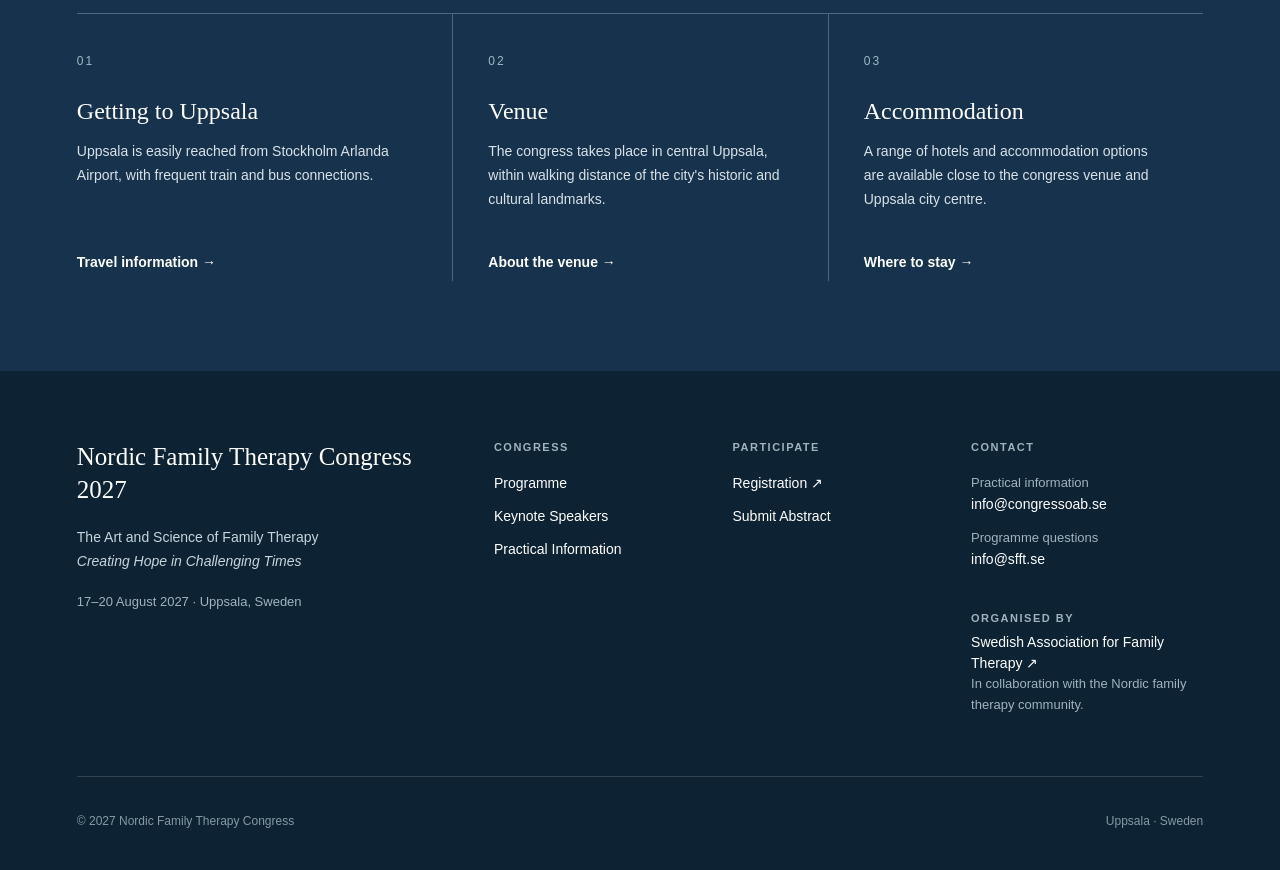
==== commit 9db83e1e: "lagt till subplenaries, fixa lite utseende, ändrat menyn till dropdown vid programme och fixat pract" ====
--- a/index.html
+++ b/index.html
@@ -1,5 +1,6 @@
 <!DOCTYPE html>
 <html lang="en">
+
 <head>
     <meta charset="UTF-8">
     <meta name="viewport" content="width=device-width, initial-scale=1.0">
@@ -12,42 +13,49 @@
 
     <header>
 
-    <div class="logo">
-    <a href="index.html">
-        <img src="images/logo.webp"
-             alt="Nordic Family Therapy Congress 2027 logo">
-        <span>Nordic Family Therapy Congress 2027</span>
-    </a>
-</div>
-
-    <button
-        class="menu-toggle"
-        aria-label="Open menu"
-        aria-expanded="false"
-    >
-        <span></span>
-        <span></span>
-        <span></span>
-    </button>
-
-    <nav id="main-nav">
-        <a href="#about">About</a>
-        <a href="#programme">Programme</a>
-        <a href="keynotes.html">Keynotes</a>
-        <a href="practical-info.html">Practical Info</a>
-        <a href="abstracts.html">Abstracts</a>
-
-        <a
-            class="register-button"
-            href="https://axacoair.se/go?Ll78cadP"
-            target="_blank"
-            rel="noopener noreferrer"
-        >
-            Register
-        </a>
-    </nav>
-
-</header>
+        <div class="logo">
+            <a href="index.html">
+                <img src="images/logo.webp" alt="Nordic Family Therapy Congress 2027 logo">
+                <span>Nordic Family Therapy Congress 2027</span>
+            </a>
+        </div>
+
+        <button class="menu-toggle" aria-label="Open menu" aria-expanded="false">
+            <span></span>
+            <span></span>
+            <span></span>
+        </button>
+
+
+        <nav id="main-nav">
+
+            <a href="#about">About</a>
+
+            <div class="nav-dropdown">
+                <button class="nav-dropdown-toggle" type="button" aria-expanded="false"
+                    aria-controls="programme-submenu">
+                    Programme
+                    <span class="dropdown-arrow" aria-hidden="true">⌄</span>
+                </button>
+
+                <div class="nav-dropdown-menu" id="programme-submenu">
+                    <a href="#programme">Programme Overview</a>
+                    <a href="keynotes.html">Keynote Speakers</a>
+                    <a href="subplenaries.html">Subplenaries</a>
+                </div>
+            </div>
+
+            <a href="practical-info.html">Practical Info</a>
+            <a href="abstracts.html">Abstracts</a>
+
+            <a class="register-button" href="https://axacoair.se/go?Ll78cadP" target="_blank" rel="noopener noreferrer">
+                Register
+            </a>
+
+        </nav>
+
+
+    </header>
 
 
     <main>
@@ -68,795 +76,782 @@
             </h2>
 
             <div class="buttons">
-                <a
-    class="primary-button"
-    href="https://axacoair.se/go?Ll78cadP"
-    target="_blank"
-    rel="noopener noreferrer"
->
-    Register Now
-</a>
-                <a
-    class="secondary-button"
-    href="abstracts.html"
->
-    Submit Abstract
-</a>
+                <a class="primary-button" href="https://axacoair.se/go?Ll78cadP" target="_blank"
+                    rel="noopener noreferrer">
+                    Register Now
+                </a>
+                <a class="secondary-button" href="abstracts.html">
+                    Submit Abstract
+                </a>
             </div>
 
         </section>
 
-<section class="abstract-notice">
-    <div class="abstract-notice-inner">
-
-        <div class="abstract-notice-text">
-            <span>CALL FOR ABSTRACTS</span>
-            <p>
-                Abstract submission is now open
-                <strong>· Deadline 15 January 2027</strong>
+        <section class="abstract-notice">
+            <div class="abstract-notice-inner">
+
+                <div class="abstract-notice-text">
+                    <span>CALL FOR ABSTRACTS</span>
+                    <p>
+                        Abstract submission is now open
+                        <strong>· Deadline 15 January 2027</strong>
+                    </p>
+                </div>
+
+                <a href="abstracts.html">
+                    Learn more &amp; submit →
+                </a>
+
+            </div>
+        </section>
+
+        <section class="quick-info">
+
+            <div class="info-box">
+                <div class="info-icon">◷</div>
+                <h3>17–20 August 2027</h3>
+                <p>Four days of inspiration, learning and exchange.</p>
+            </div>
+
+            <div class="info-box">
+                <div class="info-icon">⌖</div>
+                <h3>Uppsala University</h3>
+                <p>A historic university city with a vibrant atmosphere.</p>
+            </div>
+
+            <div class="info-box">
+                <div class="info-icon">◇</div>
+                <h3>Keynotes & Subplenaries</h3>
+                <p>Leading international speakers and experts.</p>
+            </div>
+
+            <div class="info-box">
+                <div class="info-icon">□</div>
+                <h3>Call for Abstracts</h3>
+                <p>Share your work, ideas and experiences.</p>
+            </div>
+
+        </section>
+        <section class="theme-section" id="about">
+
+            <div class="theme-text">
+
+                <p class="section-label">THEME</p>
+
+                <h2>
+                    The Art and Science<br>
+                    of Family Therapy
+                </h2>
+
+                <p class="theme-lead">
+                    Within the realm of Family Therapy, there is room for creativity,
+                    improvisation, and play, as well as treatment manuals, effect sizes,
+                    and process research – all of which can make a difference.
+                </p>
+
+                <blockquote class="theme-quote">
+                    The possibility of making a difference that makes a difference
+                    – for our clients, for ourselves, and maybe for the world –
+                    might be called hope.
+                </blockquote>
+
+                <p>
+                    In challenging times, hope needs to be created over and over again.
+                    Preferably together with others, not excluding anyone.
+                </p>
+
+                <div class="anniversary-note">
+                    <span>40 YEARS</span>
+
+                    <p>
+                        We invite you to come and celebrate the broad variety of
+                        Family Therapy and Systemic Practice with the 40th Anniversary
+                        of Nordic Family Therapy Congresses in Uppsala,
+                        August 17th–20th 2027!
+                    </p>
+                </div>
+
+            </div>
+
+            <div class="theme-image">
+                <img src="images/uppsala.webp" alt="Uppsala">
+            </div>
+
+        </section>
+        <section class="speakers-section" id="speakers">
+
+            <div class="section-heading">
+                <div>
+                    <p class="section-label">FEATURED KEYNOTE SPEAKERS</p>
+                    <h2>Meet our keynote speakers</h2>
+                </div>
+
+                <a href="keynotes.html" class="text-link">
+                    Read more about the keynotes →
+                </a>
+            </div>
+
+            <div class="speakers-grid">
+
+                <article class="speaker-card">
+
+                    <img class="speaker-photo" src="images/speakers/gorel_fred.webp" alt="Gorel Fred">
+
+                    <div class="speaker-info">
+                        <h3>Görel Fred</h3>
+                        <p class="speaker-meta">Keynote speaker</p>
+                        <p class="speaker-title">
+                            The Family, Therapy and Hope
+                        </p>
+                    </div>
+
+                </article>
+
+                <article class="speaker-card">
+
+                    <img class="speaker-photo" src="images/speakers/lene_tanggaard.webp" alt="Lene Tanggaard">
+
+                    <div class="speaker-info">
+                        <h3>Lene Tanggaard</h3>
+                        <p class="speaker-meta">Keynote speaker</p>
+                        <p class="speaker-title">
+                            Impure pedagogy
+                        </p>
+                    </div>
+
+                </article>
+
+                <article class="speaker-card">
+
+                    <img class="speaker-photo" src="images/speakers/solveig_sveinbjornsdottir.webp"
+                        alt="Solveig Sveinbjörnsdóttir">
+
+                    <div class="speaker-info">
+                        <h3>Solveig Sveinbjörnsdóttir</h3>
+                        <p class="speaker-meta">Keynote speaker</p>
+                        <p class="speaker-title">
+                            More information coming soon
+                        </p>
+                    </div>
+
+                </article>
+
+                <article class="speaker-card">
+
+                    <img class="speaker-photo mikael-photo" src="images/speakers/mikael_kurkiala.webp"
+                        alt="Mikael Kurkiala">
+
+                    <div class="speaker-info">
+                        <h3>Mikael Kurkiala</h3>
+                        <p class="speaker-meta">Keynote speaker</p>
+                        <p class="speaker-title">
+                            More information coming soon
+                        </p>
+                    </div>
+
+                </article>
+
+                <article class="speaker-card">
+
+                    <img class="speaker-photo" src="images/speakers/hanna_hakomaki.webp" alt="Hanna Hakomaki">
+
+                    <div class="speaker-info">
+                        <h3>Hanna Hakomaki</h3>
+                        <p class="speaker-meta">Keynote speaker</p>
+                        <p class="speaker-title">
+                            On a Shared Field – Children, Parents and Therapists as Active Collaborators in Family
+                            Therapy
+                        </p>
+                    </div>
+
+                </article>
+
+                <article class="speaker-card">
+
+                    <div class="dual-speaker-photo">
+
+                        <img src="images/speakers/rose-marie_bank.webp" alt="Rose-Marie Bank">
+
+                        <img src="images/speakers/knut_tore_salor.webp" alt="Knut Tore Sælør">
+
+                    </div>
+
+                    <div class="speaker-info">
+                        <h3>Rose-Marie Bank & Knut Tore Sælør</h3>
+
+                        <p class="speaker-meta">
+                            Keynote speakers
+                        </p>
+
+                        <p class="speaker-title">
+                            Hope as a relational practice in times of despair
+                        </p>
+                    </div>
+
+                </article>
+
+            </div>
+
+        </section>
+        <section class="action-section">
+
+            <div class="action-grid">
+
+                <article class="action-card">
+                    <p class="section-label">EXPLORE</p>
+                    <h2>Programme</h2>
+                    <p>
+                        Discover four days of keynotes, workshops, presentations
+                        and conversations around family therapy.
+                    </p>
+
+                    <a href="#programme" class="action-link">
+                        Explore the programme →
+                    </a>
+                </article>
+
+                <article class="action-card">
+                    <p class="section-label">CONTRIBUTE</p>
+                    <h2>Call for Abstracts</h2>
+                    <p>
+                        We invite practitioners, researchers and educators to share
+                        their work, ideas and experiences at the congress.
+                    </p>
+
+
+                    <a href="abstracts.html" class="action-link">
+                        Submit your abstract →
+                    </a>
+
+
+                </article>
+
+                <article class="action-card">
+                    <p class="section-label">JOIN US</p>
+                    <h2>Registration</h2>
+                    <p>
+                        Join colleagues from across the Nordic countries and beyond
+                        in Uppsala in August 2027.
+                    </p>
+
+                    <a href="https://axacoair.se/go?Ll78cadP" class="action-link" target="_blank"
+                        rel="noopener noreferrer">
+                        Register for the congress →
+                    </a>
+                </article>
+
+            </div>
+
+        </section>
+
+        <section class="programme-section" id="programme">
+
+            <div class="programme-heading">
+                <p class="section-label">PROGRAMME</p>
+                <h2>Four days in Uppsala</h2>
+                <p>
+                    Keynotes, workshops, subplenaries and opportunities to meet
+                    colleagues from across the Nordic countries and beyond.
+                </p>
+            </div>
+
+            <div class="programme-days">
+
+                <!-- TUESDAY -->
+                <details class="programme-day">
+                    <summary>
+                        <div>
+                            <span class="day-name">Tuesday</span>
+                            <span class="day-date">17 August</span>
+                        </div>
+                        <span class="day-symbol">+</span>
+                    </summary>
+
+                    <div class="programme-content">
+
+                        <div class="programme-item">
+                            <time>15.00–20.00</time>
+                            <span>Pre-registration</span>
+                        </div>
+
+                        <div class="programme-item">
+                            <time>17.00</time>
+                            <span>Optional tour of the city</span>
+                        </div>
+
+                        <div class="programme-item">
+                            <time>19.00</time>
+                            <span>Meet and greet at Norrlands Nation</span>
+                        </div>
+
+                    </div>
+                </details>
+
+
+                <!-- WEDNESDAY -->
+                <details class="programme-day">
+                    <summary>
+                        <div>
+                            <span class="day-name">Wednesday</span>
+                            <span class="day-date">18 August</span>
+                        </div>
+                        <span class="day-symbol">+</span>
+                    </summary>
+
+                    <div class="programme-content">
+
+                        <div class="programme-item">
+                            <time>07.30</time>
+                            <span>Morning activity</span>
+                        </div>
+
+                        <div class="programme-item">
+                            <time>08.00–17.30</time>
+                            <span>Registration and reception</span>
+                        </div>
+
+                        <div class="programme-item">
+                            <time>09.00</time>
+                            <span>Opening Ceremony</span>
+                        </div>
+
+                        <div class="programme-item keynote-item">
+                            <time>09.30</time>
+                            <span><strong>Keynote — Görel Fred</strong> · Sweden</span>
+                        </div>
+
+                        <div class="programme-item">
+                            <time>10.30</time>
+                            <span>Coffee break</span>
+                        </div>
+
+                        <div class="programme-item keynote-item">
+                            <time>11.00</time>
+                            <span><strong>Keynote — Lene Tanggaard</strong> · Denmark</span>
+                        </div>
+
+                        <div class="programme-item">
+                            <time>12.00</time>
+                            <span>Practical information / Cultural moment</span>
+                        </div>
+
+                        <div class="programme-item">
+                            <time>12.15</time>
+                            <span>Lunch</span>
+                        </div>
+
+                        <div class="programme-item">
+                            <time>13.30</time>
+                            <span>Subplenaries</span>
+                        </div>
+
+                        <div class="programme-item">
+                            <time>14.30</time>
+                            <span>Coffee break</span>
+                        </div>
+
+                        <div class="programme-item">
+                            <time>15.00</time>
+                            <span>Workshops / W1</span>
+                        </div>
+
+                        <div class="programme-item">
+                            <time>15.45</time>
+                            <span>Break</span>
+                        </div>
+
+                        <div class="programme-item">
+                            <time>16.15</time>
+                            <span>Workshops / W2</span>
+                        </div>
+
+                        <div class="programme-item">
+                            <time>17.00</time>
+                            <span>End of day</span>
+                        </div>
+
+                        <div class="programme-item">
+                            <time>19.00</time>
+                            <span>
+                                Evening activities — guided tour in Uppsala Cathedral
+                                and other activities
+                            </span>
+                        </div>
+
+                    </div>
+                </details>
+
+
+                <!-- THURSDAY -->
+                <details class="programme-day">
+                    <summary>
+                        <div>
+                            <span class="day-name">Thursday</span>
+                            <span class="day-date">19 August</span>
+                        </div>
+                        <span class="day-symbol">+</span>
+                    </summary>
+
+                    <div class="programme-content">
+
+                        <div class="programme-item">
+                            <time>07.30</time>
+                            <span>Morning activity</span>
+                        </div>
+
+                        <div class="programme-item">
+                            <time>08.00–18.30</time>
+                            <span>Registration</span>
+                        </div>
+
+                        <div class="programme-item">
+                            <time>08.30</time>
+                            <span>Cultural activity</span>
+                        </div>
+
+                        <div class="programme-item keynote-item">
+                            <time>08.45</time>
+                            <span><strong>Keynote — Solveig Sveinbjörnsdóttir</strong> · Iceland</span>
+                        </div>
+
+                        <div class="programme-item">
+                            <time>09.45</time>
+                            <span>Coffee break</span>
+                        </div>
+
+                        <div class="programme-item keynote-item">
+                            <time>10.15</time>
+                            <span><strong>Keynote — Mikael Kurkiala</strong> · Sweden</span>
+                        </div>
+
+                        <div class="programme-item">
+                            <time>11.15</time>
+                            <span>Break</span>
+                        </div>
+
+                        <div class="programme-item">
+                            <time>11.30</time>
+                            <span>Workshops</span>
+                        </div>
+
+                        <div class="programme-item">
+                            <time>12.15</time>
+                            <span>Lunch</span>
+                        </div>
+
+                        <div class="programme-item">
+                            <time>13.30</time>
+                            <span>Subplenaries</span>
+                        </div>
+
+                        <div class="programme-item">
+                            <time>14.30</time>
+                            <span>Fika</span>
+                        </div>
+
+                        <div class="programme-item">
+                            <time>15.00</time>
+                            <span>Workshops / W4</span>
+                        </div>
+
+                        <div class="programme-item">
+                            <time>15.45</time>
+                            <span>Break</span>
+                        </div>
+
+                        <div class="programme-item">
+                            <time>16.15</time>
+                            <span>Workshops / W5</span>
+                        </div>
+
+                        <div class="programme-item">
+                            <time>17.00</time>
+                            <span>End of day</span>
+                        </div>
+
+                        <div class="programme-item">
+                            <time>18.00–18.30</time>
+                            <span>Welcome to Uppsala Castle for mingle</span>
+                        </div>
+
+                        <div class="programme-item">
+                            <time>18.30</time>
+                            <span>Doors open for the Castle Ball</span>
+                        </div>
+
+                        <div class="programme-item">
+                            <time>19.00</time>
+                            <span>Dinner begins</span>
+                        </div>
+
+                    </div>
+                </details>
+
+
+                <!-- FRIDAY -->
+                <details class="programme-day">
+                    <summary>
+                        <div>
+                            <span class="day-name">Friday</span>
+                            <span class="day-date">20 August</span>
+                        </div>
+                        <span class="day-symbol">+</span>
+                    </summary>
+
+                    <div class="programme-content">
+
+                        <div class="programme-item">
+                            <time>07.30</time>
+                            <span>Morning activity</span>
+                        </div>
+
+                        <div class="programme-item">
+                            <time>08.00–13.00</time>
+                            <span>Reception open</span>
+                        </div>
+
+                        <div class="programme-item">
+                            <time>08.30</time>
+                            <span>Cultural opening</span>
+                        </div>
+
+                        <div class="programme-item keynote-item">
+                            <time>08.45</time>
+                            <span><strong>Keynote — Hanna Hakomäki</strong> · Finland</span>
+                        </div>
+
+                        <div class="programme-item">
+                            <time>09.45</time>
+                            <span>Coffee break</span>
+                        </div>
+
+                        <div class="programme-item">
+                            <time>10.15</time>
+                            <span>Workshops / W6</span>
+                        </div>
+
+                        <div class="programme-item">
+                            <time>11.00</time>
+                            <span>Break</span>
+                        </div>
+
+                        <div class="programme-item">
+                            <time>11.30</time>
+                            <span>Workshops / W7</span>
+                        </div>
+
+                        <div class="programme-item">
+                            <time>12.15</time>
+                            <span>Lunch</span>
+                        </div>
+
+                        <div class="programme-item keynote-item">
+                            <time>13.30</time>
+                            <span>
+                                <strong>Keynote — Knut Tore Sælør &amp; Rose-Marie Bank</strong>
+                                · Norway
+                            </span>
+                        </div>
+
+                        <div class="programme-item">
+                            <time>14.30</time>
+                            <span>Closing Ceremony</span>
+                        </div>
+
+                        <div class="programme-item">
+                            <time>15.15</time>
+                            <span>End of Congress</span>
+                        </div>
+
+                    </div>
+                </details>
+
+            </div>
+
+            <p class="programme-note">
+                Programme subject to change.
             </p>
+
+        </section>
+        <section class="uppsala-section" id="practical-info">
+
+            <div class="uppsala-intro">
+
+                <p class="section-label light-label">WELCOME TO UPPSALA</p>
+
+                <h2>
+                    A historic city<br>
+                    made for meetings
+                </h2>
+
+                <p>
+                    Welcome to Uppsala, one of Sweden's oldest university cities.
+                    With its rich history, vibrant academic life and compact city
+                    centre, Uppsala offers an inspiring setting for the Nordic
+                    Family Therapy Congress 2027.
+                </p>
+
+            </div>
+
+            <div class="practical-grid">
+
+                <article class="practical-item">
+                    <span class="practical-number">01</span>
+                    <h3>Getting to Uppsala</h3>
+                    <p>
+                        Uppsala is easily reached from Stockholm Arlanda Airport,
+                        with frequent train and bus connections.
+                    </p>
+                    <a href="#" class="light-link">
+                        Travel information →
+                    </a>
+                </article>
+
+                <article class="practical-item">
+                    <span class="practical-number">02</span>
+                    <h3>Venue</h3>
+                    <p>
+                        The congress takes place in central Uppsala, within walking
+                        distance of the city's historic and cultural landmarks.
+                    </p>
+                    <a href="#" class="light-link">
+                        About the venue →
+                    </a>
+                </article>
+
+                <article class="practical-item">
+                    <span class="practical-number">03</span>
+                    <h3>Accommodation</h3>
+                    <p>
+                        A range of hotels and accommodation options are available
+                        close to the congress venue and Uppsala city centre.
+                    </p>
+                    <a href="#" class="light-link">
+                        Where to stay →
+                    </a>
+                </article>
+
+            </div>
+
+        </section>
+    </main>
+    <footer class="site-footer">
+
+        <div class="footer-main">
+
+            <div class="footer-brand">
+                <p class="footer-title">
+                    Nordic Family Therapy Congress 2027
+                </p>
+
+                <p class="footer-theme">
+                    The Art and Science of Family Therapy<br>
+                    <em>Creating Hope in Challenging Times</em>
+                </p>
+
+                <p class="footer-date">
+                    17–20 August 2027 · Uppsala, Sweden
+                </p>
+            </div>
+
+            <div class="footer-links">
+                <h3>Congress</h3>
+
+                <a href="#programme">Programme</a>
+                <a href="keynotes.html">Keynote Speakers</a>
+                <a href="practical-info.html">Practical Information</a>
+            </div>
+
+            <div class="footer-links">
+                <h3>Participate</h3>
+
+                <a href="https://axacoair.se/go?Ll78cadP" target="_blank" rel="noopener noreferrer">
+                    Registration ↗
+                </a>
+
+                <a href="abstracts.html">Submit Abstract</a>
+            </div>
+
+            <div class="footer-links">
+                <h3>Contact</h3>
+
+                <p>
+                    Practical information<br>
+                    <a href="mailto:info@congressoab.se">info@congressoab.se</a>
+                </p>
+
+                <p>
+                    Programme questions<br>
+                    <a href="mailto:info@sfft.se">info@sfft.se</a>
+                </p>
+
+                <div class="footer-organiser">
+                    <h3>Organised by</h3>
+                    <a href="https://sfft.se/" target="_blank" rel="noopener noreferrer">
+                        Swedish Association for Family Therapy ↗
+                    </a>
+                    <p>In collaboration with the Nordic family therapy community.</p>
+                </div>
+            </div>
+
         </div>
 
-        <a href="abstracts.html">
-            Learn more &amp; submit →
-        </a>
-
-    </div>
-</section>
-
-<section class="quick-info">
-
-    <div class="info-box">
-        <div class="info-icon">◷</div>
-        <h3>17–20 August 2027</h3>
-        <p>Four days of inspiration, learning and exchange.</p>
-    </div>
-
-    <div class="info-box">
-        <div class="info-icon">⌖</div>
-        <h3>Uppsala University</h3>
-        <p>A historic university city with a vibrant atmosphere.</p>
-    </div>
-
-    <div class="info-box">
-        <div class="info-icon">◇</div>
-        <h3>Keynotes & Subplenaries</h3>
-        <p>Leading international speakers and experts.</p>
-    </div>
-
-    <div class="info-box">
-        <div class="info-icon">□</div>
-        <h3>Call for Abstracts</h3>
-        <p>Share your work, ideas and experiences.</p>
-    </div>
-
-</section>
-<section class="theme-section" id="about">
-
-    <div class="theme-text">
-
-        <p class="section-label">THEME</p>
-
-        <h2>
-            The Art and Science<br>
-            of Family Therapy
-        </h2>
-
-        <p class="theme-lead">
-            Within the realm of Family Therapy, there is room for creativity,
-            improvisation, and play, as well as treatment manuals, effect sizes,
-            and process research – all of which can make a difference.
-        </p>
-
-        <blockquote class="theme-quote">
-            The possibility of making a difference that makes a difference
-            – for our clients, for ourselves, and maybe for the world –
-            might be called hope.
-        </blockquote>
-
-        <p>
-            In challenging times, hope needs to be created over and over again.
-            Preferably together with others, not excluding anyone.
-        </p>
-
-        <div class="anniversary-note">
-            <span>40 YEARS</span>
-
-            <p>
-                We invite you to come and celebrate the broad variety of
-                Family Therapy and Systemic Practice with the 40th Anniversary
-                of Nordic Family Therapy Congresses in Uppsala,
-                August 17th–20th 2027!
-            </p>
+        <div class="footer-bottom">
+            <p>© 2027 Nordic Family Therapy Congress</p>
+
+            <p>Uppsala · Sweden</p>
         </div>
 
-    </div>
-
-    <div class="theme-image">
-        <img src="images/uppsala.webp" alt="Uppsala">
-    </div>
-
-</section>
-<section class="speakers-section" id="speakers">
-
-    <div class="section-heading">
-        <div>
-            <p class="section-label">FEATURED KEYNOTE SPEAKERS</p>
-            <h2>Meet our keynote speakers</h2>
-        </div>
-
-        <a href="keynotes.html" class="text-link">
-    Read more about the keynotes →
-</a>
-    </div>
-
-    <div class="speakers-grid">
-
-        <article class="speaker-card">
-
-    <img
-        class="speaker-photo"
-        src="images/speakers/gorel_fred.webp"
-        alt="Gorel Fred"
-    >
-
-    <div class="speaker-info">
-        <h3>Görel Fred</h3>
-        <p class="speaker-meta">Keynote speaker</p>
-        <p class="speaker-title">
-            The Family, Therapy and Hope
-        </p>
-    </div>
-
-</article>
-
-        <article class="speaker-card">
-
-    <img
-        class="speaker-photo"
-        src="images/speakers/lene_tanggaard.webp"
-        alt="Lene Tanggaard"
-    >
-
-    <div class="speaker-info">
-        <h3>Lene Tanggaard</h3>
-        <p class="speaker-meta">Keynote speaker</p>
-        <p class="speaker-title">
-            Impure Pedagogy
-        </p>
-    </div>
-
-</article>
-
-        <article class="speaker-card">
-
-    <img
-        class="speaker-photo"
-        src="images/speakers/solveig_sveinbjornsdottir.webp"
-        alt="Solveig Sveinbjörnsdóttir"
-    >
-
-    <div class="speaker-info">
-        <h3>Solveig Sveinbjörnsdóttir</h3>
-        <p class="speaker-meta">Keynote speaker</p>
-        <p class="speaker-title">
-            More information coming soon
-        </p>
-    </div>
-
-</article>
-
-       <article class="speaker-card">
-
-    <img
-    class="speaker-photo mikael-photo"
-    src="images/speakers/mikael_kurkiala.webp"
-    alt="Mikael Kurkiala"
->
-
-    <div class="speaker-info">
-        <h3>Mikael Kurkiala</h3>
-        <p class="speaker-meta">Keynote speaker</p>
-        <p class="speaker-title">
-            More information coming soon
-        </p>
-    </div>
-
-</article>
-
-        <article class="speaker-card">
-
-    <img
-        class="speaker-photo"
-        src="images/speakers/hanna_hakomaki.webp"
-        alt="Hanna Hakomaki"
-    >
-
-    <div class="speaker-info">
-        <h3>Hanna Hakomaki</h3>
-        <p class="speaker-meta">Keynote speaker</p>
-        <p class="speaker-title">
-            On a Shared Field – Children, Parents and Therapists as Active Collaborators in Family Therapy
-        </p>
-    </div>
-
-</article>
-
-<article class="speaker-card">
-
-    <div class="dual-speaker-photo">
-
-        <img
-            src="images/speakers/rose-marie_bank.webp"
-            alt="Rose-Marie Bank"
-        >
-
-        <img
-            src="images/speakers/knut_tore_salor.webp"
-            alt="Knut Tore Sælør"
-        >
-
-    </div>
-
-    <div class="speaker-info">
-        <h3>Rose-Marie Bank & Knut Tore Sælør</h3>
-
-        <p class="speaker-meta">
-            Keynote speakers
-        </p>
-
-        <p class="speaker-title">
-            Hope as a relational practice in times of despair
-        </p>
-    </div>
-
-</article>
-
-    </div>
-
-</section>
-<section class="action-section">
-
-    <div class="action-grid">
-
-        <article class="action-card">
-            <p class="section-label">EXPLORE</p>
-            <h2>Programme</h2>
-            <p>
-                Discover four days of keynotes, workshops, presentations
-                and conversations around family therapy.
-            </p>
-
-            <a href="#programme" class="action-link">
-                Explore the programme →
-            </a>
-        </article>
-
-        <article class="action-card">
-            <p class="section-label">CONTRIBUTE</p>
-            <h2>Call for Abstracts</h2>
-            <p>
-                We invite practitioners, researchers and educators to share
-                their work, ideas and experiences at the congress.
-            </p>
-
-            <a
-                href="https://axacoair.se/go?FrjeRPb4"
-                class="action-link"
-                target="_blank"
-                rel="noopener noreferrer"
-            >
-                Submit your abstract →
-            </a>
-        </article>
-
-        <article class="action-card">
-            <p class="section-label">JOIN US</p>
-            <h2>Registration</h2>
-            <p>
-                Join colleagues from across the Nordic countries and beyond
-                in Uppsala in August 2027.
-            </p>
-
-            <a
-                href="https://axacoair.se/go?Ll78cadP"
-                class="action-link"
-                target="_blank"
-                rel="noopener noreferrer"
-            >
-                Register for the congress →
-            </a>
-        </article>
-
-    </div>
-
-</section>
-
-<section class="programme-section" id="programme">
-
-    <div class="programme-heading">
-        <p class="section-label">PROGRAMME</p>
-        <h2>Four days in Uppsala</h2>
-        <p>
-            Keynotes, workshops, subplenaries and opportunities to meet
-            colleagues from across the Nordic countries and beyond.
-        </p>
-    </div>
-
-    <div class="programme-days">
-
-        <!-- TUESDAY -->
-        <details class="programme-day">
-            <summary>
-                <div>
-                    <span class="day-name">Tuesday</span>
-                    <span class="day-date">17 August</span>
-                </div>
-                <span class="day-symbol">+</span>
-            </summary>
-
-            <div class="programme-content">
-
-                <div class="programme-item">
-                    <time>15.00–20.00</time>
-                    <span>Pre-registration</span>
-                </div>
-
-                <div class="programme-item">
-                    <time>17.00</time>
-                    <span>Optional tour of the city</span>
-                </div>
-
-                <div class="programme-item">
-                    <time>19.00</time>
-                    <span>Meet and greet at Norrlands Nation</span>
-                </div>
-
-            </div>
-        </details>
-
-
-        <!-- WEDNESDAY -->
-        <details class="programme-day">
-            <summary>
-                <div>
-                    <span class="day-name">Wednesday</span>
-                    <span class="day-date">18 August</span>
-                </div>
-                <span class="day-symbol">+</span>
-            </summary>
-
-            <div class="programme-content">
-
-                <div class="programme-item">
-                    <time>07.30</time>
-                    <span>Morning activity</span>
-                </div>
-
-                <div class="programme-item">
-                    <time>08.00–17.30</time>
-                    <span>Registration and reception</span>
-                </div>
-
-                <div class="programme-item">
-                    <time>09.00</time>
-                    <span>Opening Ceremony</span>
-                </div>
-
-                <div class="programme-item keynote-item">
-                    <time>09.30</time>
-                    <span><strong>Keynote — Görel Fred</strong> · Sweden</span>
-                </div>
-
-                <div class="programme-item">
-                    <time>10.30</time>
-                    <span>Coffee break</span>
-                </div>
-
-                <div class="programme-item keynote-item">
-                    <time>11.00</time>
-                    <span><strong>Keynote — Lene Tanggaard</strong> · Denmark</span>
-                </div>
-
-                <div class="programme-item">
-                    <time>12.00</time>
-                    <span>Practical information / Cultural moment</span>
-                </div>
-
-                <div class="programme-item">
-                    <time>12.15</time>
-                    <span>Lunch</span>
-                </div>
-
-                <div class="programme-item">
-                    <time>13.30</time>
-                    <span>Subplenaries</span>
-                </div>
-
-                <div class="programme-item">
-                    <time>14.30</time>
-                    <span>Coffee break</span>
-                </div>
-
-                <div class="programme-item">
-                    <time>15.00</time>
-                    <span>Workshops / W1</span>
-                </div>
-
-                <div class="programme-item">
-                    <time>15.45</time>
-                    <span>Break</span>
-                </div>
-
-                <div class="programme-item">
-                    <time>16.15</time>
-                    <span>Workshops / W2</span>
-                </div>
-
-                <div class="programme-item">
-                    <time>17.00</time>
-                    <span>End of day</span>
-                </div>
-
-                <div class="programme-item">
-                    <time>19.00</time>
-                    <span>
-                        Evening activities — guided tour in Uppsala Cathedral
-                        and other activities
-                    </span>
-                </div>
-
-            </div>
-        </details>
-
-
-        <!-- THURSDAY -->
-        <details class="programme-day">
-            <summary>
-                <div>
-                    <span class="day-name">Thursday</span>
-                    <span class="day-date">19 August</span>
-                </div>
-                <span class="day-symbol">+</span>
-            </summary>
-
-            <div class="programme-content">
-
-                <div class="programme-item">
-                    <time>07.30</time>
-                    <span>Morning activity</span>
-                </div>
-
-                <div class="programme-item">
-                    <time>08.00–18.30</time>
-                    <span>Registration</span>
-                </div>
-
-                <div class="programme-item">
-                    <time>08.30</time>
-                    <span>Cultural activity</span>
-                </div>
-
-                <div class="programme-item keynote-item">
-                    <time>08.45</time>
-                    <span><strong>Keynote — Solveig Sveinbjörnsdóttir</strong> · Iceland</span>
-                </div>
-
-                <div class="programme-item">
-                    <time>09.45</time>
-                    <span>Coffee break</span>
-                </div>
-
-                <div class="programme-item keynote-item">
-                    <time>10.15</time>
-                    <span><strong>Keynote — Mikael Kurkiala</strong> · Sweden</span>
-                </div>
-
-                <div class="programme-item">
-                    <time>11.15</time>
-                    <span>Break</span>
-                </div>
-
-                <div class="programme-item">
-                    <time>11.30</time>
-                    <span>Workshops</span>
-                </div>
-
-                <div class="programme-item">
-                    <time>12.15</time>
-                    <span>Lunch</span>
-                </div>
-
-                <div class="programme-item">
-                    <time>13.30</time>
-                    <span>Subplenaries</span>
-                </div>
-
-                <div class="programme-item">
-                    <time>14.30</time>
-                    <span>Fika</span>
-                </div>
-
-                <div class="programme-item">
-                    <time>15.00</time>
-                    <span>Workshops / W4</span>
-                </div>
-
-                <div class="programme-item">
-                    <time>15.45</time>
-                    <span>Break</span>
-                </div>
-
-                <div class="programme-item">
-                    <time>16.15</time>
-                    <span>Workshops / W5</span>
-                </div>
-
-                <div class="programme-item">
-                    <time>17.00</time>
-                    <span>End of day</span>
-                </div>
-
-                <div class="programme-item">
-                    <time>18.00–18.30</time>
-                    <span>Welcome to Uppsala Castle for mingle</span>
-                </div>
-
-                <div class="programme-item">
-                    <time>18.30</time>
-                    <span>Doors open for the Castle Ball</span>
-                </div>
-
-                <div class="programme-item">
-                    <time>19.00</time>
-                    <span>Dinner begins</span>
-                </div>
-
-            </div>
-        </details>
-
-
-        <!-- FRIDAY -->
-        <details class="programme-day">
-            <summary>
-                <div>
-                    <span class="day-name">Friday</span>
-                    <span class="day-date">20 August</span>
-                </div>
-                <span class="day-symbol">+</span>
-            </summary>
-
-            <div class="programme-content">
-
-                <div class="programme-item">
-                    <time>07.30</time>
-                    <span>Morning activity</span>
-                </div>
-
-                <div class="programme-item">
-                    <time>08.00–13.00</time>
-                    <span>Reception open</span>
-                </div>
-
-                <div class="programme-item">
-                    <time>08.30</time>
-                    <span>Cultural opening</span>
-                </div>
-
-                <div class="programme-item keynote-item">
-                    <time>08.45</time>
-                    <span><strong>Keynote — Hanna Hakomäki</strong> · Finland</span>
-                </div>
-
-                <div class="programme-item">
-                    <time>09.45</time>
-                    <span>Coffee break</span>
-                </div>
-
-                <div class="programme-item">
-                    <time>10.15</time>
-                    <span>Workshops / W6</span>
-                </div>
-
-                <div class="programme-item">
-                    <time>11.00</time>
-                    <span>Break</span>
-                </div>
-
-                <div class="programme-item">
-                    <time>11.30</time>
-                    <span>Workshops / W7</span>
-                </div>
-
-                <div class="programme-item">
-                    <time>12.15</time>
-                    <span>Lunch</span>
-                </div>
-
-                <div class="programme-item keynote-item">
-                    <time>13.30</time>
-                    <span>
-                        <strong>Keynote — Knut Tore Sælør &amp; Rose-Marie Bank</strong>
-                        · Norway
-                    </span>
-                </div>
-
-                <div class="programme-item">
-                    <time>14.30</time>
-                    <span>Closing Ceremony</span>
-                </div>
-
-                <div class="programme-item">
-                    <time>15.15</time>
-                    <span>End of Congress</span>
-                </div>
-
-            </div>
-        </details>
-
-    </div>
-
-    <p class="programme-note">
-        Programme subject to change.
-    </p>
-
-</section>
-<section class="uppsala-section" id="practical-info">
-
-    <div class="uppsala-intro">
-
-        <p class="section-label light-label">WELCOME TO UPPSALA</p>
-
-        <h2>
-            A historic city<br>
-            made for meetings
-        </h2>
-
-        <p>
-            Welcome to Uppsala, one of Sweden's oldest university cities.
-            With its rich history, vibrant academic life and compact city
-            centre, Uppsala offers an inspiring setting for the Nordic
-            Family Therapy Congress 2027.
-        </p>
-
-    </div>
-
-    <div class="practical-grid">
-
-        <article class="practical-item">
-            <span class="practical-number">01</span>
-            <h3>Getting to Uppsala</h3>
-            <p>
-                Uppsala is easily reached from Stockholm Arlanda Airport,
-                with frequent train and bus connections.
-            </p>
-            <a href="#" class="light-link">
-                Travel information →
-            </a>
-        </article>
-
-        <article class="practical-item">
-            <span class="practical-number">02</span>
-            <h3>Venue</h3>
-            <p>
-                The congress takes place in central Uppsala, within walking
-                distance of the city's historic and cultural landmarks.
-            </p>
-            <a href="#" class="light-link">
-                About the venue →
-            </a>
-        </article>
-
-        <article class="practical-item">
-            <span class="practical-number">03</span>
-            <h3>Accommodation</h3>
-            <p>
-                A range of hotels and accommodation options are available
-                close to the congress venue and Uppsala city centre.
-            </p>
-            <a href="#" class="light-link">
-                Where to stay →
-            </a>
-        </article>
-
-    </div>
-
-</section>
-    </main>
-<footer class="site-footer">
-
-    <div class="footer-main">
-
-        <div class="footer-brand">
-            <p class="footer-title">
-                Nordic Family Therapy Congress 2027
-            </p>
-
-            <p class="footer-theme">
-                The Art and Science of Family Therapy<br>
-                <em>Creating Hope in Challenging Times</em>
-            </p>
-
-            <p class="footer-date">
-                17–20 August 2027 · Uppsala, Sweden
-            </p>
-        </div>
-
-        <div class="footer-links">
-            <h3>Congress</h3>
-
-            <a href="#programme">Programme</a>
-            <a href="keynotes.html">Keynote Speakers</a>
-            <a href="practical-info.html">Practical Information</a>
-        </div>
-
-        <div class="footer-links">
-            <h3>Participate</h3>
-
-            <a
-                href="https://axacoair.se/go?Ll78cadP"
-                target="_blank"
-                rel="noopener noreferrer"
-            >
-                Registration ↗
-            </a>
-
-            <a href="abstracts.html">Submit Abstract</a>
-        </div>
-
-            <div class="footer-links">
-        <h3>Contact</h3>
-
-        <p>
-            Practical information<br>
-            <a href="mailto:info@congressoab.se">info@congressoab.se</a>
-        </p>
-
-        <p>
-            Programme questions<br>
-            <a href="mailto:info@sfft.se">info@sfft.se</a>
-        </p>
-
-        <div class="footer-organiser">
-            <h3>Organised by</h3>
-            <a href="https://sfft.se/"
-            target="_blank"
-            rel="noopener noreferrer">
-                Swedish Association for Family Therapy ↗
-            </a>
-            <p>In collaboration with the Nordic family therapy community.</p>
-        </div>
-</div>
-
-    </div>
-
-    <div class="footer-bottom">
-        <p>© 2027 Nordic Family Therapy Congress</p>
-
-        <p>Uppsala · Sweden</p>
-    </div>
-
-</footer>
-
-<script>
-    const menuToggle = document.querySelector('.menu-toggle');
-    const navigation = document.querySelector('#main-nav');
-
-    menuToggle.addEventListener('click', function () {
-        navigation.classList.toggle('open');
-
-        const isOpen = navigation.classList.contains('open');
-
-        menuToggle.setAttribute('aria-expanded', isOpen);
-    });
-
-    navigation.querySelectorAll('a').forEach(function (link) {
-        link.addEventListener('click', function () {
-            navigation.classList.remove('open');
-            menuToggle.setAttribute('aria-expanded', 'false');
+    </footer>
+
+    <script>
+        const menuToggle = document.querySelector('.menu-toggle');
+        const navigation = document.querySelector('#main-nav');
+
+        menuToggle.addEventListener('click', function () {
+            navigation.classList.toggle('open');
+
+            const isOpen = navigation.classList.contains('open');
+
+            menuToggle.setAttribute('aria-expanded', isOpen);
         });
-    });
-</script>
+
+        navigation.querySelectorAll('a').forEach(function (link) {
+            link.addEventListener('click', function () {
+                navigation.classList.remove('open');
+                menuToggle.setAttribute('aria-expanded', 'false');
+            });
+        });
+    </script>
+
+
+    <script>
+        const programmeToggle = document.querySelector(".nav-dropdown-toggle");
+        const programmeDropdown = document.querySelector(".nav-dropdown");
+
+        if (programmeToggle && programmeDropdown) {
+            programmeToggle.addEventListener("click", function () {
+                const isOpen = programmeDropdown.classList.toggle("open");
+                programmeToggle.setAttribute("aria-expanded", isOpen);
+            });
+
+            document.addEventListener("click", function (event) {
+                if (!programmeDropdown.contains(event.target)) {
+                    programmeDropdown.classList.remove("open");
+                    programmeToggle.setAttribute("aria-expanded", "false");
+                }
+            });
+
+            document.addEventListener("keydown", function (event) {
+                if (event.key === "Escape") {
+                    programmeDropdown.classList.remove("open");
+                    programmeToggle.setAttribute("aria-expanded", "false");
+                }
+            });
+        }
+    </script>
+
 
 </body>
+
 </html>
--- a/css/style.css
+++ b/css/style.css
@@ -76,10 +76,8 @@
     padding: 110px 8%;
 
     background:
-        linear-gradient(
-            rgba(15, 40, 60, 0.55),
-            rgba(15, 40, 60, 0.55)
-        ),
+        linear-gradient(rgba(15, 40, 60, 0.55),
+            rgba(15, 40, 60, 0.55)),
         url("../images/uppsala-universitet.webp");
 
     background-size: cover;
@@ -131,6 +129,7 @@
     border: 2px solid white;
     color: white;
 }
+
 /* QUICK INFO */
 
 .quick-info {
@@ -168,6 +167,7 @@
     margin: 0;
     color: #52606b;
 }
+
 /* THEME SECTION */
 
 .theme-section {
@@ -244,7 +244,7 @@
     margin: 0 0 25px 0;
 }
 
-.theme-text > p:not(.section-label) {
+.theme-text>p:not(.section-label) {
     max-width: 560px;
     font-size: 16px;
     line-height: 1.8;
@@ -273,6 +273,7 @@
     object-fit: cover;
     display: block;
 }
+
 /* SPEAKERS */
 
 .speakers-section {
@@ -320,6 +321,7 @@
     color: #6d7d85;
     font-size: 14px;
 }
+
 .speaker-photo {
     width: 100%;
     height: 320px;
@@ -327,6 +329,7 @@
     object-position: center 25%;
     display: block;
 }
+
 .mikael-photo {
     object-position: center 20%;
 }
@@ -354,6 +357,7 @@
     font-style: italic;
     margin: 0;
 }
+
 .dual-speaker-photo {
     display: grid;
     grid-template-columns: 1fr 1fr;
@@ -367,6 +371,7 @@
     object-fit: cover;
     object-position: center;
 }
+
 /* ACTION CARDS */
 
 .action-section {
@@ -401,7 +406,7 @@
     margin: 8px 0 20px 0;
 }
 
-.action-card > p:not(.section-label) {
+.action-card>p:not(.section-label) {
     color: #52606b;
     font-size: 15px;
     line-height: 1.7;
@@ -421,6 +426,7 @@
 .action-link:hover {
     text-decoration: underline;
 }
+
 /* PROGRAMME */
 
 .programme-section {
@@ -441,7 +447,7 @@
     margin: 8px 0 20px 0;
 }
 
-.programme-heading > p:not(.section-label) {
+.programme-heading>p:not(.section-label) {
     color: #52606b;
     font-size: 16px;
     line-height: 1.7;
@@ -534,6 +540,7 @@
     font-size: 13px;
     font-style: italic;
 }
+
 /* UPPSALA & PRACTICAL INFORMATION */
 
 .uppsala-section {
@@ -565,7 +572,7 @@
     margin: 10px 0 0 0;
 }
 
-.uppsala-intro > p:not(.section-label) {
+.uppsala-intro>p:not(.section-label) {
     align-self: end;
 
     max-width: 560px;
@@ -590,7 +597,7 @@
     padding: 40px 35px 10px 0;
 }
 
-.practical-item + .practical-item {
+.practical-item+.practical-item {
     padding-left: 35px;
     border-left: 1px solid rgba(255, 255, 255, 0.25);
 }
@@ -634,6 +641,7 @@
 .light-link:hover {
     text-decoration: underline;
 }
+
 /* FOOTER */
 
 .site-footer {
@@ -863,16 +871,16 @@
     font-style: italic;
 }
 
-.keynote-talk > p:not(.keynote-label),
-.keynote-bio > p:not(.keynote-label) {
+.keynote-talk>p:not(.keynote-label),
+.keynote-bio>p:not(.keynote-label) {
     margin: 0 0 16px 0;
     color: #52606b;
     font-size: 15px;
     line-height: 1.75;
 }
 
-.keynote-talk > p:last-child,
-.keynote-bio > p:last-child {
+.keynote-talk>p:last-child,
+.keynote-bio>p:last-child {
     margin-bottom: 0;
 }
 
@@ -891,7 +899,7 @@
     font-weight: normal;
 }
 
-.keynote-bio .keynote-label + h4 {
+.keynote-bio .keynote-label+h4 {
     margin-top: 12px;
 }
 
@@ -946,7 +954,8 @@
 
 .practical-section-heading {
     max-width: 720px;
-    margin-bottom: 55px;
+    margin: 0 auto 55px auto;
+    text-align: center;
 }
 
 .practical-section-heading h2,
@@ -959,7 +968,7 @@
     font-weight: normal;
 }
 
-.practical-section-heading > p:not(.section-label) {
+.practical-section-heading>p:not(.section-label) {
     color: #52606b;
     font-size: 17px;
     line-height: 1.7;
@@ -1227,11 +1236,11 @@
     border-bottom: 1px solid #d4d0c6;
 }
 
-.hotel-details > div {
+.hotel-details>div {
     padding: 20px 15px 20px 0;
 }
 
-.hotel-details > div + div {
+.hotel-details>div+div {
     padding-left: 20px;
 
     border-left: 1px solid #d4d0c6;
@@ -1282,7 +1291,7 @@
     background-color: #f5f1e8;
 }
 
-.travel-section > div {
+.travel-section>div {
     max-width: 700px;
 }
 
@@ -1389,7 +1398,7 @@
     max-width: 1300px;
 }
 
-.abstract-content > h2 {
+.abstract-content>h2 {
     margin: 12px 0 30px 0;
     font-family: Georgia, serif;
     font-size: 42px;
@@ -1398,7 +1407,7 @@
     color: #17324d;
 }
 
-.abstract-content > p:not(.section-label) {
+.abstract-content>p:not(.section-label) {
     margin: 0 0 18px 0;
     color: #52606b;
     font-size: 16px;
@@ -1465,7 +1474,7 @@
     color: #17324d;
 }
 
-.proposal-card > p:not(.proposal-number) {
+.proposal-card>p:not(.proposal-number) {
     margin: 0;
     color: #52606b;
     font-size: 14px;
@@ -1617,9 +1626,10 @@
     }
 
     .menu-toggle {
-    display: block;
-    }
-        .subpage-hero {
+        display: block;
+    }
+
+    .subpage-hero {
         padding: 70px 25px;
     }
 
@@ -1681,7 +1691,7 @@
         min-height: 0;
     }
 
-        .hotel-grid {
+    .hotel-grid {
         grid-template-columns: 1fr;
         gap: 25px;
     }
@@ -1698,17 +1708,17 @@
         font-size: 25px;
     }
 
-.logo img {
-    width: 55px;
-}
-
-.logo span {
-    font-size: 15px;
-}
-
-header {
-    position: relative;
-}
+    .logo img {
+        width: 55px;
+    }
+
+    .logo span {
+        font-size: 15px;
+    }
+
+    header {
+        position: relative;
+    }
 
     /* ABSTRACTS PAGE */
 
@@ -1743,12 +1753,12 @@
         padding: 65px 25px;
     }
 
-    .abstract-content > h2 {
+    .abstract-content>h2 {
         font-size: 34px;
         margin-bottom: 25px;
     }
 
-    .abstract-content > p:not(.section-label) {
+    .abstract-content>p:not(.section-label) {
         font-size: 15px;
         line-height: 1.75;
     }
@@ -1790,241 +1800,715 @@
     }
 
     .abstract-notice-inner {
-    padding: 22px 25px;
+        padding: 22px 25px;
+        flex-direction: column;
+        align-items: flex-start;
+        gap: 15px;
+    }
+
+    .abstract-notice-text {
+        flex-direction: column;
+        align-items: flex-start;
+        gap: 7px;
+    }
+
+    .abstract-notice-text p {
+        line-height: 1.5;
+    }
+
+    #main-nav {
+        display: none;
+
+        position: absolute;
+        top: 100%;
+        left: 0;
+        right: 0;
+
+        padding: 25px;
+
+        background-color: #f5f1e8;
+
+        flex-direction: column;
+        align-items: flex-start;
+        gap: 20px;
+
+        z-index: 1000;
+
+        border-top: 1px solid #d8d3c8;
+    }
+
+    #main-nav.open {
+        display: flex;
+    }
+
+    #main-nav a {
+        font-size: 16px;
+    }
+
+    #main-nav .register-button {
+        display: inline-block;
+    }
+
+    .hero {
+        min-height: 650px;
+        padding: 80px 25px;
+    }
+
+    .hero h1 {
+        font-size: 46px;
+    }
+
+    .hero h2 {
+        font-size: 23px;
+    }
+
+    .buttons {
+        flex-direction: column;
+        align-items: flex-start;
+    }
+
+    .theme-section {
+        grid-template-columns: 1fr;
+    }
+
+    .theme-text {
+        padding: 60px 25px;
+    }
+
+    .theme-text h2 {
+        font-size: 36px;
+    }
+
+    .theme-image {
+        min-height: 320px;
+    }
+
+    .speakers-section {
+        padding: 60px 25px;
+    }
+
+    .section-heading {
+        align-items: flex-start;
+        flex-direction: column;
+        gap: 20px;
+    }
+
+    .section-heading h2 {
+        font-size: 32px;
+    }
+
+    .quick-info {
+        display: grid;
+        grid-template-columns: 1fr;
+        width: 100%;
+        padding: 20px 25px;
+    }
+
+    .info-box {
+        width: 100%;
+        padding: 25px 0;
+
+        border-right: none;
+        border-bottom: 1px solid #c9c5bc;
+    }
+
+    .info-box:last-child {
+        border-bottom: none;
+    }
+
+    .speakers-grid {
+        grid-template-columns: 1fr;
+    }
+
+    .speaker-placeholder {
+        height: 350px;
+    }
+
+    .action-section {
+        padding: 60px 25px;
+    }
+
+    .action-grid {
+        grid-template-columns: 1fr;
+    }
+
+    .action-card {
+        min-height: 280px;
+        padding: 32px;
+    }
+
+    .programme-section {
+        padding: 60px 25px;
+    }
+
+    .programme-heading {
+        text-align: left;
+    }
+
+    .programme-heading h2 {
+        font-size: 36px;
+    }
+
+    .programme-item {
+        grid-template-columns: 90px 1fr;
+        gap: 15px;
+    }
+
+    .day-name {
+        font-size: 24px;
+    }
+
+    .uppsala-section {
+        padding: 60px 25px;
+    }
+
+    .uppsala-intro {
+        grid-template-columns: 1fr;
+        margin-bottom: 45px;
+    }
+
+    .light-label {
+        grid-column: auto;
+    }
+
+    .uppsala-intro h2 {
+        font-size: 36px;
+        margin-bottom: 25px;
+    }
+
+    .practical-grid {
+        grid-template-columns: 1fr;
+    }
+
+    .practical-item {
+        padding: 30px 0;
+        border-bottom: 1px solid rgba(255, 255, 255, 0.25);
+    }
+
+    .practical-item+.practical-item {
+        padding-left: 0;
+        border-left: none;
+    }
+
+    .practical-item p {
+        min-height: auto;
+    }
+
+    .practical-number {
+        margin-bottom: 15px;
+    }
+
+    .site-footer {
+        padding: 55px 25px 25px 25px;
+    }
+
+    .footer-main {
+        grid-template-columns: 1fr;
+        gap: 40px;
+        margin-bottom: 45px;
+    }
+
+    .footer-bottom {
+        flex-direction: column;
+        gap: 5px;
+    }
+
+    .keynote-profile {
+        grid-template-columns: 1fr;
+        min-height: auto;
+    }
+
+    .keynote-image {
+        min-height: 0;
+        height: 430px;
+    }
+
+    .keynote-profile.reverse .keynote-image,
+    .keynote-profile.reverse .keynote-content {
+        order: initial;
+    }
+
+    .keynote-content {
+        padding: 50px 25px 60px 25px;
+    }
+
+    .keynote-content h2 {
+        font-size: 34px;
+        margin-bottom: 30px;
+    }
+
+    .keynote-talk h3 {
+        font-size: 21px;
+    }
+
+    .keynote-image-dual {
+        height: 380px;
+    }
+
+}
+
+
+/* =========================================
+   SUBPLENARIES
+   ========================================= */
+
+.subplenaries-page {
+    background: #f5f1e8;
+}
+
+.subplenaries-container {
+    max-width: 1300px;
+    margin: 0 auto;
+    padding-left: 8%;
+    padding-right: 8%;
+}
+
+.subplenaries-intro {
+    background: #eaf1f4;
+    padding: 65px 0;
+}
+
+.subplenaries-eyebrow {
+    color: #557584;
+    font-size: 12px;
+    font-weight: bold;
+    letter-spacing: 2px;
+    margin-bottom: 15px;
+}
+
+.subplenaries-intro h1 {
+    font-family: Georgia, serif;
+    font-size: clamp(36px, 5vw, 54px);
+    color: #17324d;
+    margin: 0 0 20px;
+}
+
+.subplenaries-lead {
+    color: #526675;
+    font-size: 17px;
+    line-height: 1.7;
+    max-width: 750px;
+}
+
+.subplenaries-section {
+    padding: 60px 0 90px;
+}
+
+.subplenaries-grid {
+    display: grid;
+    grid-template-columns: repeat(2, minmax(0, 1fr));
+    gap: 25px;
+    align-items: start;
+}
+
+.subplenary-card {
+    background: white;
+    border: 1px solid #e2e5e5;
+    border-radius: 10px;
+    overflow: hidden;
+    box-shadow: 0 3px 15px rgba(0, 0, 0, 0.04);
+}
+
+.subplenary-card-header {
+    display: flex;
+    align-items: flex-start;
+    gap: 20px;
+    padding: 25px;
+}
+
+.subplenary-photo {
+    width: 125px;
+    height: 165px;
+    object-fit: cover;
+    border-radius: 5px;
+    flex-shrink: 0;
+}
+
+.subplenary-card-heading {
+    min-width: 0;
+}
+
+.subplenary-label {
+    color: #65808c;
+    font-size: 11px;
+    font-weight: bold;
+    letter-spacing: 1.5px;
+    margin: 0 0 12px;
+}
+
+.subplenary-card h2 {
+    font-family: Georgia, serif;
+    color: #17324d;
+    font-size: 21px;
+    line-height: 1.35;
+    margin: 0 0 15px;
+}
+
+.subplenary-speaker {
+    color: #526675;
+    font-size: 14px;
+    margin: 0;
+}
+
+.subplenary-details {
+    border-top: 1px solid #e4e9eb;
+}
+
+.subplenary-details summary {
+    padding: 18px 25px;
+    color: #17324d;
+    font-size: 14px;
+    font-weight: bold;
+    cursor: pointer;
+    list-style: none;
+    display: flex;
+    align-items: center;
+    justify-content: space-between;
+    gap: 15px;
+}
+
+.subplenary-details summary::-webkit-details-marker {
+    display: none;
+}
+
+.subplenary-details summary::after {
+    content: "+";
+    font-size: 23px;
+    font-weight: normal;
+}
+
+.subplenary-details[open] summary::after {
+    content: "−";
+}
+
+.subplenary-details summary:hover {
+    background: #f3f7f8;
+}
+
+.subplenary-details-content {
+    padding: 5px 25px 30px;
+}
+
+.subplenary-details-content h3 {
+    font-family: Georgia, serif;
+    color: #17324d;
+    font-size: 20px;
+    margin: 25px 0 12px;
+}
+
+.subplenary-details-content p {
+    font-size: 14px;
+    line-height: 1.8;
+    color: #425363;
+    margin: 0 0 15px;
+}
+
+/* Mobile */
+
+@media (max-width: 800px) {
+
+    .subplenaries-intro {
+        padding: 45px 0;
+    }
+
+    .subplenaries-section {
+        padding: 35px 0 60px;
+    }
+
+    .subplenaries-grid {
+        grid-template-columns: 1fr;
+    }
+
+    .subplenary-card-header {
+        padding: 20px;
+        gap: 15px;
+    }
+
+    .subplenary-photo {
+        width: 95px;
+        height: 125px;
+    }
+
+    .subplenary-card h2 {
+        font-size: 18px;
+    }
+
+    .subplenary-details summary {
+        padding: 17px 20px;
+    }
+
+    .subplenary-details-content {
+        padding: 5px 20px 25px;
+    }
+}
+
+@media (max-width: 400px) {
+
+    .subplenary-card-header {
+        flex-direction: column;
+    }
+
+    .subplenary-photo {
+        width: 110px;
+        height: 145px;
+    }
+}
+
+
+/* Subplenaries with two speakers */
+
+.subplenary-photo-pair {
+    display: flex;
+    flex-direction: column;
+    gap: 8px;
+    flex-shrink: 0;
+}
+
+.subplenary-photo-pair .subplenary-photo {
+    width: 95px;
+    height: 115px;
+}
+
+.subplenary-subtitle {
+    font-size: 14px;
+    line-height: 1.5;
+    font-style: italic;
+    color: #607987;
+    margin: 0 0 15px;
+}
+
+.subplenary-details-content h4 {
+    color: #17324d;
+    font-size: 15px;
+    margin: 20px 0 8px;
+}
+
+@media (max-width: 800px) {
+
+    .subplenary-photo-pair {
+        flex-direction: row;
+    }
+
+    .subplenary-photo-pair .subplenary-photo {
+        width: 80px;
+        height: 105px;
+    }
+}
+
+@media (max-width: 400px) {
+
+    .subplenary-photo-pair {
+        flex-direction: row;
+    }
+
+}
+
+
+/* =========================================
+   SUBPLENARIES – UPDATED CARD LAYOUT
+   ========================================= */
+
+.subplenaries-container {
+    max-width: 1500px;
+    padding-left: 5%;
+    padding-right: 5%;
+}
+
+.subplenaries-grid {
+    grid-template-columns: repeat(2, minmax(0, 1fr));
+    gap: 30px;
+    align-items: start;
+}
+
+.subplenary-card {
+    display: flex;
+    flex-direction: column;
+}
+
+.subplenary-card-header {
+    display: flex;
     flex-direction: column;
     align-items: flex-start;
+    gap: 22px;
+    padding: 30px;
+    flex: 1;
+}
+
+.subplenary-photo {
+    width: 145px;
+    height: 170px;
+    object-fit: cover;
+}
+
+.subplenary-photo-pair {
+    flex-direction: row;
     gap: 15px;
 }
 
-.abstract-notice-text {
-    flex-direction: column;
-    align-items: flex-start;
+.subplenary-photo-pair .subplenary-photo {
+    width: 145px;
+    height: 170px;
+}
+
+.subplenary-card h2 {
+    font-size: 24px;
+    line-height: 1.35;
+    margin-bottom: 14px;
+}
+
+.subplenary-speaker {
+    font-size: 15px;
+}
+
+.subplenary-details {
+    flex-shrink: 0;
+}
+
+@media (max-width: 800px) {
+
+    .subplenaries-grid {
+        grid-template-columns: 1fr;
+    }
+
+    .subplenary-card-header {
+        padding: 22px;
+    }
+
+    .subplenary-card h2 {
+        font-size: 21px;
+    }
+
+    .subplenary-photo,
+    .subplenary-photo-pair .subplenary-photo {
+        width: 120px;
+        height: 145px;
+    }
+
+    .subplenary-photo-pair {
+        flex-direction: row;
+    }
+}
+
+
+/* =========================================
+   PROGRAMME DROPDOWN MENU
+   ========================================= */
+
+/* Desktop */
+
+.nav-dropdown {
+    position: relative;
+}
+
+.nav-dropdown-toggle {
+    display: flex;
+    align-items: center;
     gap: 7px;
-}
-
-.abstract-notice-text p {
-    line-height: 1.5;
-}
-
-#main-nav {
+
+    background: none;
+    border: none;
+    padding: 0;
+
+    color: #17324d;
+    font: inherit;
+    cursor: pointer;
+}
+
+.dropdown-arrow {
+    font-size: 18px;
+    transition: transform 0.2s ease;
+}
+
+.nav-dropdown-menu {
     display: none;
-
     position: absolute;
     top: 100%;
     left: 0;
-    right: 0;
-
-    padding: 25px;
-
-    background-color: #f5f1e8;
-
-    flex-direction: column;
-    align-items: flex-start;
-    gap: 20px;
-
-    z-index: 1000;
-
-    border-top: 1px solid #d8d3c8;
-}
-
-#main-nav.open {
-    display: flex;
-}
-
-#main-nav a {
-    font-size: 16px;
-}
-
-#main-nav .register-button {
-    display: inline-block;
-}
-
-    .hero {
-        min-height: 650px;
-        padding: 80px 25px;
-    }
-
-    .hero h1 {
-        font-size: 46px;
-    }
-
-    .hero h2 {
-        font-size: 23px;
-    }
-
-    .buttons {
-        flex-direction: column;
-        align-items: flex-start;
-    }
-.theme-section {
-    grid-template-columns: 1fr;
-}
-
-.theme-text {
-    padding: 60px 25px;
-}
-
-.theme-text h2 {
-    font-size: 36px;
-}
-
-.theme-image {
-    min-height: 320px;
-}
-.speakers-section {
-    padding: 60px 25px;
-}
-
-.section-heading {
-    align-items: flex-start;
-    flex-direction: column;
-    gap: 20px;
-}
-
-.section-heading h2 {
-    font-size: 32px;
-}
-.quick-info {
-    display: grid;
-    grid-template-columns: 1fr;
-    width: 100%;
-    padding: 20px 25px;
-}
-
-.info-box {
-    width: 100%;
-    padding: 25px 0;
-
-    border-right: none;
-    border-bottom: 1px solid #c9c5bc;
-}
-
-.info-box:last-child {
-    border-bottom: none;
-}
-.speakers-grid {
-    grid-template-columns: 1fr;
-}
-
-.speaker-placeholder {
-    height: 350px;
-}
-.action-section {
-    padding: 60px 25px;
-}
-
-.action-grid {
-    grid-template-columns: 1fr;
-}
-
-.action-card {
-    min-height: 280px;
-    padding: 32px;
-}
-.programme-section {
-    padding: 60px 25px;
-}
-
-.programme-heading {
-    text-align: left;
-}
-
-.programme-heading h2 {
-    font-size: 36px;
-}
-
-.programme-item {
-    grid-template-columns: 90px 1fr;
-    gap: 15px;
-}
-
-.day-name {
-    font-size: 24px;
-}
-.uppsala-section {
-    padding: 60px 25px;
-}
-
-.uppsala-intro {
-    grid-template-columns: 1fr;
-    margin-bottom: 45px;
-}
-
-.light-label {
-    grid-column: auto;
-}
-
-.uppsala-intro h2 {
-    font-size: 36px;
-    margin-bottom: 25px;
-}
-
-.practical-grid {
-    grid-template-columns: 1fr;
-}
-
-.practical-item {
-    padding: 30px 0;
-    border-bottom: 1px solid rgba(255, 255, 255, 0.25);
-}
-
-.practical-item + .practical-item {
-    padding-left: 0;
-    border-left: none;
-}
-
-.practical-item p {
-    min-height: auto;
-}
-
-.practical-number {
-    margin-bottom: 15px;
-}
-.site-footer {
-    padding: 55px 25px 25px 25px;
-}
-
-.footer-main {
-    grid-template-columns: 1fr;
-    gap: 40px;
-    margin-bottom: 45px;
-}
-
-.footer-bottom {
-    flex-direction: column;
-    gap: 5px;
-}
-
-    .keynote-profile {
-        grid-template-columns: 1fr;
-        min-height: auto;
-    }
-
-    .keynote-image {
-        min-height: 0;
-        height: 430px;
-    }
-
-    .keynote-profile.reverse .keynote-image,
-    .keynote-profile.reverse .keynote-content {
-        order: initial;
-    }
-
-    .keynote-content {
-        padding: 50px 25px 60px 25px;
-    }
-
-    .keynote-content h2 {
-        font-size: 34px;
-        margin-bottom: 30px;
-    }
-
-    .keynote-talk h3 {
-        font-size: 21px;
-    }
-
-    .keynote-image-dual {
-        height: 380px;
-    }
-
+
+    min-width: 210px;
+    padding: 12px 0;
+
+    background: #f5f1e8;
+    border: 1px solid #ded9cf;
+    border-radius: 5px;
+
+    box-shadow: 0 8px 20px rgba(0, 0, 0, 0.12);
+    z-index: 1100;
+}
+
+.nav-dropdown-menu a {
+    display: block;
+    padding: 11px 18px;
+    white-space: nowrap;
+    text-decoration: none;
+    color: #17324d;
+}
+
+.nav-dropdown-menu a:hover,
+.nav-dropdown-menu a:focus-visible {
+    background: #eaf1f4;
+}
+
+.nav-dropdown:hover .nav-dropdown-menu,
+.nav-dropdown:focus-within .nav-dropdown-menu,
+.nav-dropdown.open .nav-dropdown-menu {
+    display: block;
+}
+
+.nav-dropdown.open .dropdown-arrow {
+    transform: rotate(180deg);
+}
+
+/* Mobile */
+
+@media (max-width: 800px) {
+
+    .nav-dropdown {
+        width: 100%;
+    }
+
+    .nav-dropdown-toggle {
+        font-size: 16px;
+        width: 100%;
+        justify-content: space-between;
+    }
+
+    .nav-dropdown-menu {
+        position: static;
+        min-width: 0;
+        width: 100%;
+        margin-top: 12px;
+        padding: 5px 0 5px 15px;
+
+        border: none;
+        border-left: 2px solid #c6d7df;
+        border-radius: 0;
+        box-shadow: none;
+    }
+
+    .nav-dropdown-menu a {
+        padding: 10px 12px;
+        white-space: normal;
+    }
+
+    .nav-dropdown:hover .nav-dropdown-menu,
+    .nav-dropdown:focus-within .nav-dropdown-menu {
+        display: none;
+    }
+
+    .nav-dropdown.open .nav-dropdown-menu {
+        display: block;
+    }
+}
+
+.practical-section > :not(.practical-section-heading) {
+    max-width: 1300px;
+    margin-left: auto;
+    margin-right: auto;
+}
+
+.practical-register-button {
+    display: table;
+    width: fit-content;
+    margin: 40px auto 0;
 }
